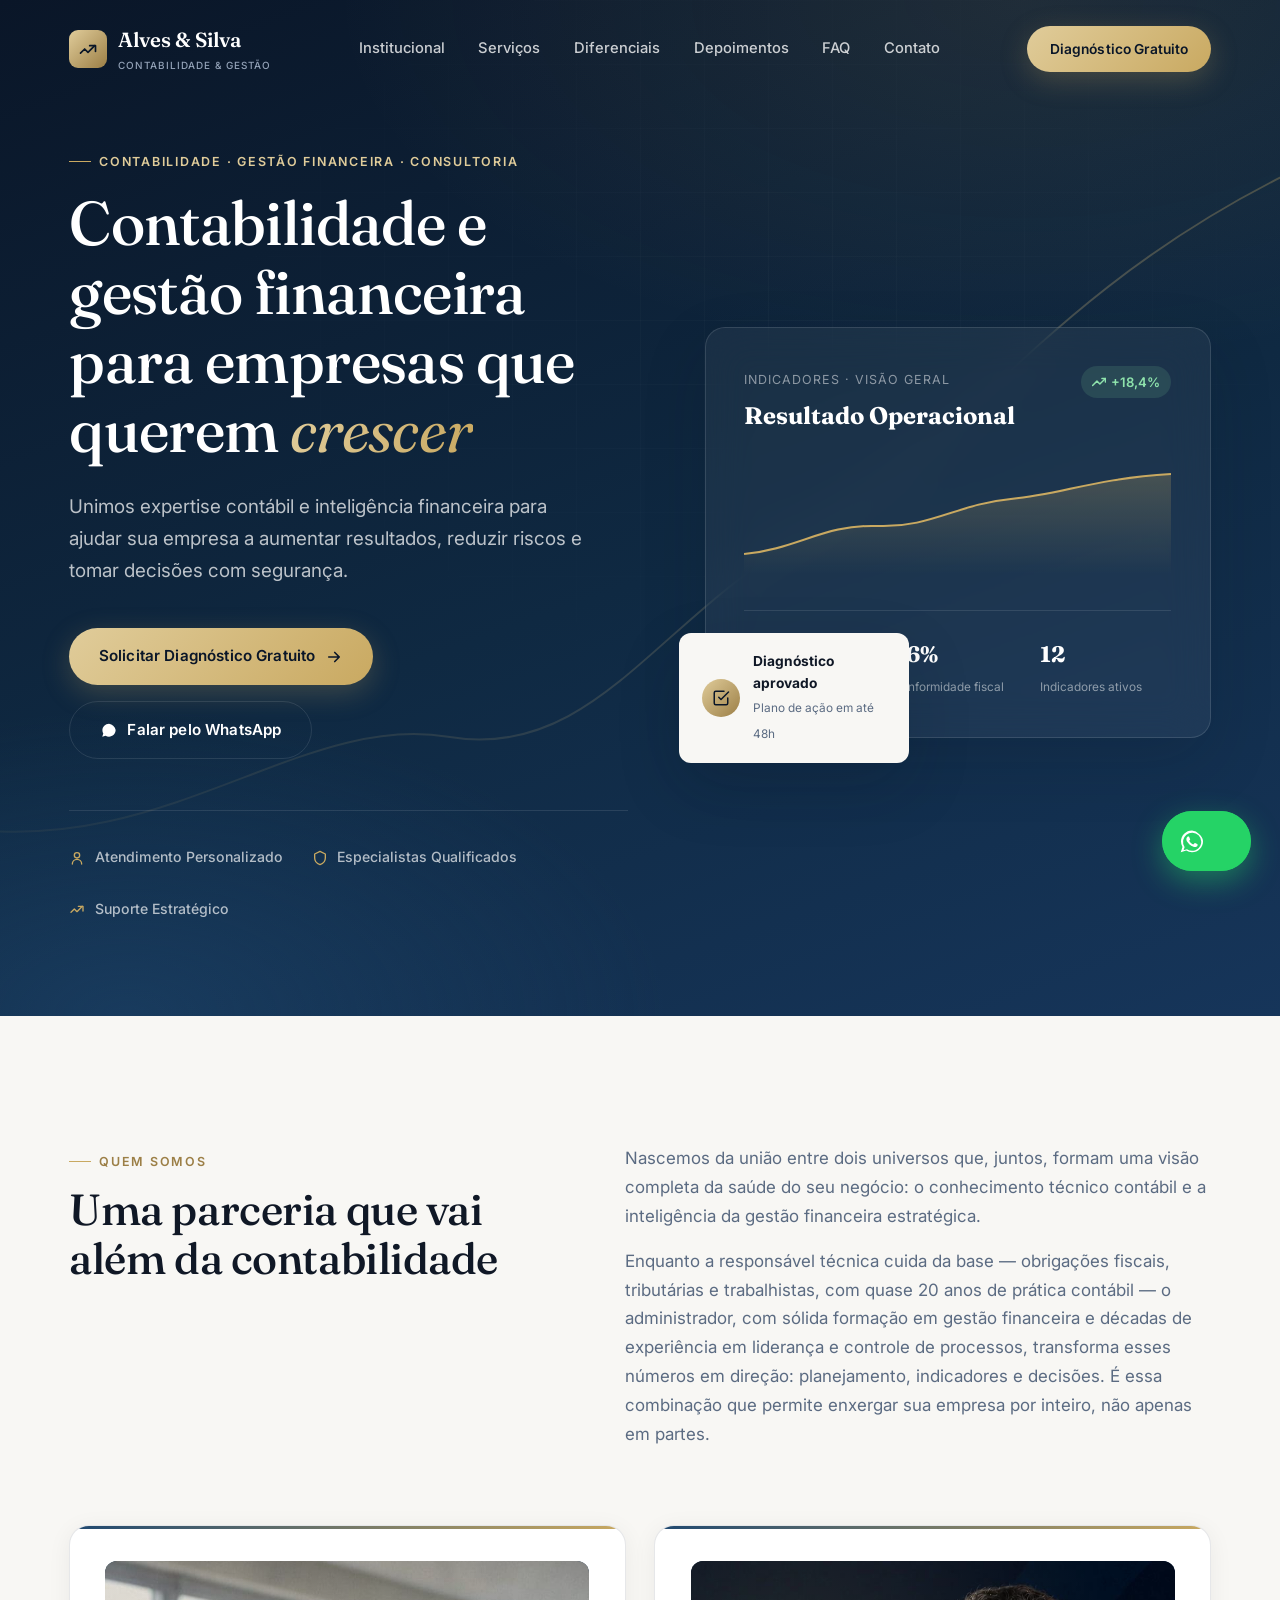
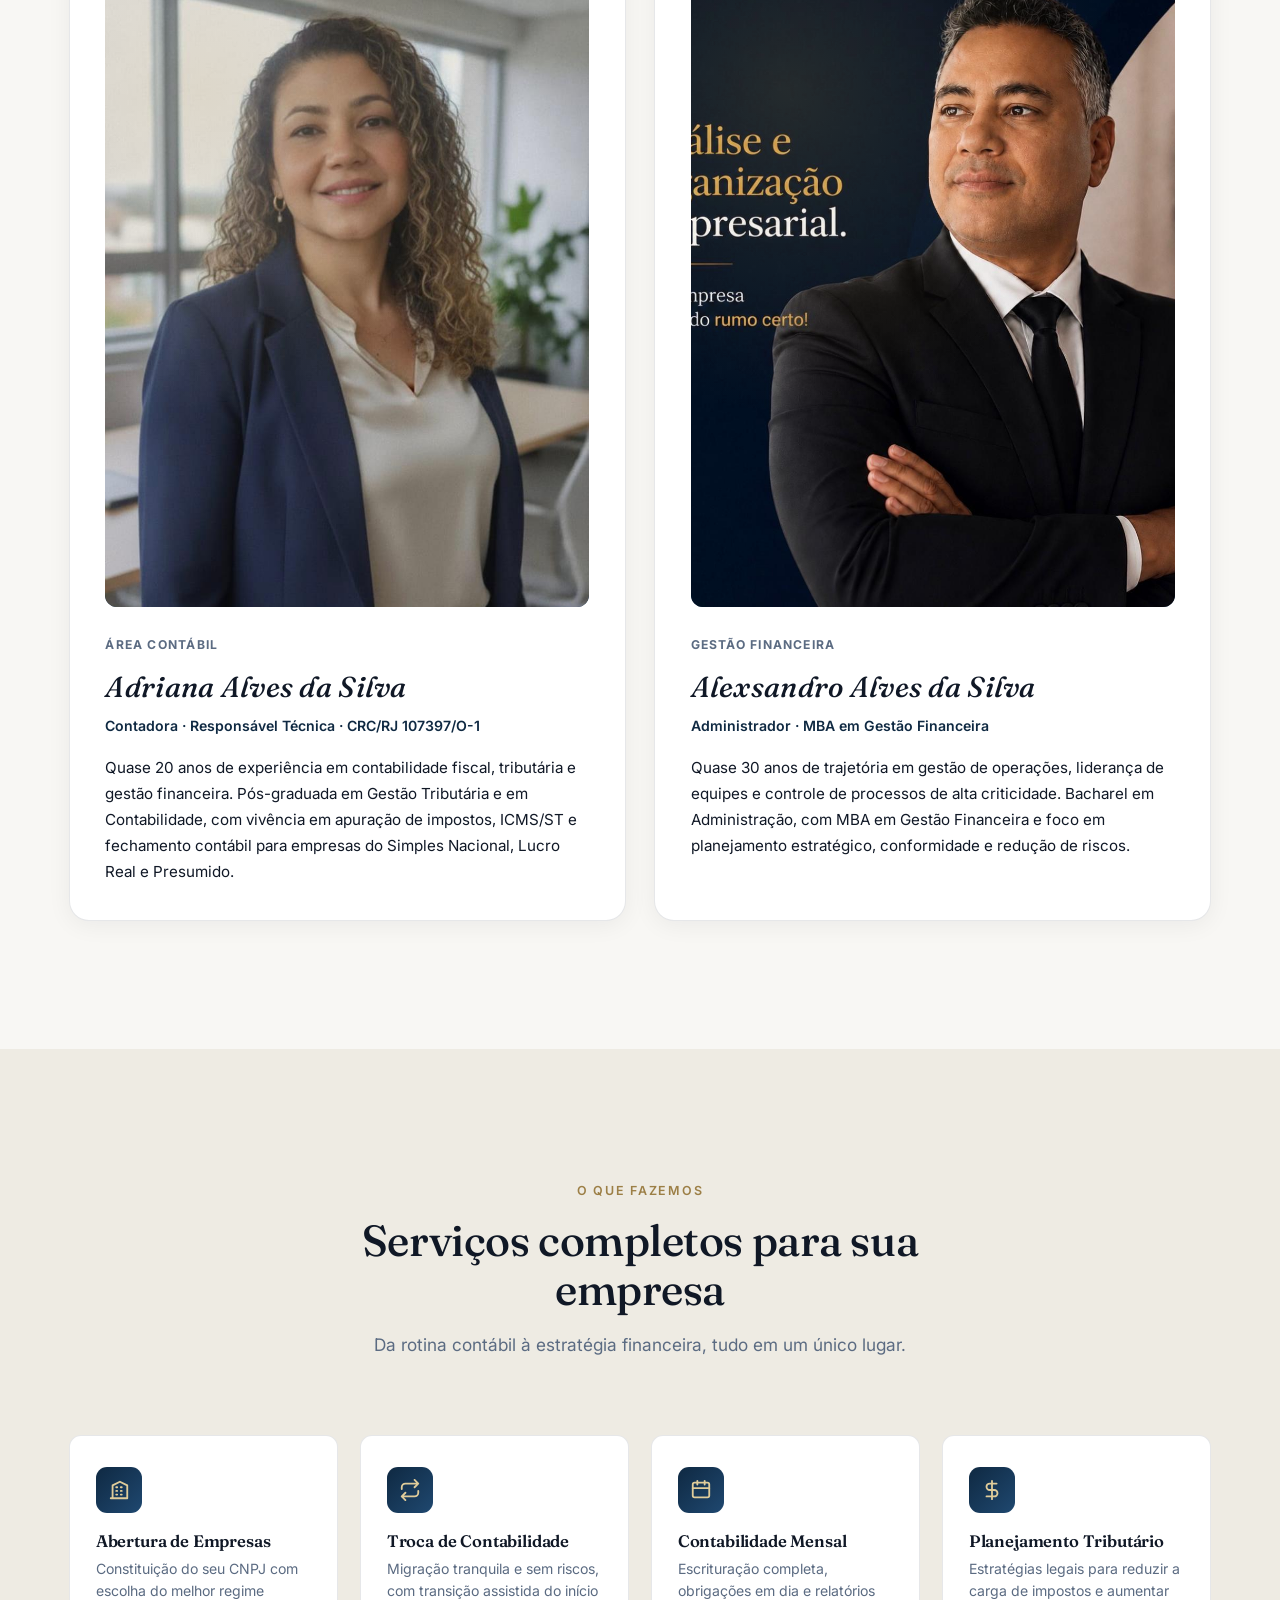
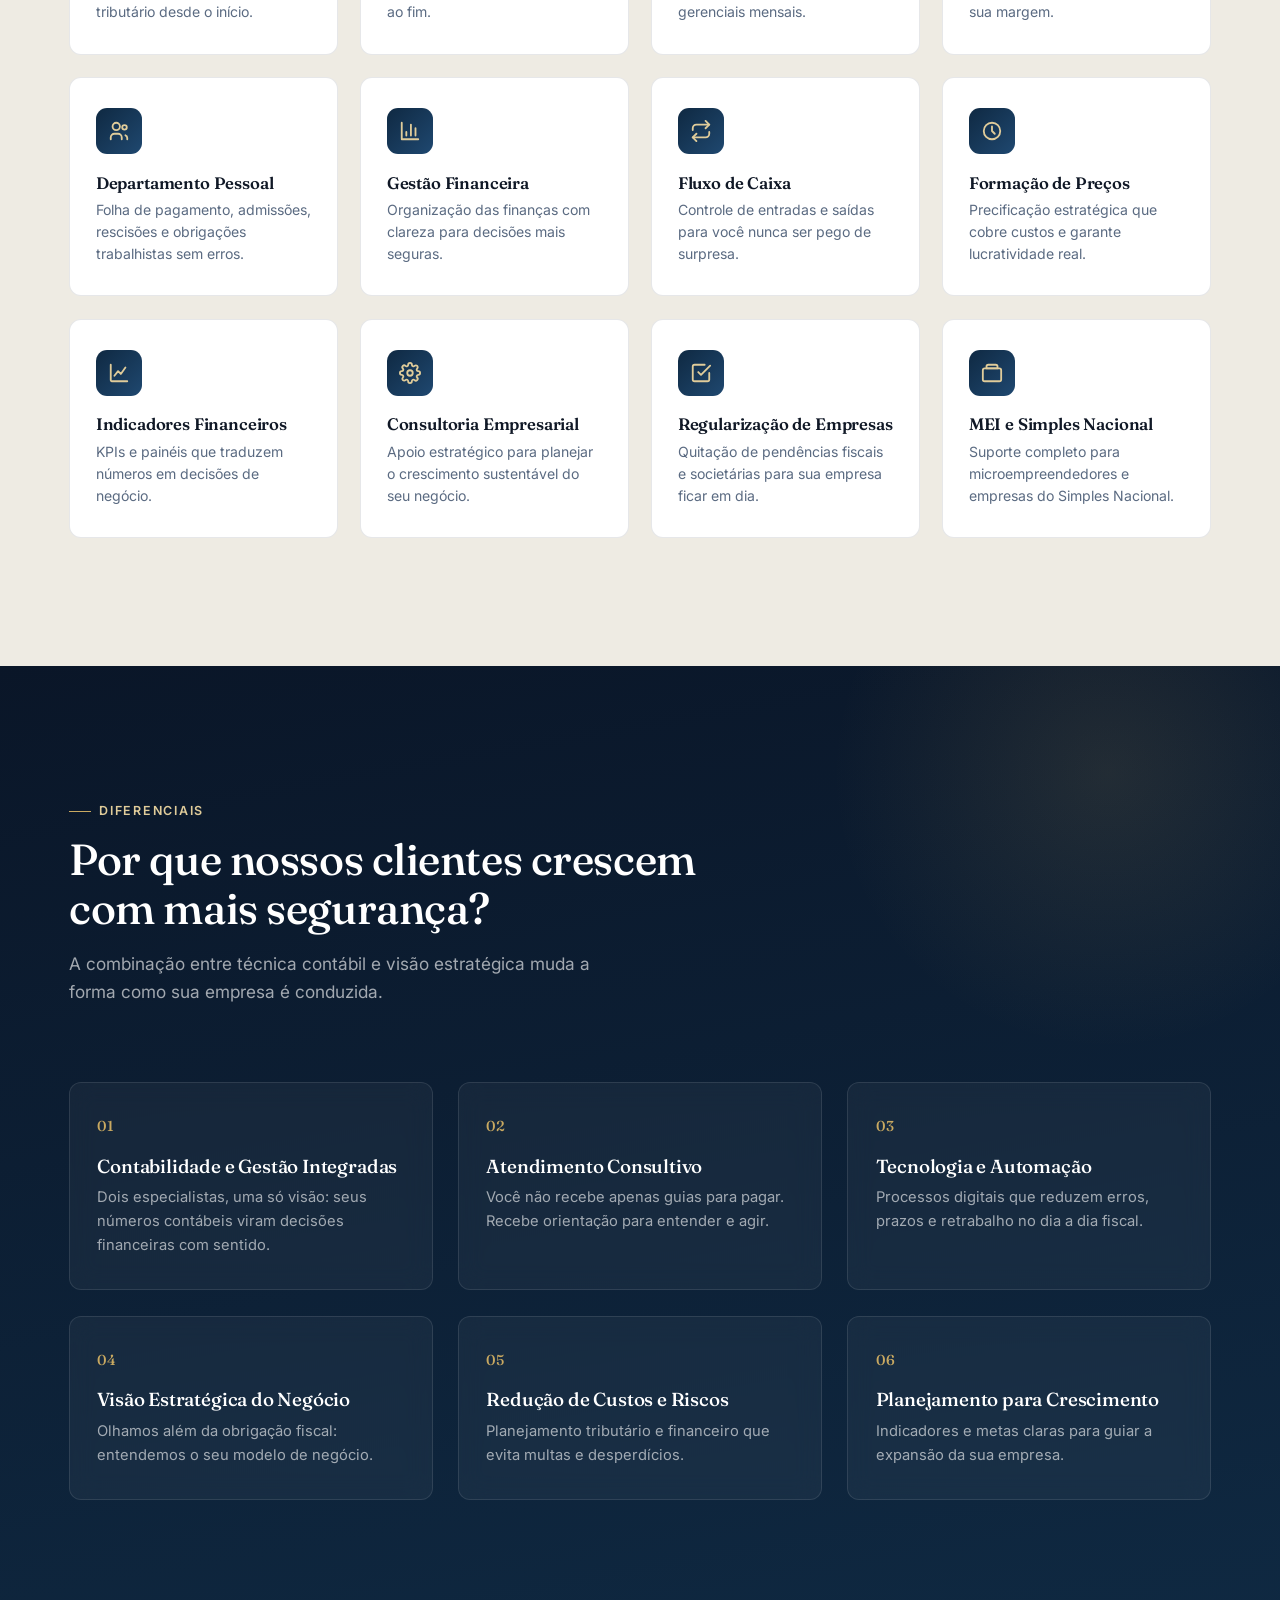
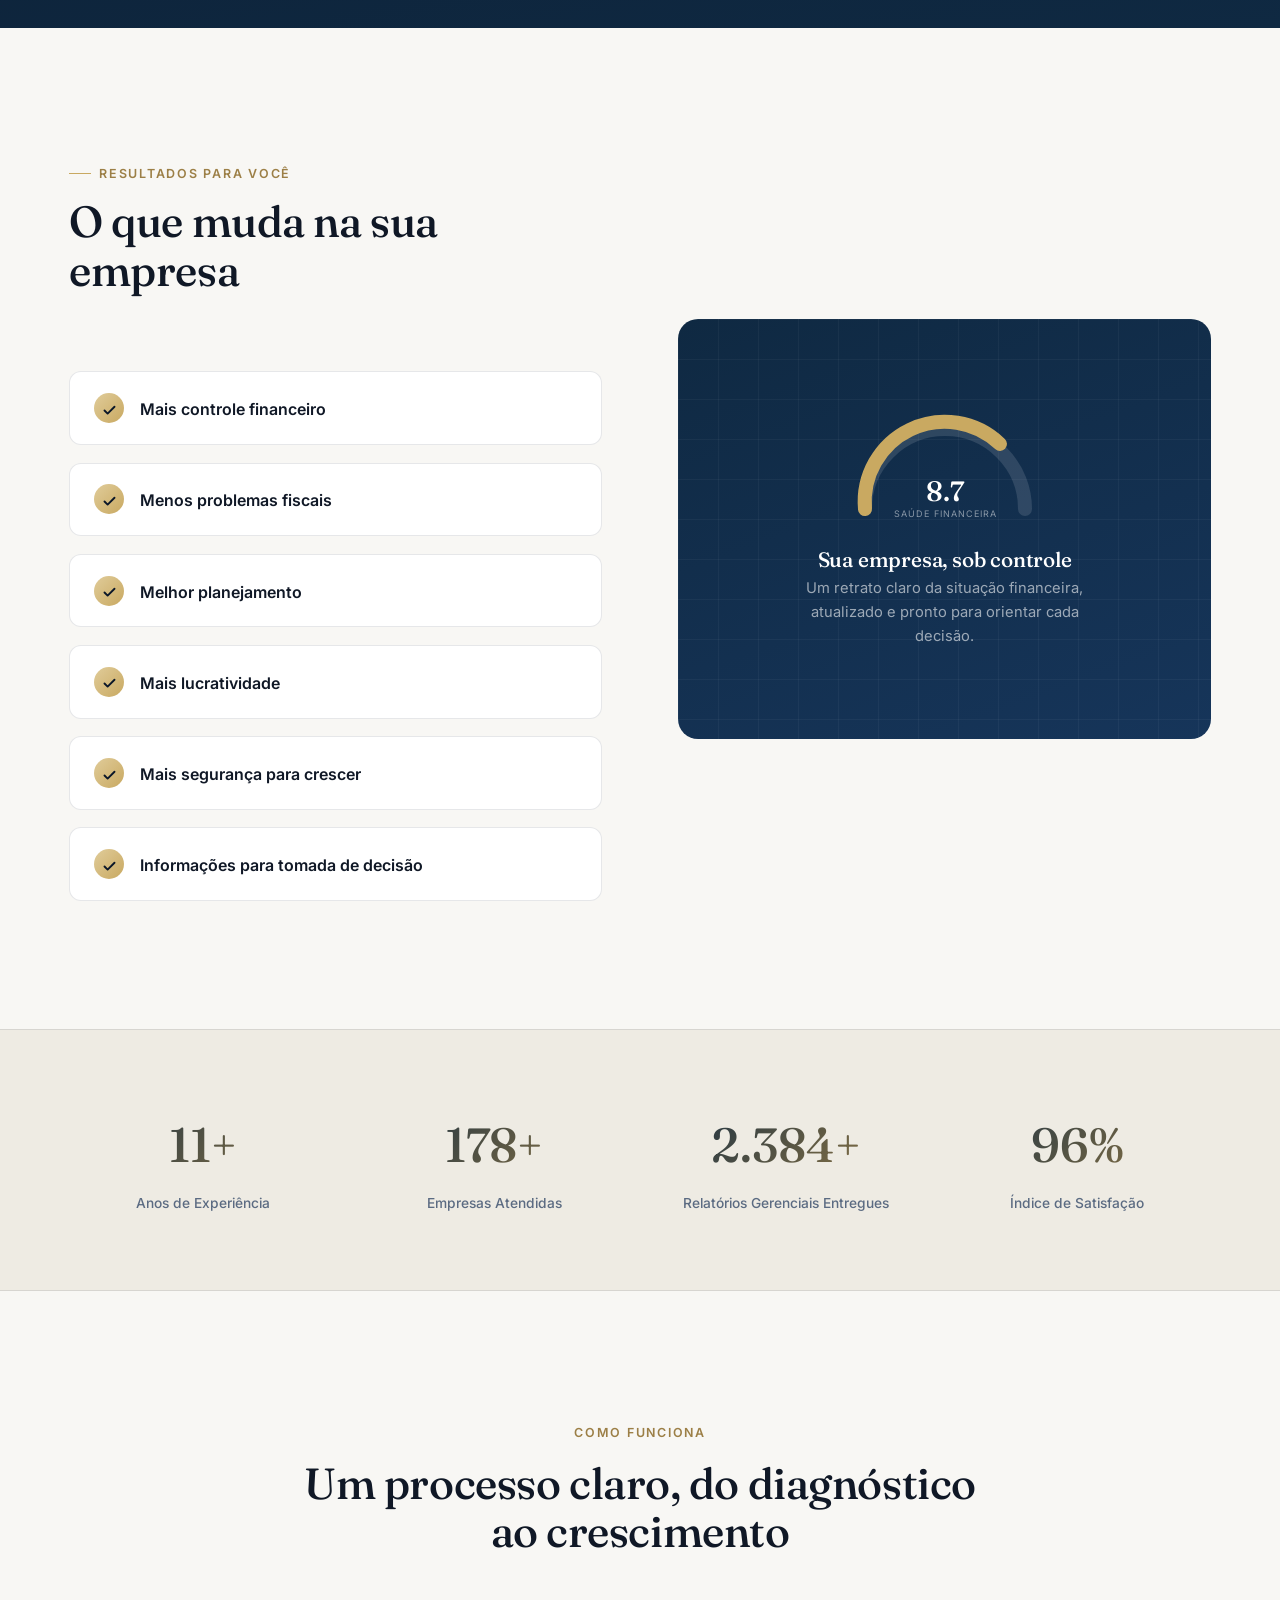
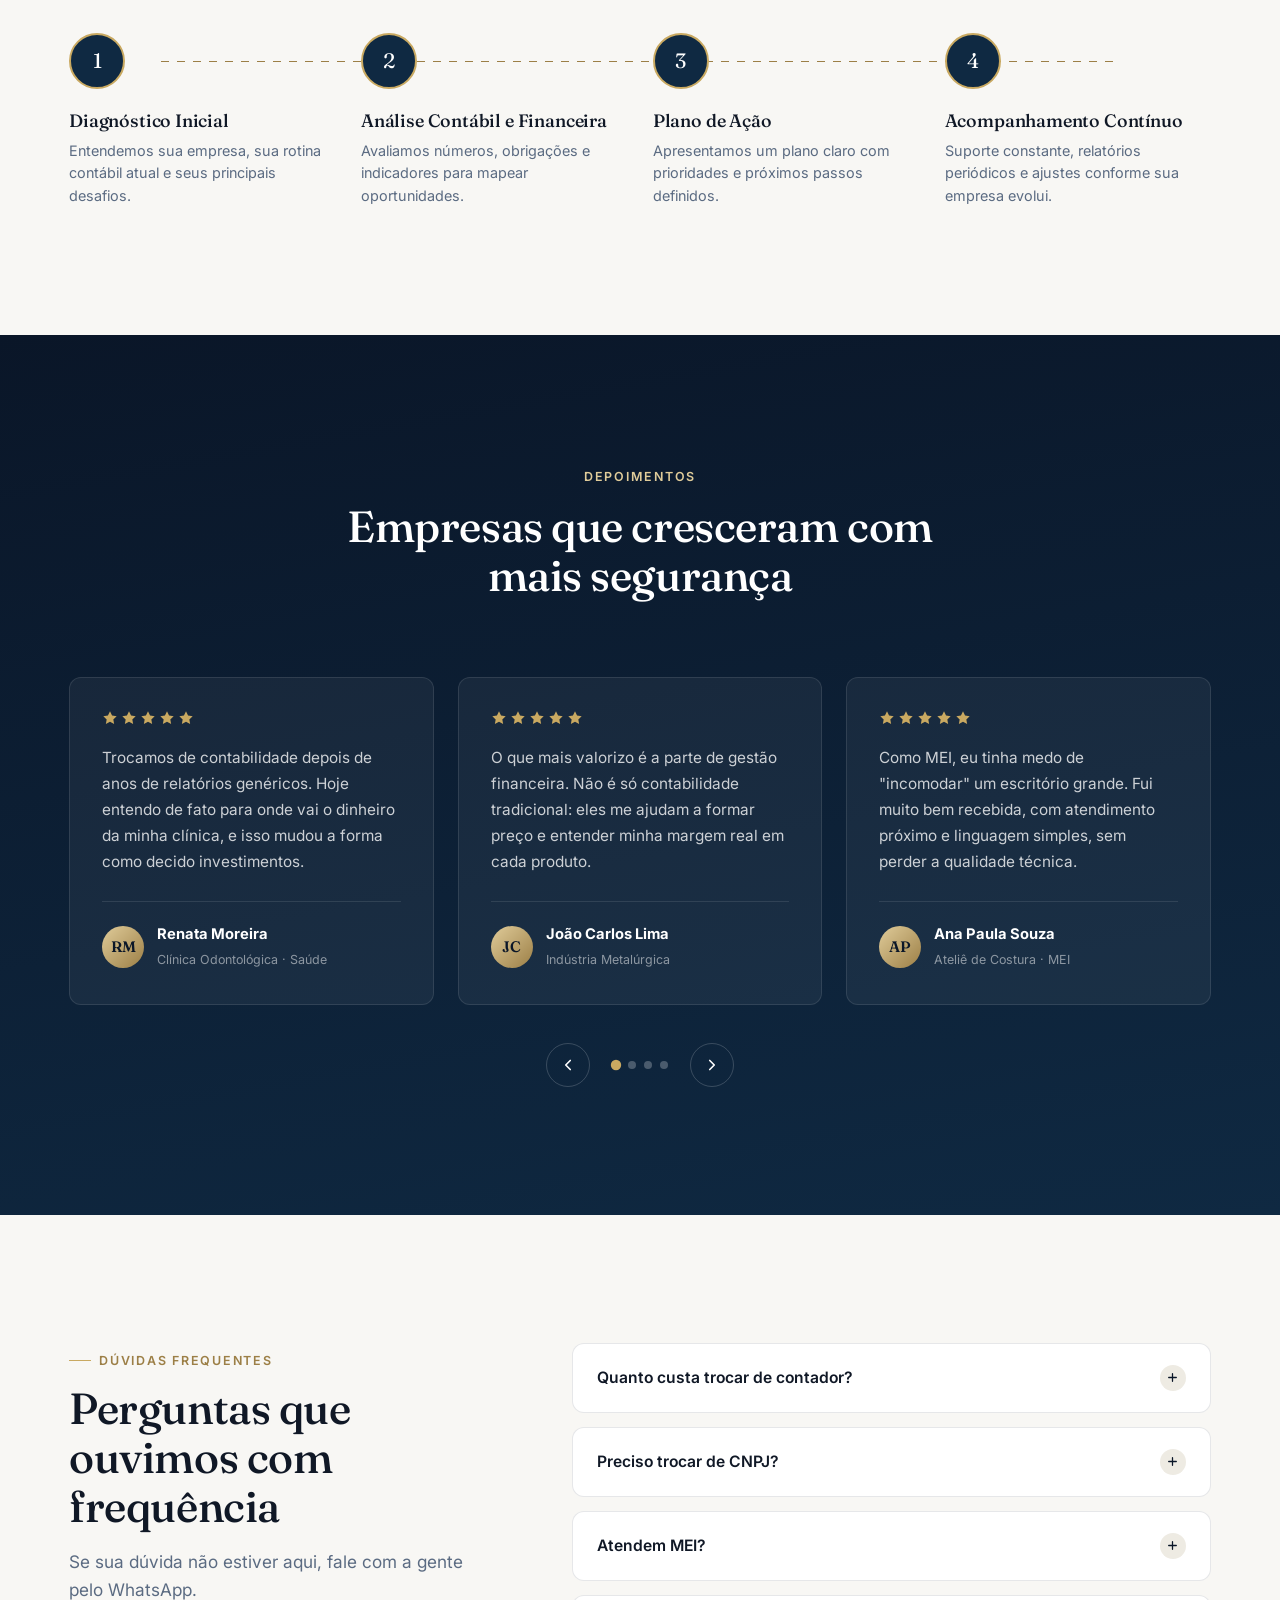
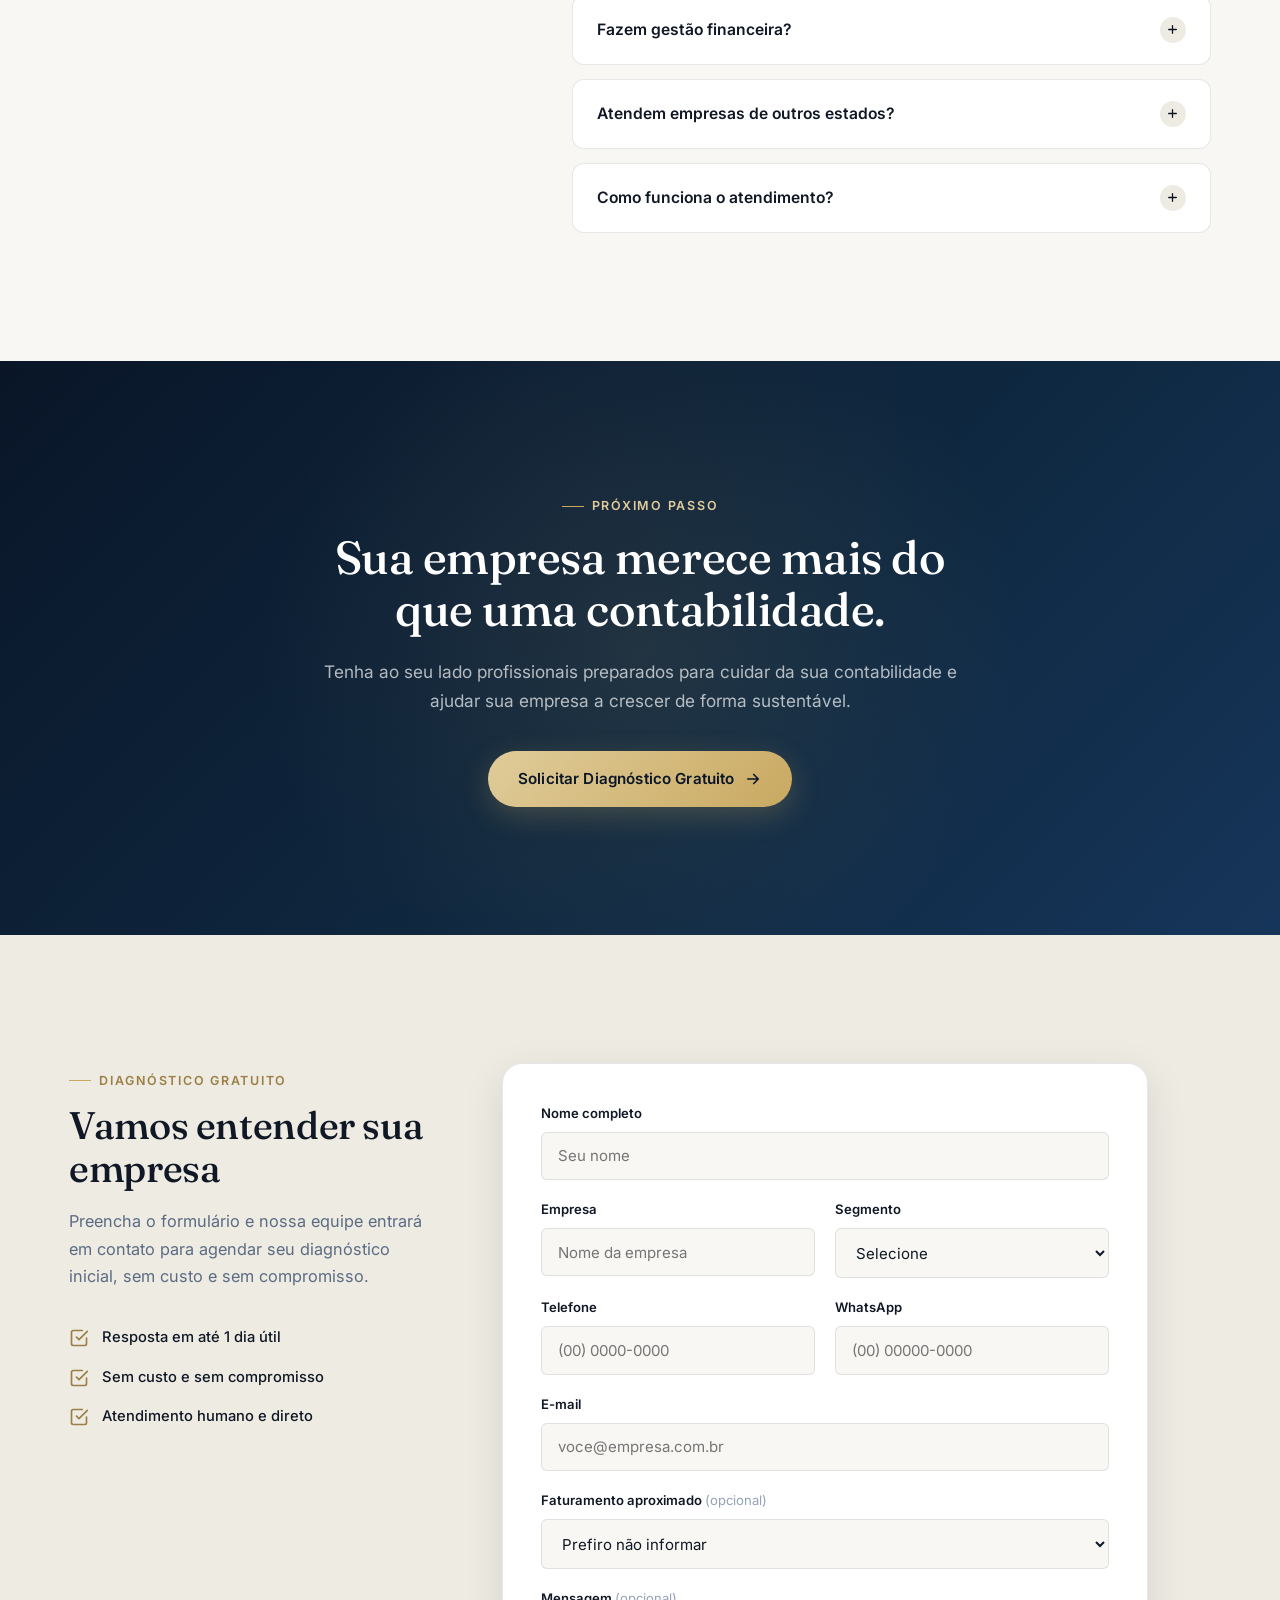
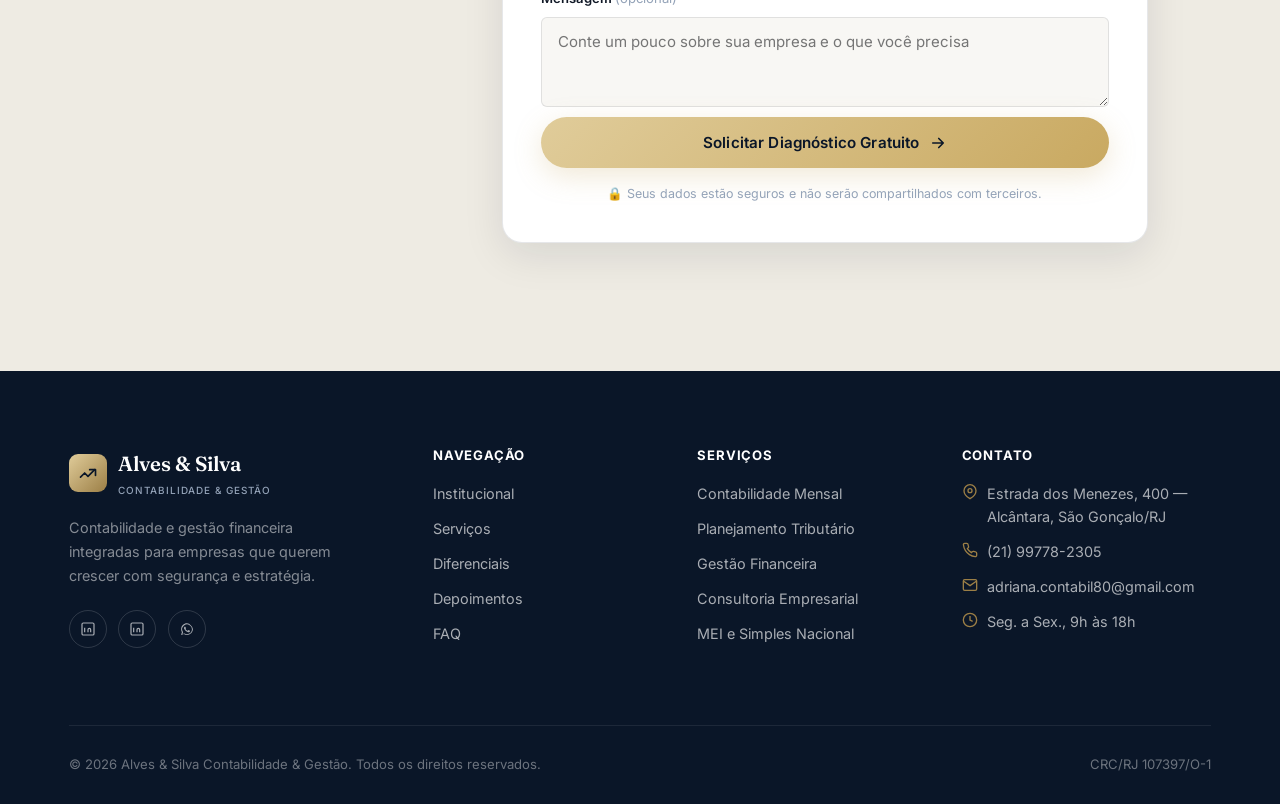
==== index.html.html @ c642e951 "Add files via upload" ====
<!DOCTYPE html>
<html lang="pt-BR">
<head>
<meta charset="UTF-8">
<meta name="viewport" content="width=device-width, initial-scale=1.0">
<title>Contabilidade e Gestão Financeira Empresarial | Diagnóstico Gratuito</title>
<meta name="description" content="Contabilidade e gestão financeira integradas para empresas que querem crescer. Planejamento tributário, indicadores financeiros e consultoria estratégica. Solicite um diagnóstico gratuito.">
<meta name="keywords" content="contabilidade empresarial, gestão financeira, planejamento tributário, consultoria empresarial, abertura de empresa, departamento pessoal">
<meta name="robots" content="index, follow">
<meta name="author" content="Alves &amp; Silva Contabilidade e Gestão">
<link rel="canonical" href="https://alvesesilvacontabilidade.com.br/">

<!-- Favicon -->
<link rel="icon" type="image/svg+xml" href="data:image/svg+xml,<svg xmlns='http://www.w3.org/2000/svg' viewBox='0 0 64 64'><rect width='64' height='64' rx='12' fill='%230F2942'/><polyline points='8,44 22,28 32,38 46,18 56,22' fill='none' stroke='%23C9A961' stroke-width='5' stroke-linecap='round' stroke-linejoin='round'/></svg>">
<link rel="icon" type="image/png" sizes="32x32" href="favicon-32.png">
<link rel="apple-touch-icon" sizes="180x180" href="apple-touch-icon.png">
<link rel="manifest" href="site.webmanifest">

<!-- Open Graph -->
<meta property="og:type" content="website">
<meta property="og:url" content="https://alvesesilvacontabilidade.com.br/">
<meta property="og:title" content="Contabilidade e Gestão Financeira para Empresas que Querem Crescer">
<meta property="og:description" content="Unimos expertise contábil e inteligência financeira para ajudar sua empresa a aumentar resultados, reduzir riscos e tomar decisões com segurança. Diagnóstico gratuito.">
<meta property="og:locale" content="pt_BR">
<meta property="og:image" content="https://alvesesilvacontabilidade.com.br/og-image.jpg">
<meta property="og:image:width" content="1200">
<meta property="og:image:height" content="630">
<meta property="og:image:alt" content="Alves &amp; Silva Contabilidade e Gestão – Diagnóstico Gratuito">
<meta property="og:site_name" content="Alves &amp; Silva Contabilidade e Gestão">

<!-- Twitter Card -->
<meta name="twitter:card" content="summary_large_image">
<meta name="twitter:title" content="Contabilidade e Gestão Financeira | Alves &amp; Silva">
<meta name="twitter:description" content="Contabilidade e gestão financeira integradas para empresas que querem crescer. Diagnóstico gratuito.">
<meta name="twitter:image" content="https://alvesesilvacontabilidade.com.br/og-image.jpg">
<meta name="twitter:image:alt" content="Alves &amp; Silva Contabilidade e Gestão – Diagnóstico Gratuito">

<!-- Schema.org -->
<script type="application/ld+json">
{
  "@context": "https://schema.org",
  "@type": "AccountingService",
  "name": "Alves & Silva Contabilidade e Gestão",
  "description": "Contabilidade, gestão financeira e consultoria estratégica para empresas. Diagnóstico gratuito.",
  "url": "https://alvesesilvacontabilidade.com.br/",
  "telephone": "+5521997782305",
  "email": "adriana.contabil80@gmail.com",
  "image": "https://alvesesilvacontabilidade.com.br/og-image.jpg",
  "address": {
    "@type": "PostalAddress",
    "streetAddress": "Estrada dos Menezes, 400 - Alcântara",
    "addressLocality": "São Gonçalo",
    "addressRegion": "RJ",
    "postalCode": "24710-390",
    "addressCountry": "BR"
  },
  "geo": {
    "@type": "GeoCoordinates",
    "latitude": -22.8269,
    "longitude": -43.0539
  },
  "openingHoursSpecification": {
    "@type": "OpeningHoursSpecification",
    "dayOfWeek": ["Monday","Tuesday","Wednesday","Thursday","Friday"],
    "opens": "09:00",
    "closes": "18:00"
  },
  "areaServed": "BR",
  "priceRange": "$$",
  "founder": [
    {
      "@type": "Person",
      "name": "Adriana Alves da Silva",
      "jobTitle": "Contadora – CRC/RJ 107397/O-1"
    },
    {
      "@type": "Person",
      "name": "Alexsandro Alves da Silva",
      "jobTitle": "Administrador – MBA em Gestão Financeira"
    }
  ],
  "sameAs": [
    "https://www.linkedin.com/in/adrianaalvesdasilva",
    "https://www.linkedin.com/in/alexsandro-alves-da-silva-178b6549/?skipRedirect=true"
  ]
}
</script>
<script type="application/ld+json">
{
  "@context": "https://schema.org",
  "@type": "FAQPage",
  "mainEntity": [
    {"@type":"Question","name":"Quanto custa trocar de contador?","acceptedAnswer":{"@type":"Answer","text":"A troca em si não tem custo. Cuidamos de toda a transição sem que sua empresa tenha qualquer interrupção. O valor da mensalidade depende do porte e da complexidade do seu negócio."}},
    {"@type":"Question","name":"Preciso trocar de CNPJ?","acceptedAnswer":{"@type":"Answer","text":"Não. A troca de contabilidade não exige alteração de CNPJ. O processo é feito de forma administrativa, mantendo o histórico e todas as informações da sua empresa intactas."}},
    {"@type":"Question","name":"Atendem MEI?","acceptedAnswer":{"@type":"Answer","text":"Sim. Atendemos microempreendedores individuais com o mesmo cuidado dedicado a empresas de maior porte, com orientação sobre limites de faturamento e obrigações do MEI."}},
    {"@type":"Question","name":"Fazem gestão financeira?","acceptedAnswer":{"@type":"Answer","text":"Sim. Além da contabilidade, oferecemos fluxo de caixa, indicadores, formação de preços e consultoria para apoiar suas decisões estratégicas."}},
    {"@type":"Question","name":"Atendem empresas de outros estados?","acceptedAnswer":{"@type":"Answer","text":"Sim. Todo o atendimento é estruturado de forma digital, o que permite atender empresas em qualquer estado do Brasil."}},
    {"@type":"Question","name":"Como funciona o atendimento?","acceptedAnswer":{"@type":"Answer","text":"Você tem um canal direto pelo WhatsApp, além de reuniões periódicas para acompanhar resultados."}}
  ]
}
</script>

<link rel="preconnect" href="https://fonts.googleapis.com">
<link rel="preconnect" href="https://fonts.gstatic.com" crossorigin>
<link rel="preload" as="style" href="https://fonts.googleapis.com/css2?family=Fraunces:ital,opsz,wght@0,9..144,300;0,9..144,400;0,9..144,500;0,9..144,600;0,9..144,700;1,9..144,400;1,9..144,500&family=Inter:wght@300;400;500;600;700;800&display=swap">
<link href="https://fonts.googleapis.com/css2?family=Fraunces:ital,opsz,wght@0,9..144,300;0,9..144,400;0,9..144,500;0,9..144,600;0,9..144,700;1,9..144,400;1,9..144,500&family=Inter:wght@300;400;500;600;700;800&display=swap" rel="stylesheet">

<style>
/* ============================================
   1. DESIGN TOKENS
   ============================================ */
:root{
  /* Cores - Azul corporativo profundo + dourado discreto */
  --navy-deep:#0A1628;
  --navy-base:#0F2942;
  --navy-mid:#16355A;
  --navy-soft:#1F4870;
  --gold:#C9A961;
  --gold-soft:#E0CC9A;
  --gold-dim:#9C7F46;
  --paper:#F8F7F4;
  --paper-dim:#EEEBE3;
  --ink:#101826;
  --slate:#5B6B82;
  --slate-light:#94A3B8;
  --line:rgba(255,255,255,0.10);
  --line-dark:rgba(10,22,40,0.10);
  --white:#FFFFFF;

  /* Tipografia */
  --font-display:'Fraunces', Georgia, serif;
  --font-body:'Inter', -apple-system, BlinkMacSystemFont, sans-serif;

  /* Espaçamento */
  --space-xs: clamp(0.5rem, 0.5vw, 0.75rem);
  --space-sm: clamp(1rem, 1.5vw, 1.5rem);
  --space-md: clamp(2rem, 3vw, 3rem);
  --space-lg: clamp(3.5rem, 6vw, 6rem);
  --space-xl: clamp(6rem, 10vw, 10rem);

  --container: 1180px;
  --radius-sm: 6px;
  --radius-md: 12px;
  --radius-lg: 20px;

  --ease: cubic-bezier(0.16, 1, 0.3, 1);
  --shadow-soft: 0 4px 24px rgba(10,22,40,0.06);
  --shadow-md: 0 12px 40px rgba(10,22,40,0.10);
  --shadow-lg: 0 24px 64px rgba(10,22,40,0.16);
  --shadow-gold: 0 8px 28px rgba(201,169,97,0.25);
}

*,*::before,*::after{ box-sizing:border-box; margin:0; padding:0; }

html{ scroll-behavior:smooth; }

@media (prefers-reduced-motion: reduce){
  html{ scroll-behavior:auto; }
  *,*::before,*::after{ animation-duration:0.01ms !important; animation-iteration-count:1 !important; transition-duration:0.01ms !important; scroll-behavior:auto !important; }
}

body{
  font-family:var(--font-body);
  background:var(--paper);
  color:var(--ink);
  line-height:1.6;
  -webkit-font-smoothing:antialiased;
  overflow-x:hidden;
  transition:background 0.4s var(--ease), color 0.4s var(--ease);
}

img{ max-width:100%; display:block; }
a{ color:inherit; text-decoration:none; }
button{ font-family:inherit; cursor:pointer; border:none; background:none; }
ul{ list-style:none; }
input,textarea,select{ font-family:inherit; }

.container{
  max-width:var(--container);
  margin:0 auto;
  padding:0 var(--space-sm);
}

:focus-visible{
  outline:2px solid var(--gold);
  outline-offset:3px;
  border-radius:4px;
}

/* Tipografia base */
h1,h2,h3,h4{
  font-family:var(--font-display);
  font-weight:500;
  line-height:1.12;
  letter-spacing:-0.01em;
  color:var(--ink);
}

.eyebrow{
  display:inline-flex;
  align-items:center;
  gap:0.5rem;
  font-family:var(--font-body);
  font-size:0.78rem;
  font-weight:600;
  letter-spacing:0.14em;
  text-transform:uppercase;
  color:var(--gold-dim);
}

.eyebrow::before{
  content:'';
  width:22px;
  height:1px;
  background:var(--gold);
}
.section-head.centered .eyebrow::before,
.eyebrow[style*="justify-content:center"]::before{
  display:none;
}

.section-head{
  max-width:680px;
  margin-bottom:var(--space-lg);
}
.section-head.centered{ margin-left:auto; margin-right:auto; text-align:center; }

.section-head h2{
  font-size:clamp(1.9rem, 3.4vw, 2.8rem);
  margin-top:0.85rem;
}

.section-head p{
  margin-top:1.1rem;
  font-size:1.08rem;
  color:var(--slate);
  max-width:560px;
}
.section-head.centered p{ margin-left:auto; margin-right:auto; }

/* Reveal on scroll — só fica oculto se JS confirmar suporte (classe .js-reveal-ready no html).
   Sem essa classe (JS bloqueado/lento/erro), o conteúdo já nasce visível: nunca fica "sumido". */
.reveal{
  opacity:1;
  transform:none;
  transition:opacity 0.8s var(--ease), transform 0.8s var(--ease);
}
.js-reveal-ready .reveal{
  opacity:0;
  transform:translateY(28px);
}
.js-reveal-ready .reveal.is-visible{ opacity:1; transform:translateY(0); }
.reveal-stagger > * { transition-delay:calc(var(--i, 0) * 90ms); }

/* Botões */
.btn{
  display:inline-flex;
  align-items:center;
  justify-content:center;
  gap:0.6rem;
  padding:1rem 1.85rem;
  border-radius:999px;
  font-size:0.95rem;
  font-weight:600;
  letter-spacing:0.01em;
  white-space:nowrap;
  transition:transform 0.35s var(--ease), box-shadow 0.35s var(--ease), background 0.3s var(--ease), border-color 0.3s var(--ease);
}
.btn svg{ width:18px; height:18px; flex-shrink:0; }

.btn-gold{
  background:linear-gradient(135deg, var(--gold-soft), var(--gold));
  color:var(--navy-deep);
  box-shadow:var(--shadow-gold);
}
.btn-gold:hover{ transform:translateY(-3px); box-shadow:0 14px 36px rgba(201,169,97,0.38); }

.btn-outline{
  background:transparent;
  border:1.5px solid var(--line);
  color:var(--white);
}
.btn-outline:hover{ background:rgba(255,255,255,0.08); border-color:var(--gold); transform:translateY(-3px); }

.btn-dark-outline{
  background:transparent;
  border:1.5px solid var(--line-dark);
  color:var(--ink);
}
.btn-dark-outline:hover{ border-color:var(--gold-dim); background:rgba(201,169,97,0.07); transform:translateY(-3px); }

/* ============================================
   2. HEADER
   ============================================ */
.site-header{
  position:fixed;
  top:0; left:0; right:0;
  z-index:200;
  padding:1.5rem 0;
  transition:padding 0.4s var(--ease), background 0.4s var(--ease), box-shadow 0.4s var(--ease), border-color 0.4s var(--ease);
  border-bottom:1px solid transparent;
}
.site-header.scrolled{
  padding:0.85rem 0;
  background:rgba(10,22,40,0.86);
  backdrop-filter:blur(16px) saturate(140%);
  -webkit-backdrop-filter:blur(16px) saturate(140%);
  border-bottom-color:var(--line);
  box-shadow:0 8px 30px rgba(0,0,0,0.18);
}
.header-inner{
  display:flex;
  align-items:center;
  justify-content:space-between;
  gap:1.5rem;
}
.brand{
  display:flex;
  align-items:center;
  gap:0.65rem;
  font-family:var(--font-display);
  font-size:1.28rem;
  font-weight:600;
  color:var(--white);
}
.brand-mark{
  width:38px; height:38px;
  border-radius:9px;
  background:linear-gradient(135deg, var(--gold-soft), var(--gold-dim));
  display:flex; align-items:center; justify-content:center;
  flex-shrink:0;
}
.brand-mark svg{ width:20px; height:20px; }
.brand small{
  display:block;
  font-family:var(--font-body);
  font-size:0.62rem;
  font-weight:500;
  letter-spacing:0.1em;
  text-transform:uppercase;
  color:var(--slate-light);
  margin-top:0.1rem;
}

.main-nav{ display:flex; align-items:center; gap:2.1rem; }
.main-nav a{
  font-size:0.92rem;
  font-weight:500;
  color:rgba(255,255,255,0.78);
  position:relative;
  padding:0.3rem 0;
  transition:color 0.25s;
}
.main-nav a::after{
  content:'';
  position:absolute; left:0; bottom:-2px;
  width:0; height:1.5px;
  background:var(--gold);
  transition:width 0.3s var(--ease);
}
.main-nav a:hover{ color:var(--white); }
.main-nav a:hover::after{ width:100%; }

.header-actions{ display:flex; align-items:center; gap:0.9rem; }


.nav-toggle{
  display:none;
  width:42px; height:42px;
  border-radius:9px;
  border:1px solid var(--line);
  align-items:center; justify-content:center;
  color:var(--white);
  flex-direction:column;
  gap:5px;
}
.nav-toggle span{ width:18px; height:1.5px; background:currentColor; transition:transform 0.3s, opacity 0.3s; }
.nav-toggle.open span:nth-child(1){ transform:translateY(6.5px) rotate(45deg); }
.nav-toggle.open span:nth-child(2){ opacity:0; }
.nav-toggle.open span:nth-child(3){ transform:translateY(-6.5px) rotate(-45deg); }

@media (max-width:920px){
  .main-nav{
    position:fixed;
    top:0; right:0;
    height:100vh;
    width:min(320px, 80vw);
    background:var(--navy-deep);
    flex-direction:column;
    align-items:flex-start;
    justify-content:center;
    gap:1.6rem;
    padding:2rem 2.4rem;
    transform:translateX(100%);
    transition:transform 0.45s var(--ease);
    box-shadow:-20px 0 60px rgba(0,0,0,0.3);
  }
  .main-nav.open{ transform:translateX(0); }
  .main-nav a{ font-size:1.1rem; }
  .nav-toggle{ display:flex; }
}

/* ============================================
   3. HERO
   ============================================ */
.hero{
  position:relative;
  min-height:100vh;
  display:flex;
  align-items:center;
  background:
    radial-gradient(ellipse 90% 60% at 80% 0%, rgba(201,169,97,0.10), transparent 60%),
    radial-gradient(ellipse 70% 50% at 10% 100%, rgba(31,72,112,0.5), transparent 60%),
    linear-gradient(160deg, var(--navy-deep) 0%, var(--navy-base) 55%, var(--navy-mid) 100%);
  padding:9rem 0 6rem;
  overflow:hidden;
  isolation:isolate;
}

.hero::before{
  content:'';
  position:absolute; inset:0;
  background-image:
    linear-gradient(rgba(255,255,255,0.025) 1px, transparent 1px),
    linear-gradient(90deg, rgba(255,255,255,0.025) 1px, transparent 1px);
  background-size:64px 64px;
  mask-image:radial-gradient(ellipse 70% 60% at 60% 30%, black, transparent 75%);
  z-index:-1;
}

/* Linha de crescimento — elemento de assinatura, atravessa o hero como um indicador financeiro */
.growth-line{
  position:absolute;
  top:0; left:0;
  width:100%; height:100%;
  z-index:-1;
  opacity:0.30;
}
.growth-line path{
  fill:none;
  stroke:url(#goldGrad);
  stroke-width:1.6;
  stroke-dasharray:1400;
  stroke-dashoffset:1400;
  animation:drawLine 2.6s var(--ease) 0.3s forwards;
}
.growth-line circle{
  opacity:0;
  animation:fadeInDot 0.6s ease 2.4s forwards;
}
@keyframes drawLine{ to{ stroke-dashoffset:0; } }
@keyframes fadeInDot{ to{ opacity:1; } }

.hero-grid{
  display:grid;
  grid-template-columns:1.05fr 0.95fr;
  gap:var(--space-lg);
  align-items:center;
}

.hero-copy h1{
  font-size:clamp(2.5rem, 5vw, 3.85rem);
  color:var(--white);
  margin-top:1.1rem;
  text-wrap:balance;
}
.hero-copy h1 em{
  font-style:italic;
  font-weight:400;
  background:linear-gradient(100deg, var(--gold-soft), var(--gold));
  -webkit-background-clip:text;
  background-clip:text;
  color:transparent;
}

.hero-copy .eyebrow{ color:var(--gold-soft); }

.hero-copy p.lead{
  margin-top:1.6rem;
  font-size:1.18rem;
  line-height:1.7;
  color:rgba(255,255,255,0.72);
  max-width:520px;
}

.hero-actions{
  display:flex;
  flex-wrap:wrap;
  gap:1rem;
  margin-top:2.6rem;
}

.trust-row{
  display:flex;
  flex-wrap:wrap;
  gap:1.8rem;
  margin-top:3.2rem;
  padding-top:2.2rem;
  border-top:1px solid var(--line);
}
.trust-item{
  display:flex;
  align-items:center;
  gap:0.6rem;
  font-size:0.88rem;
  font-weight:500;
  color:rgba(255,255,255,0.68);
}
.trust-item svg{ width:16px; height:16px; color:var(--gold); flex-shrink:0; }

/* Painel visual do hero */
.hero-visual{
  position:relative;
}
.hero-card{
  position:relative;
  background:rgba(255,255,255,0.05);
  border:1px solid rgba(255,255,255,0.12);
  backdrop-filter:blur(20px);
  -webkit-backdrop-filter:blur(20px);
  border-radius:var(--radius-lg);
  padding:2.4rem;
  box-shadow:var(--shadow-lg);
}
.hero-card-top{
  display:flex;
  justify-content:space-between;
  align-items:flex-start;
  margin-bottom:1.8rem;
}
.hero-card-top span{
  font-size:0.78rem;
  letter-spacing:0.08em;
  text-transform:uppercase;
  color:rgba(255,255,255,0.5);
}
.hero-card-top strong{
  display:block;
  font-family:var(--font-display);
  font-size:1.5rem;
  color:var(--white);
  margin-top:0.3rem;
}
.trend-pill{
  display:flex;
  align-items:center;
  gap:0.3rem;
  background:rgba(120,200,150,0.15);
  color:#8FE3AC;
  font-size:0.82rem;
  font-weight:600;
  padding:0.35rem 0.7rem;
  border-radius:999px;
}
.trend-pill svg{ width:14px; height:14px; }

.mini-chart{ width:100%; height:110px; }
.mini-chart path.area{ fill:url(#chartArea); opacity:0.5; }
.mini-chart path.line{ fill:none; stroke:var(--gold); stroke-width:2; }

.hero-card-stats{
  display:grid;
  grid-template-columns:1fr 1fr 1fr;
  gap:1rem;
  margin-top:1.8rem;
  padding-top:1.6rem;
  border-top:1px solid rgba(255,255,255,0.1);
}
.hero-card-stats div strong{
  display:block;
  font-family:var(--font-display);
  font-size:1.4rem;
  color:var(--white);
}
.hero-card-stats div span{
  font-size:0.74rem;
  color:rgba(255,255,255,0.5);
}

.hero-float-badge{
  position:absolute;
  bottom:-1.6rem;
  left:-1.6rem;
  background:var(--paper);
  border-radius:var(--radius-md);
  padding:1.1rem 1.4rem;
  box-shadow:var(--shadow-lg);
  display:flex;
  align-items:center;
  gap:0.8rem;
  max-width:230px;
}
.hero-float-badge .icon-circle{
  width:38px; height:38px;
  border-radius:50%;
  background:linear-gradient(135deg, var(--gold-soft), var(--gold-dim));
  display:flex; align-items:center; justify-content:center;
  flex-shrink:0;
}
.hero-float-badge .icon-circle svg{ width:18px; height:18px; color:var(--navy-deep); }
.hero-float-badge strong{ display:block; font-size:0.86rem; color:var(--ink); }
.hero-float-badge span{ font-size:0.74rem; color:var(--slate); }

@media (max-width:980px){
  .hero-grid{ grid-template-columns:1fr; }
  .hero-visual{ max-width:480px; margin:0 auto; }
  .hero-float-badge{ display:none; }
}
@media (max-width:560px){
  .hero{ padding:7.5rem 0 4rem; }
  .hero-actions{ flex-direction:column; align-items:stretch; }
  .hero-card{ padding:1.7rem; }
}

/* ============================================
   4. SEÇÃO INSTITUCIONAL
   ============================================ */
.about{
  padding:var(--space-xl) 0;
  background:var(--paper);
}
.about-intro{
  display:grid;
  grid-template-columns:0.9fr 1.1fr;
  gap:var(--space-lg);
  align-items:start;
  margin-bottom:var(--space-lg);
}
.about-intro .section-head{ margin-bottom:0; }
.about-intro p{
  font-size:1.06rem;
  color:var(--slate);
  line-height:1.7;
}
.about-intro p + p{ margin-top:1rem; }

.partners-grid{
  display:grid;
  grid-template-columns:1fr 1fr;
  gap:1.8rem;
}
.partner-card{
  background:var(--white);
  border:1px solid var(--line-dark);
  border-radius:var(--radius-lg);
  padding:2.2rem;
  position:relative;
  overflow:hidden;
  box-shadow:var(--shadow-soft);
  transition:transform 0.4s var(--ease), box-shadow 0.4s var(--ease);
}
.partner-card:hover{ transform:translateY(-6px); box-shadow:var(--shadow-md); }
.partner-card::before{
  content:'';
  position:absolute; top:0; left:0; right:0;
  height:3px;
  background:linear-gradient(90deg, var(--navy-soft), var(--gold));
}
.partner-photo{
  width:100%;
  aspect-ratio:3/4;
  border-radius:var(--radius-md);
  overflow:hidden;
  margin-bottom:1.5rem;
  background:linear-gradient(135deg, var(--navy-base), var(--navy-mid));
  display:flex;
  align-items:center;
  justify-content:center;
  position:relative;
}
.partner-photo svg{ width:64px; height:64px; color:rgba(255,255,255,0.25); }
.partner-photo .pattern{
  position:absolute; inset:0;
  background-image:radial-gradient(circle at 20% 20%, rgba(201,169,97,0.18), transparent 50%);
  pointer-events:none;
  z-index:1;
}
.partner-photo img{
  width:100%;
  height:100%;
  object-fit:cover;
  object-position:center 18%;
  display:block;
}
.partner-role{
  font-size:0.76rem;
  font-weight:700;
  letter-spacing:0.1em;
  text-transform:uppercase;
  color:var(--slate);
}
.partner-signature{
  font-family:var(--font-display);
  font-style:italic;
  font-weight:500;
  font-size:1.8rem;
  letter-spacing:0.01em;
  color:var(--ink);
  margin-top:0.5rem;
}
.partner-card .partner-title{
  font-size:0.88rem;
  color:var(--navy-base);
  font-weight:600;
  margin-top:0.3rem;
}
.partner-bio{
  font-size:0.95rem;
  color:var(--ink);
  line-height:1.7;
  margin-top:1.1rem;
}

@media (max-width:920px){
  .about-intro{ grid-template-columns:1fr; }
  .partners-grid{ grid-template-columns:1fr; max-width:440px; margin:0 auto; }
  .partner-photo{ aspect-ratio:4/3; }
}

/* ============================================
   5. SERVIÇOS
   ============================================ */
.services{
  padding:var(--space-xl) 0;
  background:var(--paper-dim);
  position:relative;
}
.services-grid{
  display:grid;
  grid-template-columns:repeat(4, 1fr);
  gap:1.4rem;
}
.service-card{
  background:var(--white);
  border:1px solid var(--line-dark);
  border-radius:var(--radius-md);
  padding:1.9rem 1.6rem;
  transition:transform 0.4s var(--ease), box-shadow 0.4s var(--ease), border-color 0.4s var(--ease);
}
.service-card:hover{
  transform:translateY(-5px);
  box-shadow:var(--shadow-md);
  border-color:rgba(201,169,97,0.4);
}
.service-icon{
  width:46px; height:46px;
  border-radius:11px;
  background:linear-gradient(135deg, var(--navy-base), var(--navy-soft));
  display:flex; align-items:center; justify-content:center;
  margin-bottom:1.2rem;
}
.service-icon svg{ width:22px; height:22px; color:var(--gold-soft); }
.service-card h3{
  font-size:1.04rem;
  font-weight:600;
  font-family:var(--font-display);
  margin-bottom:0.45rem;
}
.service-card p{
  font-size:0.88rem;
  color:var(--slate);
  line-height:1.55;
}

@media (max-width:980px){ .services-grid{ grid-template-columns:repeat(2, 1fr); } }
@media (max-width:560px){ .services-grid{ grid-template-columns:1fr; } }

/* ============================================
   6. DIFERENCIAL COMPETITIVO
   ============================================ */
.edge{
  padding:var(--space-xl) 0;
  background:linear-gradient(170deg, var(--navy-deep), var(--navy-base));
  position:relative;
  overflow:hidden;
}
.edge::before{
  content:'';
  position:absolute; top:-20%; right:-10%;
  width:600px; height:600px;
  background:radial-gradient(circle, rgba(201,169,97,0.12), transparent 65%);
  z-index:0;
}
.edge .section-head h2{ color:var(--white); }
.edge .section-head p{ color:rgba(255,255,255,0.62); }
.edge .eyebrow{ color:var(--gold-soft); }

.edge-grid{
  display:grid;
  grid-template-columns:repeat(3, 1fr);
  gap:1.6rem;
  position:relative;
  z-index:1;
}
.edge-card{
  background:rgba(255,255,255,0.045);
  border:1px solid rgba(255,255,255,0.1);
  backdrop-filter:blur(12px);
  border-radius:var(--radius-md);
  padding:2rem 1.7rem;
  transition:transform 0.4s var(--ease), background 0.4s var(--ease), border-color 0.4s var(--ease);
}
.edge-card:hover{
  transform:translateY(-5px);
  background:rgba(255,255,255,0.08);
  border-color:rgba(201,169,97,0.4);
}
.edge-num{
  font-family:var(--font-display);
  font-size:0.9rem;
  color:var(--gold);
  font-weight:500;
  margin-bottom:1.1rem;
  display:block;
}
.edge-card h3{
  color:var(--white);
  font-size:1.18rem;
  margin-bottom:0.6rem;
}
.edge-card p{
  color:rgba(255,255,255,0.6);
  font-size:0.92rem;
  line-height:1.6;
}

@media (max-width:920px){ .edge-grid{ grid-template-columns:1fr 1fr; } }
@media (max-width:600px){ .edge-grid{ grid-template-columns:1fr; } }

/* ============================================
   7. BENEFÍCIOS
   ============================================ */
.benefits{
  padding:var(--space-xl) 0;
  background:var(--paper);
}
.benefits-layout{
  display:grid;
  grid-template-columns:1fr 1fr;
  gap:var(--space-lg);
  align-items:center;
}
.benefits-list{ display:flex; flex-direction:column; gap:1.1rem; }
.benefit-item{
  display:flex;
  align-items:flex-start;
  gap:1rem;
  padding:1.3rem 1.5rem;
  background:var(--white);
  border:1px solid var(--line-dark);
  border-radius:var(--radius-md);
  transition:transform 0.35s var(--ease), box-shadow 0.35s var(--ease);
}
.benefit-item:hover{ transform:translateX(6px); box-shadow:var(--shadow-soft); }
.benefit-check{
  width:30px; height:30px;
  border-radius:50%;
  background:linear-gradient(135deg, var(--gold-soft), var(--gold));
  display:flex; align-items:center; justify-content:center;
  flex-shrink:0;
}
.benefit-check svg{ width:15px; height:15px; color:var(--navy-deep); }
.benefit-item span{ font-weight:600; font-size:1rem; padding-top:0.25rem; }

.benefits-visual{
  background:linear-gradient(160deg, var(--navy-base), var(--navy-mid));
  border-radius:var(--radius-lg);
  padding:2.6rem;
  position:relative;
  overflow:hidden;
  min-height:420px;
  display:flex;
  flex-direction:column;
  justify-content:center;
}
.benefits-visual .pattern-grid{
  position:absolute; inset:0;
  background-image:linear-gradient(rgba(255,255,255,0.04) 1px, transparent 1px), linear-gradient(90deg, rgba(255,255,255,0.04) 1px, transparent 1px);
  background-size:40px 40px;
}
.benefits-visual-content{ position:relative; z-index:1; }
.gauge-wrap{ display:flex; justify-content:center; margin-bottom:1.8rem; }
.benefits-visual-content h4{
  text-align:center;
  color:var(--white);
  font-size:1.3rem;
  margin-bottom:0.4rem;
}
.benefits-visual-content p{
  text-align:center;
  color:rgba(255,255,255,0.58);
  font-size:0.92rem;
  max-width:320px;
  margin:0 auto;
}

@media (max-width:920px){
  .benefits-layout{ grid-template-columns:1fr; }
  .benefits-visual{ order:-1; min-height:320px; }
}

/* ============================================
   8. NÚMEROS DE CREDIBILIDADE
   ============================================ */
.stats{
  padding:var(--space-lg) 0;
  background:var(--paper-dim);
  border-top:1px solid var(--line-dark);
  border-bottom:1px solid var(--line-dark);
}
.stats-grid{
  display:grid;
  grid-template-columns:repeat(4, 1fr);
  gap:1.5rem;
  text-align:center;
}
.stat-item strong{
  display:block;
  font-family:var(--font-display);
  font-size:clamp(2.1rem, 4vw, 3rem);
  font-weight:500;
  background:linear-gradient(135deg, var(--navy-base), var(--gold-dim));
  -webkit-background-clip:text;
  background-clip:text;
  color:transparent;
}
.stat-item span{
  display:block;
  margin-top:0.5rem;
  font-size:0.86rem;
  font-weight:500;
  color:var(--slate);
}
@media (max-width:700px){ .stats-grid{ grid-template-columns:1fr 1fr; gap:2rem 1rem; } }

/* ============================================
   9. PROCESSO DE ATENDIMENTO
   ============================================ */
.process{
  padding:var(--space-xl) 0;
  background:var(--paper);
}
.process-track{
  position:relative;
  display:grid;
  grid-template-columns:repeat(4, 1fr);
  gap:1.6rem;
}
.process-track::before{
  content:'';
  position:absolute;
  top:28px; left:8%; right:8%;
  height:1px;
  background:repeating-linear-gradient(90deg, var(--gold-dim) 0 8px, transparent 8px 16px);
  z-index:0;
}
.process-step{ position:relative; z-index:1; }
.process-num{
  width:56px; height:56px;
  border-radius:50%;
  background:var(--navy-base);
  border:2px solid var(--gold);
  color:var(--white);
  font-family:var(--font-display);
  font-size:1.3rem;
  display:flex; align-items:center; justify-content:center;
  margin-bottom:1.4rem;
}
.process-step h3{
  font-size:1.12rem;
  margin-bottom:0.55rem;
}
.process-step p{
  font-size:0.9rem;
  color:var(--slate);
  line-height:1.55;
}
@media (max-width:920px){
  .process-track{ grid-template-columns:1fr 1fr; gap:2.4rem 1.6rem; }
  .process-track::before{ display:none; }
}
@media (max-width:560px){ .process-track{ grid-template-columns:1fr; } }

/* ============================================
   10. DEPOIMENTOS (CARROSSEL)
   ============================================ */
.testimonials{
  padding:var(--space-xl) 0;
  background:linear-gradient(170deg, var(--navy-deep), var(--navy-base));
  overflow:hidden;
}
.testimonials .section-head h2{ color:var(--white); }
.testimonials .section-head p{ color:rgba(255,255,255,0.6); }
.testimonials .eyebrow{ color:var(--gold-soft); }

.carousel{ position:relative; }
.carousel-track-wrap{ overflow:hidden; }
.carousel-track{
  display:flex;
  gap:1.5rem;
  transition:transform 0.55s var(--ease);
}
.t-card{
  flex:0 0 calc(33.333% - 1rem);
  background:rgba(255,255,255,0.05);
  border:1px solid rgba(255,255,255,0.1);
  border-radius:var(--radius-md);
  padding:2rem;
  display:flex;
  flex-direction:column;
}
.t-stars{ display:flex; gap:3px; margin-bottom:1.2rem; }
.t-stars svg{ width:16px; height:16px; color:var(--gold); }
.t-card p{
  color:rgba(255,255,255,0.78);
  font-size:0.96rem;
  line-height:1.7;
  flex-grow:1;
}
.t-author{
  display:flex;
  align-items:center;
  gap:0.8rem;
  margin-top:1.6rem;
  padding-top:1.3rem;
  border-top:1px solid rgba(255,255,255,0.1);
}
.t-avatar{
  width:42px; height:42px;
  border-radius:50%;
  background:linear-gradient(135deg, var(--gold-soft), var(--gold-dim));
  display:flex; align-items:center; justify-content:center;
  font-family:var(--font-display);
  font-size:0.95rem;
  font-weight:600;
  color:var(--navy-deep);
  flex-shrink:0;
}
.t-author strong{ display:block; font-size:0.92rem; color:var(--white); }
.t-author span{ font-size:0.78rem; color:rgba(255,255,255,0.5); }

.carousel-controls{
  display:flex;
  align-items:center;
  justify-content:center;
  gap:1.4rem;
  margin-top:2.4rem;
}
.carousel-arrow{
  width:44px; height:44px;
  border-radius:50%;
  border:1px solid rgba(255,255,255,0.18);
  color:var(--white);
  display:flex; align-items:center; justify-content:center;
  transition:background 0.3s, border-color 0.3s, transform 0.3s;
}
.carousel-arrow:hover{ background:rgba(255,255,255,0.08); border-color:var(--gold); }
.carousel-arrow svg{ width:18px; height:18px; }
.carousel-dots{ display:flex; gap:0.5rem; }
.carousel-dot{
  width:8px; height:8px;
  border-radius:50%;
  background:rgba(255,255,255,0.25);
  transition:background 0.3s, transform 0.3s;
}
.carousel-dot.active{ background:var(--gold); transform:scale(1.3); }

@media (max-width:980px){ .t-card{ flex:0 0 calc(50% - 0.75rem); } }
@media (max-width:680px){ .t-card{ flex:0 0 100%; } }

/* ============================================
   11. FAQ
   ============================================ */
.faq{
  padding:var(--space-xl) 0;
  background:var(--paper);
}
.faq-layout{
  display:grid;
  grid-template-columns:0.8fr 1.2fr;
  gap:var(--space-lg);
}
.faq-list{ display:flex; flex-direction:column; gap:0.9rem; }
.faq-item{
  background:var(--white);
  border:1px solid var(--line-dark);
  border-radius:var(--radius-md);
  overflow:hidden;
  transition:border-color 0.3s;
}
.faq-item.open{ border-color:rgba(201,169,97,0.5); }
.faq-question{
  display:flex;
  align-items:center;
  justify-content:space-between;
  gap:1rem;
  width:100%;
  padding:1.3rem 1.5rem;
  text-align:left;
  font-weight:600;
  font-size:0.98rem;
  color:var(--ink);
}
.faq-icon{
  width:26px; height:26px;
  border-radius:50%;
  background:var(--paper-dim);
  display:flex; align-items:center; justify-content:center;
  flex-shrink:0;
  transition:background 0.3s, transform 0.4s var(--ease);
}
.faq-item.open .faq-icon{ background:var(--gold); transform:rotate(135deg); }
.faq-icon svg{ width:13px; height:13px; color:var(--navy-deep); }
.faq-item.open .faq-icon svg{ color:var(--navy-deep); }
.faq-answer{
  max-height:0;
  overflow:hidden;
  transition:max-height 0.4s var(--ease);
}
.faq-answer-inner{
  padding:0 1.5rem 1.4rem;
  font-size:0.92rem;
  color:var(--slate);
  line-height:1.7;
}

@media (max-width:920px){ .faq-layout{ grid-template-columns:1fr; } }

/* ============================================
   12. CTA FINAL
   ============================================ */
.final-cta{
  padding:var(--space-xl) 0;
  background:linear-gradient(135deg, var(--navy-deep), var(--navy-base) 60%, var(--navy-mid));
  position:relative;
  overflow:hidden;
  text-align:center;
}
.final-cta::before{
  content:'';
  position:absolute; top:50%; left:50%;
  width:900px; height:900px;
  background:radial-gradient(circle, rgba(201,169,97,0.1), transparent 60%);
  transform:translate(-50%,-50%);
}
.final-cta-inner{ position:relative; z-index:1; max-width:680px; margin:0 auto; }
.final-cta h2{
  color:var(--white);
  font-size:clamp(2rem, 4vw, 2.9rem);
  margin-top:1rem;
}
.final-cta p{
  color:rgba(255,255,255,0.68);
  font-size:1.08rem;
  margin-top:1.3rem;
  line-height:1.7;
}
.final-cta .btn{ margin-top:2.2rem; }
.final-cta .eyebrow{ justify-content:center; color:var(--gold-soft); }

/* ============================================
   13. FORMULÁRIO DE CAPTAÇÃO
   ============================================ */
.form-section{
  padding:var(--space-xl) 0;
  background:var(--paper-dim);
}
.form-layout{
  display:grid;
  grid-template-columns:0.85fr 1.15fr;
  gap:var(--space-lg);
  align-items:start;
}
.form-side h2{ font-size:clamp(1.8rem, 3vw, 2.4rem); margin-top:0.85rem; }
.form-side p{ margin-top:1.1rem; color:var(--slate); font-size:1.02rem; line-height:1.7; max-width:420px; }
.form-perks{ margin-top:2.2rem; display:flex; flex-direction:column; gap:1rem; }
.form-perk{ display:flex; align-items:center; gap:0.8rem; font-size:0.92rem; font-weight:500; color:var(--ink); }
.form-perk svg{ width:20px; height:20px; color:var(--gold-dim); flex-shrink:0; }

.lead-form{
  background:var(--white);
  border:1px solid var(--line-dark);
  border-radius:var(--radius-lg);
  padding:2.4rem;
  box-shadow:var(--shadow-md);
}
.form-grid{
  display:grid;
  grid-template-columns:1fr 1fr;
  gap:1.2rem;
}
.form-field{ display:flex; flex-direction:column; gap:0.5rem; }
.form-field.full{ grid-column:1 / -1; }
.form-field label{
  font-size:0.82rem;
  font-weight:600;
  color:var(--ink);
}
.form-field label .opt{ font-weight:400; color:var(--slate-light); }
.form-field input,
.form-field select,
.form-field textarea{
  padding:0.85rem 1rem;
  border-radius:var(--radius-sm);
  border:1.5px solid var(--line-dark);
  background:var(--paper);
  color:var(--ink);
  font-size:0.94rem;
  transition:border-color 0.25s, box-shadow 0.25s;
}
.form-field input:focus,
.form-field select:focus,
.form-field textarea:focus{
  border-color:var(--gold-dim);
  box-shadow:0 0 0 3px rgba(201,169,97,0.15);
  outline:none;
}
.form-field textarea{ resize:vertical; min-height:90px; }
.field-error{
  font-size:0.78rem;
  color:#C0473F;
  min-height:1.1em;
  display:none;
}
.form-field.invalid input,
.form-field.invalid select,
.form-field.invalid textarea{ border-color:#C0473F; }
.form-field.invalid .field-error{ display:block; }

.lead-form .btn{ width:100%; margin-top:0.6rem; }
.form-note{
  font-size:0.78rem;
  color:var(--slate-light);
  text-align:center;
  margin-top:1rem;
}
.form-success{
  display:none;
  text-align:center;
  padding:2.5rem 1rem;
}
.form-success.show{ display:block; }
.lead-form.hidden-form{ display:none; }
.form-success .icon-circle{
  width:64px; height:64px;
  border-radius:50%;
  background:linear-gradient(135deg, var(--gold-soft), var(--gold));
  display:flex; align-items:center; justify-content:center;
  margin:0 auto 1.2rem;
}
.form-success .icon-circle svg{ width:30px; height:30px; color:var(--navy-deep); }
.form-success h3{ font-size:1.3rem; margin-bottom:0.6rem; }
.form-success p{ color:var(--slate); font-size:0.95rem; }

@media (max-width:920px){ .form-layout{ grid-template-columns:1fr; } }
@media (max-width:560px){ .form-grid{ grid-template-columns:1fr; } .lead-form{ padding:1.6rem; } }

/* ============================================
   14. FOOTER
   ============================================ */
.site-footer{
  background:var(--navy-deep);
  color:rgba(255,255,255,0.65);
  padding:var(--space-lg) 0 0;
}
.footer-grid{
  display:grid;
  grid-template-columns:1.3fr 0.9fr 0.9fr 1fr;
  gap:2.5rem;
  padding-bottom:var(--space-lg);
  border-bottom:1px solid rgba(255,255,255,0.08);
}
.footer-brand .brand{ margin-bottom:1.1rem; }
.footer-brand p{ font-size:0.9rem; line-height:1.65; max-width:280px; color:rgba(255,255,255,0.5); }
.footer-social{ display:flex; gap:0.7rem; margin-top:1.4rem; }
.footer-social a{
  width:38px; height:38px;
  border-radius:50%;
  border:1px solid rgba(255,255,255,0.15);
  display:flex; align-items:center; justify-content:center;
  transition:border-color 0.3s, background 0.3s, transform 0.3s;
}
.footer-social a:hover{ border-color:var(--gold); background:rgba(201,169,97,0.1); transform:translateY(-3px); }
.footer-social svg{ width:16px; height:16px; }

.footer-col h4{
  font-family:var(--font-body);
  font-size:0.82rem;
  font-weight:700;
  letter-spacing:0.06em;
  text-transform:uppercase;
  color:var(--white);
  margin-bottom:1.2rem;
}
.footer-col ul{ display:flex; flex-direction:column; gap:0.75rem; }
.footer-col a{ font-size:0.9rem; transition:color 0.25s; }
.footer-col a:hover{ color:var(--gold-soft); }
.footer-col li{ display:flex; align-items:flex-start; gap:0.6rem; font-size:0.9rem; }
.footer-col li svg{ width:16px; height:16px; flex-shrink:0; margin-top:2px; color:var(--gold-dim); }

.footer-bottom{
  display:flex;
  justify-content:space-between;
  align-items:center;
  flex-wrap:wrap;
  gap:1rem;
  padding:1.8rem 0;
  font-size:0.82rem;
  color:rgba(255,255,255,0.4);
}
.footer-bottom a{ color:rgba(255,255,255,0.55); }
.footer-bottom a:hover{ color:var(--gold-soft); }

@media (max-width:920px){
  .footer-grid{ grid-template-columns:1fr 1fr; }
}
@media (max-width:560px){
  .footer-grid{ grid-template-columns:1fr; }
  .footer-bottom{ flex-direction:column; text-align:center; }
}

/* ============================================
   15. WHATSAPP FLUTUANTE
   ============================================ */
.wa-float{
  position:fixed;
  bottom:1.8rem;
  right:1.8rem;
  z-index:150;
  display:flex;
  align-items:center;
  gap:0.6rem;
  background:#25D366;
  border-radius:999px;
  padding:0 1.2rem 0 0;
  height:60px;
  min-width:60px;
  box-shadow:0 10px 30px rgba(37,211,102,0.45);
  transition:transform 0.35s var(--ease), box-shadow 0.35s var(--ease), padding 0.35s var(--ease);
  overflow:hidden;
  text-decoration:none;
}
.wa-float:hover{ transform:scale(1.04); box-shadow:0 14px 38px rgba(37,211,102,0.6); }
.wa-float-icon{
  width:60px;height:60px;min-width:60px;
  display:flex;align-items:center;justify-content:center;
  flex-shrink:0;
}
.wa-float svg{ width:30px; height:30px; color:#fff; }
.wa-label{
  color:#fff;
  font-size:0.88rem;
  font-weight:600;
  white-space:nowrap;
  overflow:hidden;
  max-width:0;
  opacity:0;
  transition:max-width 0.4s var(--ease), opacity 0.3s;
}
.wa-float:hover .wa-label{ max-width:160px; opacity:1; }
.wa-float::before{
  content:'';
  position:absolute; inset:0;
  border-radius:inherit;
  border:2px solid #25D366;
  animation:waPulse 2.4s ease-out infinite;
}
@keyframes waPulse{
  0%{ transform:scale(1); opacity:0.7; }
  100%{ transform:scale(1.6); opacity:0; }
}
@media (max-width:560px){
  .wa-float{ width:54px; height:54px; min-width:54px; border-radius:50%; padding:0; }
  .wa-float-icon{ width:54px;height:54px; }
  .wa-float svg{ width:26px; height:26px; }
  .wa-label{ display:none; }
}

/* Back to top */
.back-top{
  position:fixed;
  bottom:1.8rem;
  left:1.8rem;
  z-index:150;
  width:46px; height:46px;
  border-radius:50%;
  background:var(--white);
  border:1px solid var(--line-dark);
  box-shadow:var(--shadow-md);
  display:flex; align-items:center; justify-content:center;
  opacity:0;
  visibility:hidden;
  transform:translateY(10px);
  transition:opacity 0.35s, transform 0.35s, visibility 0.35s;
}
.back-top.show{ opacity:1; visibility:visible; transform:translateY(0); }
.back-top svg{ width:18px; height:18px; color:var(--navy-base); }
@media (max-width:560px){ .back-top{ display:none; } }
</style>
</head>
<body>

<!-- ============================================
     HEADER
     ============================================ -->
<header class="site-header" id="siteHeader">
  <div class="container header-inner">
    <a href="#topo" class="brand">
      <span class="brand-mark">
        <svg viewBox="0 0 24 24" fill="none" stroke="#0A1628" stroke-width="2" stroke-linecap="round" stroke-linejoin="round"><path d="M3 17l5-5 4 4 8-8"/><path d="M14 8h7v7"/></svg>
      </span>
      <span>Alves &amp; Silva<br><small>Contabilidade &amp; Gestão</small></span>
    </a>

    <nav class="main-nav" id="mainNav">
      <a href="#institucional">Institucional</a>
      <a href="#servicos">Serviços</a>
      <a href="#diferencial">Diferenciais</a>
      <a href="#depoimentos">Depoimentos</a>
      <a href="#faq">FAQ</a>
      <a href="#contato">Contato</a>
    </nav>

    <div class="header-actions">      <a href="#contato" class="btn btn-gold" style="padding:0.75rem 1.4rem; font-size:0.86rem;">Diagnóstico Gratuito</a>
      <button class="nav-toggle" id="navToggle" aria-label="Abrir menu" aria-expanded="false">
        <span></span><span></span><span></span>
      </button>
    </div>
  </div>
</header>

<!-- ============================================
     HERO
     ============================================ -->
<section class="hero" id="topo">
  <svg class="growth-line" viewBox="0 0 1200 800" preserveAspectRatio="none" aria-hidden="true">
    <defs>
      <linearGradient id="goldGrad" x1="0%" y1="100%" x2="100%" y2="0%">
        <stop offset="0%" stop-color="#C9A961" stop-opacity="0.2"/>
        <stop offset="60%" stop-color="#E0CC9A" stop-opacity="0.8"/>
        <stop offset="100%" stop-color="#C9A961" stop-opacity="1"/>
      </linearGradient>
    </defs>
    <path d="M -50 650 C 150 680, 280 560, 420 580 S 620 480, 760 420 S 980 220, 1250 120" />
    <circle cx="1250" cy="120" r="5" fill="#C9A961"/>
  </svg>

  <div class="container">
    <div class="hero-grid">
      <div class="hero-copy reveal" id="heroCopy">
        <span class="eyebrow">Contabilidade · Gestão Financeira · Consultoria</span>
        <h1>Contabilidade e gestão financeira para empresas que querem <em>crescer</em></h1>
        <p class="lead">Unimos expertise contábil e inteligência financeira para ajudar sua empresa a aumentar resultados, reduzir riscos e tomar decisões com segurança.</p>

        <div class="hero-actions">
          <a href="#contato" class="btn btn-gold">
            Solicitar Diagnóstico Gratuito
            <svg viewBox="0 0 24 24" fill="none" stroke="currentColor" stroke-width="2.2" stroke-linecap="round" stroke-linejoin="round"><path d="M5 12h14M13 6l6 6-6 6"/></svg>
          </a>
          <a href="https://wa.me/5521997782305" target="_blank" rel="noopener" class="btn btn-outline">
            <svg viewBox="0 0 24 24" fill="currentColor"><path d="M17.6 6.32A8.8 8.8 0 0 0 12.02 3.5c-4.86 0-8.82 3.95-8.82 8.82a8.78 8.78 0 0 0 1.18 4.42L3 21l4.4-1.36a8.8 8.8 0 0 0 4.62 1.27h.01c4.86 0 8.82-3.95 8.82-8.81a8.78 8.78 0 0 0-3.25-5.78z"/></svg>
            Falar pelo WhatsApp
          </a>
        </div>

        <div class="trust-row">
          <div class="trust-item">
            <svg viewBox="0 0 24 24" fill="none" stroke="currentColor" stroke-width="2" stroke-linecap="round" stroke-linejoin="round"><circle cx="12" cy="8" r="4"/><path d="M5 21c0-3.9 3.1-7 7-7s7 3.1 7 7"/></svg>
            Atendimento Personalizado
          </div>
          <div class="trust-item">
            <svg viewBox="0 0 24 24" fill="none" stroke="currentColor" stroke-width="2" stroke-linecap="round" stroke-linejoin="round"><path d="M12 2l8 4v6c0 5-3.4 8.4-8 10-4.6-1.6-8-5-8-10V6z"/></svg>
            Especialistas Qualificados
          </div>
          <div class="trust-item">
            <svg viewBox="0 0 24 24" fill="none" stroke="currentColor" stroke-width="2" stroke-linecap="round" stroke-linejoin="round"><path d="M3 17l5-5 4 4 8-8"/><path d="M14 8h7v7"/></svg>
            Suporte Estratégico
          </div>
        </div>
      </div>

      <div class="hero-visual reveal" id="heroVisual">
        <div class="hero-card">
          <div class="hero-card-top">
            <div>
              <span>Indicadores · Visão geral</span>
              <strong>Resultado Operacional</strong>
            </div>
            <div class="trend-pill">
              <svg viewBox="0 0 24 24" fill="none" stroke="currentColor" stroke-width="2.5" stroke-linecap="round" stroke-linejoin="round"><path d="M23 6l-9.5 9.5-5-5L1 18"/><path d="M17 6h6v6"/></svg>
              +18,4%
            </div>
          </div>

          <svg class="mini-chart" viewBox="0 0 320 110" preserveAspectRatio="none">
            <defs>
              <linearGradient id="chartArea" x1="0" y1="0" x2="0" y2="1">
                <stop offset="0%" stop-color="#C9A961" stop-opacity="0.5"/>
                <stop offset="100%" stop-color="#C9A961" stop-opacity="0"/>
              </linearGradient>
            </defs>
            <path class="area" d="M0,90 C40,85 60,60 100,62 C140,64 160,40 200,35 C240,30 260,15 320,10 L320,110 L0,110 Z"/>
            <path class="line" d="M0,90 C40,85 60,60 100,62 C140,64 160,40 200,35 C240,30 260,15 320,10"/>
          </svg>

          <div class="hero-card-stats">
            <div><strong>R$ 4,2M</strong><span>Faturamento gerido</span></div>
            <div><strong>96%</strong><span>Conformidade fiscal</span></div>
            <div><strong>12</strong><span>Indicadores ativos</span></div>
          </div>
        </div>

        <div class="hero-float-badge">
          <div class="icon-circle">
            <svg viewBox="0 0 24 24" fill="none" stroke="currentColor" stroke-width="2" stroke-linecap="round" stroke-linejoin="round"><path d="M9 11l3 3L22 4"/><path d="M21 12v7a2 2 0 0 1-2 2H5a2 2 0 0 1-2-2V5a2 2 0 0 1 2-2h11"/></svg>
          </div>
          <div>
            <strong>Diagnóstico aprovado</strong>
            <span>Plano de ação em até 48h</span>
          </div>
        </div>
      </div>
    </div>
  </div>
</section>

<!-- ============================================
     SEÇÃO INSTITUCIONAL
     ============================================ -->
<section class="about" id="institucional">
  <div class="container">
    <div class="about-intro">
      <div class="section-head reveal">
        <span class="eyebrow">Quem somos</span>
        <h2>Uma parceria que vai além da contabilidade</h2>
      </div>
      <div class="reveal">
        <p>Nascemos da união entre dois universos que, juntos, formam uma visão completa da saúde do seu negócio: o conhecimento técnico contábil e a inteligência da gestão financeira estratégica.</p>
        <p>Enquanto a responsável técnica cuida da base — obrigações fiscais, tributárias e trabalhistas, com quase 20 anos de prática contábil — o administrador, com sólida formação em gestão financeira e décadas de experiência em liderança e controle de processos, transforma esses números em direção: planejamento, indicadores e decisões. É essa combinação que permite enxergar sua empresa por inteiro, não apenas em partes.</p>
      </div>
    </div>

    <div class="partners-grid">
      <div class="partner-card reveal">
        <div class="partner-photo">
          <img src="[data-uri]" alt="Adriana Alves da Silva, Contadora responsável técnica" loading="lazy">
          <div class="pattern"></div>
        </div>
        <span class="partner-role">Área Contábil</span>
        <p class="partner-signature">Adriana Alves da Silva</p>
        <p class="partner-title">Contadora · Responsável Técnica · CRC/RJ 107397/O-1</p>
        <p class="partner-bio">Quase 20 anos de experiência em contabilidade fiscal, tributária e gestão financeira. Pós-graduada em Gestão Tributária e em Contabilidade, com vivência em apuração de impostos, ICMS/ST e fechamento contábil para empresas do Simples Nacional, Lucro Real e Presumido.</p>
      </div>

      <div class="partner-card reveal">
        <div class="partner-photo">
          <img src="[data-uri]" alt="Alexsandro Alves da Silva, Administrador especialista em Gestão Financeira" loading="lazy">
          <div class="pattern"></div>
        </div>
        <span class="partner-role">Gestão Financeira</span>
        <p class="partner-signature">Alexsandro Alves da Silva</p>
        <p class="partner-title">Administrador · MBA em Gestão Financeira</p>
        <p class="partner-bio">Quase 30 anos de trajetória em gestão de operações, liderança de equipes e controle de processos de alta criticidade. Bacharel em Administração, com MBA em Gestão Financeira e foco em planejamento estratégico, conformidade e redução de riscos.</p>
      </div>
    </div>
  </div>
</section>

<!-- ============================================
     SERVIÇOS
     ============================================ -->
<section class="services" id="servicos">
  <div class="container">
    <div class="section-head centered reveal" style="margin-left:auto; margin-right:auto;">
      <span class="eyebrow" style="justify-content:center;">O que fazemos</span>
      <h2>Serviços completos para sua empresa</h2>
      <p>Da rotina contábil à estratégia financeira, tudo em um único lugar.</p>
    </div>

    <div class="services-grid reveal-stagger" id="servicesGrid">
      <article class="service-card reveal" style="--i:0">
        <div class="service-icon"><svg viewBox="0 0 24 24" fill="none" stroke="currentColor" stroke-width="2" stroke-linecap="round" stroke-linejoin="round"><path d="M3 21h18M5 21V7l8-4 8 4v14M9 9h1m4 0h1m-6 4h1m4 0h1m-6 4h1m4 0h1"/></svg></div>
        <h3>Abertura de Empresas</h3>
        <p>Constituição do seu CNPJ com escolha do melhor regime tributário desde o início.</p>
      </article>

      <article class="service-card reveal" style="--i:1">
        <div class="service-icon"><svg viewBox="0 0 24 24" fill="none" stroke="currentColor" stroke-width="2" stroke-linecap="round" stroke-linejoin="round"><path d="M17 1l4 4-4 4M3 11V9a4 4 0 0 1 4-4h14M7 23l-4-4 4-4M21 13v2a4 4 0 0 1-4 4H3"/></svg></div>
        <h3>Troca de Contabilidade</h3>
        <p>Migração tranquila e sem riscos, com transição assistida do início ao fim.</p>
      </article>

      <article class="service-card reveal" style="--i:2">
        <div class="service-icon"><svg viewBox="0 0 24 24" fill="none" stroke="currentColor" stroke-width="2" stroke-linecap="round" stroke-linejoin="round"><rect x="3" y="4" width="18" height="16" rx="2"/><path d="M3 10h18M8 2v4M16 2v4"/></svg></div>
        <h3>Contabilidade Mensal</h3>
        <p>Escrituração completa, obrigações em dia e relatórios gerenciais mensais.</p>
      </article>

      <article class="service-card reveal" style="--i:3">
        <div class="service-icon"><svg viewBox="0 0 24 24" fill="none" stroke="currentColor" stroke-width="2" stroke-linecap="round" stroke-linejoin="round"><path d="M12 2v20M17 5H9.5a3.5 3.5 0 0 0 0 7h5a3.5 3.5 0 0 1 0 7H6"/></svg></div>
        <h3>Planejamento Tributário</h3>
        <p>Estratégias legais para reduzir a carga de impostos e aumentar sua margem.</p>
      </article>

      <article class="service-card reveal" style="--i:4">
        <div class="service-icon"><svg viewBox="0 0 24 24" fill="none" stroke="currentColor" stroke-width="2" stroke-linecap="round" stroke-linejoin="round"><circle cx="9" cy="7" r="4"/><path d="M3 21v-2a4 4 0 0 1 4-4h4a4 4 0 0 1 4 4v2"/><circle cx="18" cy="8" r="2.5"/><path d="M21 21v-1.5a3 3 0 0 0-2-2.83"/></svg></div>
        <h3>Departamento Pessoal</h3>
        <p>Folha de pagamento, admissões, rescisões e obrigações trabalhistas sem erros.</p>
      </article>

      <article class="service-card reveal" style="--i:5">
        <div class="service-icon"><svg viewBox="0 0 24 24" fill="none" stroke="currentColor" stroke-width="2" stroke-linecap="round" stroke-linejoin="round"><path d="M3 3v18h18"/><path d="M18 17V9M13 17V5M8 17v-4"/></svg></div>
        <h3>Gestão Financeira</h3>
        <p>Organização das finanças com clareza para decisões mais seguras.</p>
      </article>

      <article class="service-card reveal" style="--i:6">
        <div class="service-icon"><svg viewBox="0 0 24 24" fill="none" stroke="currentColor" stroke-width="2" stroke-linecap="round" stroke-linejoin="round"><path d="M17 1l4 4-4 4M7 23l-4-4 4-4"/><path d="M3 11V9a4 4 0 0 1 4-4h14M21 13v2a4 4 0 0 1-4 4H3"/></svg></div>
        <h3>Fluxo de Caixa</h3>
        <p>Controle de entradas e saídas para você nunca ser pego de surpresa.</p>
      </article>

      <article class="service-card reveal" style="--i:7">
        <div class="service-icon"><svg viewBox="0 0 24 24" fill="none" stroke="currentColor" stroke-width="2" stroke-linecap="round" stroke-linejoin="round"><circle cx="12" cy="12" r="9"/><path d="M12 7v5l3 3"/></svg></div>
        <h3>Formação de Preços</h3>
        <p>Precificação estratégica que cobre custos e garante lucratividade real.</p>
      </article>

      <article class="service-card reveal" style="--i:8">
        <div class="service-icon"><svg viewBox="0 0 24 24" fill="none" stroke="currentColor" stroke-width="2" stroke-linecap="round" stroke-linejoin="round"><path d="M21 21H4a1 1 0 0 1-1-1V3"/><path d="M7 15l4-5 3 3 5-7"/></svg></div>
        <h3>Indicadores Financeiros</h3>
        <p>KPIs e painéis que traduzem números em decisões de negócio.</p>
      </article>

      <article class="service-card reveal" style="--i:9">
        <div class="service-icon"><svg viewBox="0 0 24 24" fill="none" stroke="currentColor" stroke-width="2" stroke-linecap="round" stroke-linejoin="round"><circle cx="12" cy="12" r="3"/><path d="M19.4 15a1.7 1.7 0 0 0 .34 1.87l.06.06a2 2 0 1 1-2.83 2.83l-.06-.06a1.7 1.7 0 0 0-1.87-.34 1.7 1.7 0 0 0-1.04 1.56V21a2 2 0 0 1-4 0v-.09A1.7 1.7 0 0 0 9 19.37a1.7 1.7 0 0 0-1.87.34l-.06.06a2 2 0 1 1-2.83-2.83l.06-.06a1.7 1.7 0 0 0 .34-1.87 1.7 1.7 0 0 0-1.56-1.04H3a2 2 0 0 1 0-4h.09A1.7 1.7 0 0 0 4.63 9a1.7 1.7 0 0 0-.34-1.87l-.06-.06a2 2 0 1 1 2.83-2.83l.06.06a1.7 1.7 0 0 0 1.87.34H9a1.7 1.7 0 0 0 1.04-1.56V3a2 2 0 0 1 4 0v.09a1.7 1.7 0 0 0 1.04 1.56 1.7 1.7 0 0 0 1.87-.34l.06-.06a2 2 0 1 1 2.83 2.83l-.06.06a1.7 1.7 0 0 0-.34 1.87V9a1.7 1.7 0 0 0 1.56 1.04H21a2 2 0 0 1 0 4h-.09a1.7 1.7 0 0 0-1.56 1.04z"/></svg></div>
        <h3>Consultoria Empresarial</h3>
        <p>Apoio estratégico para planejar o crescimento sustentável do seu negócio.</p>
      </article>

      <article class="service-card reveal" style="--i:10">
        <div class="service-icon"><svg viewBox="0 0 24 24" fill="none" stroke="currentColor" stroke-width="2" stroke-linecap="round" stroke-linejoin="round"><path d="M9 11l3 3L22 4"/><path d="M21 12v7a2 2 0 0 1-2 2H5a2 2 0 0 1-2-2V5a2 2 0 0 1 2-2h11"/></svg></div>
        <h3>Regularização de Empresas</h3>
        <p>Quitação de pendências fiscais e societárias para sua empresa ficar em dia.</p>
      </article>

      <article class="service-card reveal" style="--i:11">
        <div class="service-icon"><svg viewBox="0 0 24 24" fill="none" stroke="currentColor" stroke-width="2" stroke-linecap="round" stroke-linejoin="round"><rect x="2" y="7" width="20" height="14" rx="2"/><path d="M16 3H8a2 2 0 0 0-2 2v2h12V5a2 2 0 0 0-2-2z"/></svg></div>
        <h3>MEI e Simples Nacional</h3>
        <p>Suporte completo para microempreendedores e empresas do Simples Nacional.</p>
      </article>
    </div>
  </div>
</section>

<!-- ============================================
     DIFERENCIAL COMPETITIVO
     ============================================ -->
<section class="edge" id="diferencial">
  <div class="container">
    <div class="section-head reveal">
      <span class="eyebrow">Diferenciais</span>
      <h2>Por que nossos clientes crescem com mais segurança?</h2>
      <p>A combinação entre técnica contábil e visão estratégica muda a forma como sua empresa é conduzida.</p>
    </div>

    <div class="edge-grid">
      <div class="edge-card reveal">
        <span class="edge-num">01</span>
        <h3>Contabilidade e Gestão Integradas</h3>
        <p>Dois especialistas, uma só visão: seus números contábeis viram decisões financeiras com sentido.</p>
      </div>
      <div class="edge-card reveal">
        <span class="edge-num">02</span>
        <h3>Atendimento Consultivo</h3>
        <p>Você não recebe apenas guias para pagar. Recebe orientação para entender e agir.</p>
      </div>
      <div class="edge-card reveal">
        <span class="edge-num">03</span>
        <h3>Tecnologia e Automação</h3>
        <p>Processos digitais que reduzem erros, prazos e retrabalho no dia a dia fiscal.</p>
      </div>
      <div class="edge-card reveal">
        <span class="edge-num">04</span>
        <h3>Visão Estratégica do Negócio</h3>
        <p>Olhamos além da obrigação fiscal: entendemos o seu modelo de negócio.</p>
      </div>
      <div class="edge-card reveal">
        <span class="edge-num">05</span>
        <h3>Redução de Custos e Riscos</h3>
        <p>Planejamento tributário e financeiro que evita multas e desperdícios.</p>
      </div>
      <div class="edge-card reveal">
        <span class="edge-num">06</span>
        <h3>Planejamento para Crescimento</h3>
        <p>Indicadores e metas claras para guiar a expansão da sua empresa.</p>
      </div>
    </div>
  </div>
</section>

<!-- ============================================
     BENEFÍCIOS
     ============================================ -->
<section class="benefits">
  <div class="container">
    <div class="benefits-layout">
      <div>
        <div class="section-head reveal">
          <span class="eyebrow">Resultados para você</span>
          <h2>O que muda na sua empresa</h2>
        </div>
        <div class="benefits-list">
          <div class="benefit-item reveal">
            <span class="benefit-check"><svg viewBox="0 0 24 24" fill="none" stroke="currentColor" stroke-width="3" stroke-linecap="round" stroke-linejoin="round"><path d="M20 6L9 17l-5-5"/></svg></span>
            <span>Mais controle financeiro</span>
          </div>
          <div class="benefit-item reveal">
            <span class="benefit-check"><svg viewBox="0 0 24 24" fill="none" stroke="currentColor" stroke-width="3" stroke-linecap="round" stroke-linejoin="round"><path d="M20 6L9 17l-5-5"/></svg></span>
            <span>Menos problemas fiscais</span>
          </div>
          <div class="benefit-item reveal">
            <span class="benefit-check"><svg viewBox="0 0 24 24" fill="none" stroke="currentColor" stroke-width="3" stroke-linecap="round" stroke-linejoin="round"><path d="M20 6L9 17l-5-5"/></svg></span>
            <span>Melhor planejamento</span>
          </div>
          <div class="benefit-item reveal">
            <span class="benefit-check"><svg viewBox="0 0 24 24" fill="none" stroke="currentColor" stroke-width="3" stroke-linecap="round" stroke-linejoin="round"><path d="M20 6L9 17l-5-5"/></svg></span>
            <span>Mais lucratividade</span>
          </div>
          <div class="benefit-item reveal">
            <span class="benefit-check"><svg viewBox="0 0 24 24" fill="none" stroke="currentColor" stroke-width="3" stroke-linecap="round" stroke-linejoin="round"><path d="M20 6L9 17l-5-5"/></svg></span>
            <span>Mais segurança para crescer</span>
          </div>
          <div class="benefit-item reveal">
            <span class="benefit-check"><svg viewBox="0 0 24 24" fill="none" stroke="currentColor" stroke-width="3" stroke-linecap="round" stroke-linejoin="round"><path d="M20 6L9 17l-5-5"/></svg></span>
            <span>Informações para tomada de decisão</span>
          </div>
        </div>
      </div>

      <div class="benefits-visual reveal">
        <div class="pattern-grid"></div>
        <div class="benefits-visual-content">
          <div class="gauge-wrap">
            <svg width="180" height="110" viewBox="0 0 180 110">
              <path d="M10 100 A 80 80 0 0 1 170 100" fill="none" stroke="rgba(255,255,255,0.12)" stroke-width="14" stroke-linecap="round"/>
              <path d="M10 100 A 80 80 0 0 1 145 35" fill="none" stroke="#C9A961" stroke-width="14" stroke-linecap="round"/>
              <text x="90" y="92" text-anchor="middle" fill="#fff" font-family="Fraunces, serif" font-size="28" font-weight="500">8.7</text>
              <text x="90" y="108" text-anchor="middle" fill="rgba(255,255,255,0.5)" font-size="9" letter-spacing="1">SAÚDE FINANCEIRA</text>
            </svg>
          </div>
          <h4>Sua empresa, sob controle</h4>
          <p>Um retrato claro da situação financeira, atualizado e pronto para orientar cada decisão.</p>
        </div>
      </div>
    </div>
  </div>
</section>

<!-- ============================================
     NÚMEROS DE CREDIBILIDADE
     ============================================ -->
<section class="stats">
  <div class="container">
    <div class="stats-grid">
      <div class="stat-item reveal">
        <strong data-count="12" data-suffix="+">0</strong>
        <span>Anos de Experiência</span>
      </div>
      <div class="stat-item reveal">
        <strong data-count="180" data-suffix="+">0</strong>
        <span>Empresas Atendidas</span>
      </div>
      <div class="stat-item reveal">
        <strong data-count="2400" data-suffix="+">0</strong>
        <span>Relatórios Gerenciais Entregues</span>
      </div>
      <div class="stat-item reveal">
        <strong data-count="97" data-suffix="%">0</strong>
        <span>Índice de Satisfação</span>
      </div>
    </div>
  </div>
</section>

<!-- ============================================
     PROCESSO DE ATENDIMENTO
     ============================================ -->
<section class="process">
  <div class="container">
    <div class="section-head centered reveal" style="margin-left:auto; margin-right:auto;">
      <span class="eyebrow" style="justify-content:center;">Como funciona</span>
      <h2>Um processo claro, do diagnóstico ao crescimento</h2>
    </div>

    <div class="process-track">
      <div class="process-step reveal">
        <div class="process-num">1</div>
        <h3>Diagnóstico Inicial</h3>
        <p>Entendemos sua empresa, sua rotina contábil atual e seus principais desafios.</p>
      </div>
      <div class="process-step reveal">
        <div class="process-num">2</div>
        <h3>Análise Contábil e Financeira</h3>
        <p>Avaliamos números, obrigações e indicadores para mapear oportunidades.</p>
      </div>
      <div class="process-step reveal">
        <div class="process-num">3</div>
        <h3>Plano de Ação</h3>
        <p>Apresentamos um plano claro com prioridades e próximos passos definidos.</p>
      </div>
      <div class="process-step reveal">
        <div class="process-num">4</div>
        <h3>Acompanhamento Contínuo</h3>
        <p>Suporte constante, relatórios periódicos e ajustes conforme sua empresa evolui.</p>
      </div>
    </div>
  </div>
</section>

<!-- ============================================
     DEPOIMENTOS
     ============================================ -->
<section class="testimonials" id="depoimentos">
  <div class="container">
    <div class="section-head centered reveal" style="margin-left:auto; margin-right:auto;">
      <span class="eyebrow" style="justify-content:center;">Depoimentos</span>
      <h2>Empresas que cresceram com mais segurança</h2>
    </div>

    <div class="carousel">
      <div class="carousel-track-wrap">
        <div class="carousel-track" id="carouselTrack">

          <div class="t-card">
            <div class="t-stars">
              <svg viewBox="0 0 24 24" fill="currentColor"><path d="M12 2l3.1 6.3 6.9 1-5 4.9 1.2 6.8L12 17.8 5.8 21l1.2-6.8-5-4.9 6.9-1z"/></svg>
              <svg viewBox="0 0 24 24" fill="currentColor"><path d="M12 2l3.1 6.3 6.9 1-5 4.9 1.2 6.8L12 17.8 5.8 21l1.2-6.8-5-4.9 6.9-1z"/></svg>
              <svg viewBox="0 0 24 24" fill="currentColor"><path d="M12 2l3.1 6.3 6.9 1-5 4.9 1.2 6.8L12 17.8 5.8 21l1.2-6.8-5-4.9 6.9-1z"/></svg>
              <svg viewBox="0 0 24 24" fill="currentColor"><path d="M12 2l3.1 6.3 6.9 1-5 4.9 1.2 6.8L12 17.8 5.8 21l1.2-6.8-5-4.9 6.9-1z"/></svg>
              <svg viewBox="0 0 24 24" fill="currentColor"><path d="M12 2l3.1 6.3 6.9 1-5 4.9 1.2 6.8L12 17.8 5.8 21l1.2-6.8-5-4.9 6.9-1z"/></svg>
            </div>
            <p>Trocamos de contabilidade depois de anos de relatórios genéricos. Hoje entendo de fato para onde vai o dinheiro da minha clínica, e isso mudou a forma como decido investimentos.</p>
            <div class="t-author">
              <div class="t-avatar">RM</div>
              <div><strong>Renata Moreira</strong><span>Clínica Odontológica · Saúde</span></div>
            </div>
          </div>

          <div class="t-card">
            <div class="t-stars">
              <svg viewBox="0 0 24 24" fill="currentColor"><path d="M12 2l3.1 6.3 6.9 1-5 4.9 1.2 6.8L12 17.8 5.8 21l1.2-6.8-5-4.9 6.9-1z"/></svg>
              <svg viewBox="0 0 24 24" fill="currentColor"><path d="M12 2l3.1 6.3 6.9 1-5 4.9 1.2 6.8L12 17.8 5.8 21l1.2-6.8-5-4.9 6.9-1z"/></svg>
              <svg viewBox="0 0 24 24" fill="currentColor"><path d="M12 2l3.1 6.3 6.9 1-5 4.9 1.2 6.8L12 17.8 5.8 21l1.2-6.8-5-4.9 6.9-1z"/></svg>
              <svg viewBox="0 0 24 24" fill="currentColor"><path d="M12 2l3.1 6.3 6.9 1-5 4.9 1.2 6.8L12 17.8 5.8 21l1.2-6.8-5-4.9 6.9-1z"/></svg>
              <svg viewBox="0 0 24 24" fill="currentColor"><path d="M12 2l3.1 6.3 6.9 1-5 4.9 1.2 6.8L12 17.8 5.8 21l1.2-6.8-5-4.9 6.9-1z"/></svg>
            </div>
            <p>O que mais valorizo é a parte de gestão financeira. Não é só contabilidade tradicional: eles me ajudam a formar preço e entender minha margem real em cada produto.</p>
            <div class="t-author">
              <div class="t-avatar">JC</div>
              <div><strong>João Carlos Lima</strong><span>Indústria Metalúrgica</span></div>
            </div>
          </div>

          <div class="t-card">
            <div class="t-stars">
              <svg viewBox="0 0 24 24" fill="currentColor"><path d="M12 2l3.1 6.3 6.9 1-5 4.9 1.2 6.8L12 17.8 5.8 21l1.2-6.8-5-4.9 6.9-1z"/></svg>
              <svg viewBox="0 0 24 24" fill="currentColor"><path d="M12 2l3.1 6.3 6.9 1-5 4.9 1.2 6.8L12 17.8 5.8 21l1.2-6.8-5-4.9 6.9-1z"/></svg>
              <svg viewBox="0 0 24 24" fill="currentColor"><path d="M12 2l3.1 6.3 6.9 1-5 4.9 1.2 6.8L12 17.8 5.8 21l1.2-6.8-5-4.9 6.9-1z"/></svg>
              <svg viewBox="0 0 24 24" fill="currentColor"><path d="M12 2l3.1 6.3 6.9 1-5 4.9 1.2 6.8L12 17.8 5.8 21l1.2-6.8-5-4.9 6.9-1z"/></svg>
              <svg viewBox="0 0 24 24" fill="currentColor"><path d="M12 2l3.1 6.3 6.9 1-5 4.9 1.2 6.8L12 17.8 5.8 21l1.2-6.8-5-4.9 6.9-1z"/></svg>
            </div>
            <p>Como MEI, eu tinha medo de "incomodar" um escritório grande. Fui muito bem recebida, com atendimento próximo e linguagem simples, sem perder a qualidade técnica.</p>
            <div class="t-author">
              <div class="t-avatar">AP</div>
              <div><strong>Ana Paula Souza</strong><span>Ateliê de Costura · MEI</span></div>
            </div>
          </div>

          <div class="t-card">
            <div class="t-stars">
              <svg viewBox="0 0 24 24" fill="currentColor"><path d="M12 2l3.1 6.3 6.9 1-5 4.9 1.2 6.8L12 17.8 5.8 21l1.2-6.8-5-4.9 6.9-1z"/></svg>
              <svg viewBox="0 0 24 24" fill="currentColor"><path d="M12 2l3.1 6.3 6.9 1-5 4.9 1.2 6.8L12 17.8 5.8 21l1.2-6.8-5-4.9 6.9-1z"/></svg>
              <svg viewBox="0 0 24 24" fill="currentColor"><path d="M12 2l3.1 6.3 6.9 1-5 4.9 1.2 6.8L12 17.8 5.8 21l1.2-6.8-5-4.9 6.9-1z"/></svg>
              <svg viewBox="0 0 24 24" fill="currentColor"><path d="M12 2l3.1 6.3 6.9 1-5 4.9 1.2 6.8L12 17.8 5.8 21l1.2-6.8-5-4.9 6.9-1z"/></svg>
              <svg viewBox="0 0 24 24" fill="currentColor"><path d="M12 2l3.1 6.3 6.9 1-5 4.9 1.2 6.8L12 17.8 5.8 21l1.2-6.8-5-4.9 6.9-1z"/></svg>
            </div>
            <p>O acompanhamento contínuo fez diferença real. Recebo relatórios que realmente leio e entendo, e isso me deu confiança para abrir uma segunda unidade da loja.</p>
            <div class="t-author">
              <div class="t-avatar">FM</div>
              <div><strong>Fernando Martins</strong><span>Varejo de Calçados</span></div>
            </div>
          </div>

          <div class="t-card">
            <div class="t-stars">
              <svg viewBox="0 0 24 24" fill="currentColor"><path d="M12 2l3.1 6.3 6.9 1-5 4.9 1.2 6.8L12 17.8 5.8 21l1.2-6.8-5-4.9 6.9-1z"/></svg>
              <svg viewBox="0 0 24 24" fill="currentColor"><path d="M12 2l3.1 6.3 6.9 1-5 4.9 1.2 6.8L12 17.8 5.8 21l1.2-6.8-5-4.9 6.9-1z"/></svg>
              <svg viewBox="0 0 24 24" fill="currentColor"><path d="M12 2l3.1 6.3 6.9 1-5 4.9 1.2 6.8L12 17.8 5.8 21l1.2-6.8-5-4.9 6.9-1z"/></svg>
              <svg viewBox="0 0 24 24" fill="currentColor"><path d="M12 2l3.1 6.3 6.9 1-5 4.9 1.2 6.8L12 17.8 5.8 21l1.2-6.8-5-4.9 6.9-1z"/></svg>
              <svg viewBox="0 0 24 24" fill="currentColor"><path d="M12 2l3.1 6.3 6.9 1-5 4.9 1.2 6.8L12 17.8 5.8 21l1.2-6.8-5-4.9 6.9-1z"/></svg>
            </div>
            <p>Migramos de outro escritório por causa de atrasos constantes. Aqui, prazos são levados a sério e qualquer dúvida é respondida rápido, sem enrolação.</p>
            <div class="t-author">
              <div class="t-avatar">CB</div>
              <div><strong>Camila Barros</strong><span>Agência de Marketing</span></div>
            </div>
          </div>

          <div class="t-card">
            <div class="t-stars">
              <svg viewBox="0 0 24 24" fill="currentColor"><path d="M12 2l3.1 6.3 6.9 1-5 4.9 1.2 6.8L12 17.8 5.8 21l1.2-6.8-5-4.9 6.9-1z"/></svg>
              <svg viewBox="0 0 24 24" fill="currentColor"><path d="M12 2l3.1 6.3 6.9 1-5 4.9 1.2 6.8L12 17.8 5.8 21l1.2-6.8-5-4.9 6.9-1z"/></svg>
              <svg viewBox="0 0 24 24" fill="currentColor"><path d="M12 2l3.1 6.3 6.9 1-5 4.9 1.2 6.8L12 17.8 5.8 21l1.2-6.8-5-4.9 6.9-1z"/></svg>
              <svg viewBox="0 0 24 24" fill="currentColor"><path d="M12 2l3.1 6.3 6.9 1-5 4.9 1.2 6.8L12 17.8 5.8 21l1.2-6.8-5-4.9 6.9-1z"/></svg>
              <svg viewBox="0 0 24 24" fill="currentColor"><path d="M12 2l3.1 6.3 6.9 1-5 4.9 1.2 6.8L12 17.8 5.8 21l1.2-6.8-5-4.9 6.9-1z"/></svg>
            </div>
            <p>A consultoria empresarial me ajudou a enxergar gargalos que eu nem sabia que existiam no fluxo de caixa. Em seis meses, organizei o que levaria anos sozinho.</p>
            <div class="t-author">
              <div class="t-avatar">RT</div>
              <div><strong>Rodrigo Teixeira</strong><span>Construtora &amp; Reformas</span></div>
            </div>
          </div>

        </div>
      </div>

      <div class="carousel-controls">
        <button class="carousel-arrow" id="prevArrow" aria-label="Depoimento anterior">
          <svg viewBox="0 0 24 24" fill="none" stroke="currentColor" stroke-width="2.2" stroke-linecap="round" stroke-linejoin="round"><path d="M15 18l-6-6 6-6"/></svg>
        </button>
        <div class="carousel-dots" id="carouselDots"></div>
        <button class="carousel-arrow" id="nextArrow" aria-label="Próximo depoimento">
          <svg viewBox="0 0 24 24" fill="none" stroke="currentColor" stroke-width="2.2" stroke-linecap="round" stroke-linejoin="round"><path d="M9 18l6-6-6-6"/></svg>
        </button>
      </div>
    </div>
  </div>
</section>

<!-- ============================================
     FAQ
     ============================================ -->
<section class="faq" id="faq">
  <div class="container">
    <div class="faq-layout">
      <div class="section-head reveal" style="margin-bottom:0;">
        <span class="eyebrow">Dúvidas frequentes</span>
        <h2>Perguntas que ouvimos com frequência</h2>
        <p>Se sua dúvida não estiver aqui, fale com a gente pelo WhatsApp.</p>
      </div>

      <div class="faq-list reveal" id="faqList">
        <div class="faq-item">
          <button class="faq-question" aria-expanded="false">
            Quanto custa trocar de contador?
            <span class="faq-icon"><svg viewBox="0 0 24 24" fill="none" stroke="currentColor" stroke-width="2.4" stroke-linecap="round"><path d="M12 5v14M5 12h14"/></svg></span>
          </button>
          <div class="faq-answer"><div class="faq-answer-inner">A troca em si não tem custo. Cuidamos de toda a transição — solicitação de documentos e comunicação com o contador anterior — sem que sua empresa tenha qualquer interrupção. O valor da mensalidade depende do porte e da complexidade do seu negócio.</div></div>
        </div>

        <div class="faq-item">
          <button class="faq-question" aria-expanded="false">
            Preciso trocar de CNPJ?
            <span class="faq-icon"><svg viewBox="0 0 24 24" fill="none" stroke="currentColor" stroke-width="2.4" stroke-linecap="round"><path d="M12 5v14M5 12h14"/></svg></span>
          </button>
          <div class="faq-answer"><div class="faq-answer-inner">Não. A troca de contabilidade não exige alteração de CNPJ. O processo é feito de forma administrativa, mantendo o histórico e todas as informações da sua empresa intactas.</div></div>
        </div>

        <div class="faq-item">
          <button class="faq-question" aria-expanded="false">
            Atendem MEI?
            <span class="faq-icon"><svg viewBox="0 0 24 24" fill="none" stroke="currentColor" stroke-width="2.4" stroke-linecap="round"><path d="M12 5v14M5 12h14"/></svg></span>
          </button>
          <div class="faq-answer"><div class="faq-answer-inner">Sim. Atendemos microempreendedores individuais com o mesmo cuidado dedicado a empresas de maior porte, com orientação sobre limites de faturamento e obrigações do MEI.</div></div>
        </div>

        <div class="faq-item">
          <button class="faq-question" aria-expanded="false">
            Fazem gestão financeira?
            <span class="faq-icon"><svg viewBox="0 0 24 24" fill="none" stroke="currentColor" stroke-width="2.4" stroke-linecap="round"><path d="M12 5v14M5 12h14"/></svg></span>
          </button>
          <div class="faq-answer"><div class="faq-answer-inner">Sim, essa é uma das nossas frentes principais. Além da contabilidade, oferecemos fluxo de caixa, indicadores, formação de preços e consultoria para apoiar suas decisões estratégicas.</div></div>
        </div>

        <div class="faq-item">
          <button class="faq-question" aria-expanded="false">
            Atendem empresas de outros estados?
            <span class="faq-icon"><svg viewBox="0 0 24 24" fill="none" stroke="currentColor" stroke-width="2.4" stroke-linecap="round"><path d="M12 5v14M5 12h14"/></svg></span>
          </button>
          <div class="faq-answer"><div class="faq-answer-inner">Sim. Todo o atendimento é estruturado de forma digital, o que permite atender empresas em qualquer estado do Brasil com a mesma qualidade e agilidade.</div></div>
        </div>

        <div class="faq-item">
          <button class="faq-question" aria-expanded="false">
            Como funciona o atendimento?
            <span class="faq-icon"><svg viewBox="0 0 24 24" fill="none" stroke="currentColor" stroke-width="2.4" stroke-linecap="round"><path d="M12 5v14M5 12h14"/></svg></span>
          </button>
          <div class="faq-answer"><div class="faq-answer-inner">Você tem um canal direto pelo WhatsApp, além de reuniões periódicas para acompanhar resultados. Tudo organizado para que a comunicação seja simples e ágil.</div></div>
        </div>
      </div>
    </div>
  </div>
</section>

<!-- ============================================
     CTA FINAL
     ============================================ -->
<section class="final-cta">
  <div class="container">
    <div class="final-cta-inner reveal">
      <span class="eyebrow">Próximo passo</span>
      <h2>Sua empresa merece mais do que uma contabilidade.</h2>
      <p>Tenha ao seu lado profissionais preparados para cuidar da sua contabilidade e ajudar sua empresa a crescer de forma sustentável.</p>
      <a href="#contato" class="btn btn-gold">
        Solicitar Diagnóstico Gratuito
        <svg viewBox="0 0 24 24" fill="none" stroke="currentColor" stroke-width="2.2" stroke-linecap="round" stroke-linejoin="round"><path d="M5 12h14M13 6l6 6-6 6"/></svg>
      </a>
    </div>
  </div>
</section>

<!-- ============================================
     FORMULÁRIO DE CAPTAÇÃO
     ============================================ -->
<section class="form-section" id="contato">
  <div class="container">
    <div class="form-layout">
      <div class="form-side reveal">
        <span class="eyebrow">Diagnóstico gratuito</span>
        <h2>Vamos entender sua empresa</h2>
        <p>Preencha o formulário e nossa equipe entrará em contato para agendar seu diagnóstico inicial, sem custo e sem compromisso.</p>
        <div class="form-perks">
          <div class="form-perk">
            <svg viewBox="0 0 24 24" fill="none" stroke="currentColor" stroke-width="2" stroke-linecap="round" stroke-linejoin="round"><path d="M9 11l3 3L22 4"/><path d="M21 12v7a2 2 0 0 1-2 2H5a2 2 0 0 1-2-2V5a2 2 0 0 1 2-2h11"/></svg>
            Resposta em até 1 dia útil
          </div>
          <div class="form-perk">
            <svg viewBox="0 0 24 24" fill="none" stroke="currentColor" stroke-width="2" stroke-linecap="round" stroke-linejoin="round"><path d="M9 11l3 3L22 4"/><path d="M21 12v7a2 2 0 0 1-2 2H5a2 2 0 0 1-2-2V5a2 2 0 0 1 2-2h11"/></svg>
            Sem custo e sem compromisso
          </div>
          <div class="form-perk">
            <svg viewBox="0 0 24 24" fill="none" stroke="currentColor" stroke-width="2" stroke-linecap="round" stroke-linejoin="round"><path d="M9 11l3 3L22 4"/><path d="M21 12v7a2 2 0 0 1-2 2H5a2 2 0 0 1-2-2V5a2 2 0 0 1 2-2h11"/></svg>
            Atendimento humano e direto
          </div>
        </div>
      </div>

      <div class="reveal">
        <form class="lead-form" id="leadForm" novalidate>
          <div class="form-grid">
            <div class="form-field full">
              <label for="f-nome">Nome completo</label>
              <input type="text" id="f-nome" name="nome" autocomplete="name" placeholder="Seu nome">
              <span class="field-error">Informe seu nome completo.</span>
            </div>

            <div class="form-field">
              <label for="f-empresa">Empresa</label>
              <input type="text" id="f-empresa" name="empresa" autocomplete="organization" placeholder="Nome da empresa">
              <span class="field-error">Informe o nome da empresa.</span>
            </div>

            <div class="form-field">
              <label for="f-segmento">Segmento</label>
              <select id="f-segmento" name="segmento">
                <option value="" selected disabled>Selecione</option>
                <option>Comércio</option>
                <option>Indústria</option>
                <option>Serviços</option>
                <option>Saúde</option>
                <option>Tecnologia</option>
                <option>Construção Civil</option>
                <option>Outro</option>
              </select>
              <span class="field-error">Selecione um segmento.</span>
            </div>

            <div class="form-field">
              <label for="f-telefone">Telefone</label>
              <input type="tel" id="f-telefone" name="telefone" autocomplete="tel" placeholder="(00) 0000-0000">
              <span class="field-error">Informe um telefone válido.</span>
            </div>

            <div class="form-field">
              <label for="f-whatsapp">WhatsApp</label>
              <input type="tel" id="f-whatsapp" name="whatsapp" placeholder="(00) 00000-0000">
              <span class="field-error">Informe um WhatsApp válido.</span>
            </div>

            <div class="form-field full">
              <label for="f-email">E-mail</label>
              <input type="email" id="f-email" name="email" autocomplete="email" placeholder="voce@empresa.com.br">
              <span class="field-error">Informe um e-mail válido.</span>
            </div>

            <div class="form-field full">
              <label for="f-faturamento">Faturamento aproximado <span class="opt">(opcional)</span></label>
              <select id="f-faturamento" name="faturamento">
                <option value="" selected>Prefiro não informar</option>
                <option>Até R$ 81 mil/ano (MEI)</option>
                <option>De R$ 81 mil a R$ 360 mil/ano</option>
                <option>De R$ 360 mil a R$ 4,8 milhões/ano</option>
                <option>Acima de R$ 4,8 milhões/ano</option>
              </select>
            </div>

            <div class="form-field full">
              <label for="f-mensagem">Mensagem <span class="opt">(opcional)</span></label>
              <textarea id="f-mensagem" name="mensagem" placeholder="Conte um pouco sobre sua empresa e o que você precisa"></textarea>
            </div>
          </div>

          <button type="submit" class="btn btn-gold">
            Solicitar Diagnóstico Gratuito
            <svg viewBox="0 0 24 24" fill="none" stroke="currentColor" stroke-width="2.2" stroke-linecap="round" stroke-linejoin="round"><path d="M5 12h14M13 6l6 6-6 6"/></svg>
          </button>
          <!-- Honeypot anti-spam -->
          <div style="position:absolute;left:-9999px;top:-9999px;overflow:hidden;" aria-hidden="true">
            <input type="text" name="website" tabindex="-1" autocomplete="off">
          </div>
          <p class="form-note">🔒 Seus dados estão seguros e não serão compartilhados com terceiros.</p>
        </form>

        <div class="form-success" id="formSuccess">
          <div class="icon-circle"><svg viewBox="0 0 24 24" fill="none" stroke="currentColor" stroke-width="2.4" stroke-linecap="round" stroke-linejoin="round"><path d="M20 6L9 17l-5-5"/></svg></div>
          <h3>Solicitação enviada com sucesso!</h3>
          <p>Recebemos seus dados. Nossa equipe entrará em contato em breve para agendar o seu diagnóstico gratuito.</p>
          <a href="https://wa.me/5521997782305?text=Ol%C3%A1%21+Acabei+de+preencher+o+formul%C3%A1rio+do+site+e+gostaria+de+agendar+meu+diagn%C3%B3stico+gratuito." target="_blank" rel="noopener noreferrer" class="btn btn-gold" style="margin-top:1.5rem;">
            <svg viewBox="0 0 24 24" fill="currentColor" style="width:18px;height:18px;"><path d="M17.6 6.32A8.8 8.8 0 0 0 12.02 3.5c-4.86 0-8.82 3.95-8.82 8.82a8.78 8.78 0 0 0 1.18 4.42L3 21l4.4-1.36a8.8 8.8 0 0 0 4.62 1.27h.01c4.86 0 8.82-3.95 8.82-8.81a8.78 8.78 0 0 0-3.25-5.78zm-5.58 13.5h-.01a7.3 7.3 0 0 1-3.72-1.02l-.27-.16-2.77.85.86-2.7-.17-.28a7.32 7.32 0 0 1 11.3-9.14 7.27 7.27 0 0 1 2.15 5.18c0 4.04-3.3 7.27-7.37 7.27zm4-5.45c-.22-.11-1.3-.64-1.5-.72-.2-.07-.35-.11-.5.11-.15.22-.57.72-.7.87-.13.15-.26.16-.48.05-.22-.11-.93-.34-1.78-1.09-.66-.58-1.1-1.31-1.23-1.53-.13-.22-.01-.34.1-.45.1-.1.22-.26.33-.39.11-.13.15-.22.22-.37.07-.15.04-.28-.02-.39-.06-.11-.5-1.2-.68-1.64-.18-.43-.36-.37-.5-.38h-.43c-.15 0-.39.06-.59.28-.2.22-.78.76-.78 1.85s.8 2.15.91 2.3c.11.15 1.57 2.4 3.81 3.36.53.23.94.37 1.27.47.53.17 1.01.14 1.4.09.43-.06 1.3-.53 1.48-1.04.18-.51.18-.95.13-1.04-.05-.1-.2-.15-.42-.26z"/></svg>
            Confirmar pelo WhatsApp
          </a>
        </div>
      </div>
    </div>
  </div>
</section>

<!-- ============================================
     FOOTER
     ============================================ -->
<footer class="site-footer">
  <div class="container">
    <div class="footer-grid">
      <div class="footer-brand">
        <a href="#topo" class="brand">
          <span class="brand-mark">
            <svg viewBox="0 0 24 24" fill="none" stroke="#0A1628" stroke-width="2" stroke-linecap="round" stroke-linejoin="round"><path d="M3 17l5-5 4 4 8-8"/><path d="M14 8h7v7"/></svg>
          </span>
          <span>Alves &amp; Silva<br><small>Contabilidade &amp; Gestão</small></span>
        </a>
        <p>Contabilidade e gestão financeira integradas para empresas que querem crescer com segurança e estratégia.</p>
        <div class="footer-social">
          <a href="https://www.linkedin.com/in/adrianaalvesdasilva" target="_blank" rel="noopener" aria-label="LinkedIn de Adriana Alves da Silva"><svg viewBox="0 0 24 24" fill="none" stroke="currentColor" stroke-width="1.8"><rect x="3" y="3" width="18" height="18" rx="2"/><path d="M7 10v7M7 7v.01M12 17v-4a2 2 0 0 1 4 0v4M12 13v4"/></svg></a>
          <a href="https://www.linkedin.com/in/alexsandro-alves-da-silva-178b6549/?skipRedirect=true" target="_blank" rel="noopener" aria-label="LinkedIn de Alexsandro Alves da Silva"><svg viewBox="0 0 24 24" fill="none" stroke="currentColor" stroke-width="1.8"><rect x="3" y="3" width="18" height="18" rx="2"/><path d="M7 10v7M7 7v.01M12 17v-4a2 2 0 0 1 4 0v4M12 13v4"/></svg></a>
          <a href="https://wa.me/5521997782305" target="_blank" rel="noopener" aria-label="WhatsApp"><svg viewBox="0 0 24 24" fill="currentColor"><path d="M17.6 6.32A8.8 8.8 0 0 0 12.02 3.5c-4.86 0-8.82 3.95-8.82 8.82a8.78 8.78 0 0 0 1.18 4.42L3 21l4.4-1.36a8.8 8.8 0 0 0 4.62 1.27h.01c4.86 0 8.82-3.95 8.82-8.81a8.78 8.78 0 0 0-3.25-5.78zm-5.58 13.5h-.01a7.3 7.3 0 0 1-3.72-1.02l-.27-.16-2.77.85.86-2.7-.17-.28a7.32 7.32 0 0 1 11.3-9.14 7.27 7.27 0 0 1 2.15 5.18c0 4.04-3.3 7.27-7.37 7.27zm4-5.45c-.22-.11-1.3-.64-1.5-.72-.2-.07-.35-.11-.5.11-.15.22-.57.72-.7.87-.13.15-.26.16-.48.05-.22-.11-.93-.34-1.78-1.09-.66-.58-1.1-1.31-1.23-1.53-.13-.22-.01-.34.1-.45.1-.1.22-.26.33-.39.11-.13.15-.22.22-.37.07-.15.04-.28-.02-.39-.06-.11-.5-1.2-.68-1.64-.18-.43-.36-.37-.5-.38h-.43c-.15 0-.39.06-.59.28-.2.22-.78.76-.78 1.85s.8 2.15.91 2.3c.11.15 1.57 2.4 3.81 3.36.53.23.94.37 1.27.47.53.17 1.01.14 1.4.09.43-.06 1.3-.53 1.48-1.04.18-.51.18-.95.13-1.04-.05-.1-.2-.15-.42-.26z"/></svg></a>
        </div>
      </div>

      <div class="footer-col">
        <h4>Navegação</h4>
        <ul>
          <li><a href="#institucional">Institucional</a></li>
          <li><a href="#servicos">Serviços</a></li>
          <li><a href="#diferencial">Diferenciais</a></li>
          <li><a href="#depoimentos">Depoimentos</a></li>
          <li><a href="#faq">FAQ</a></li>
        </ul>
      </div>

      <div class="footer-col">
        <h4>Serviços</h4>
        <ul>
          <li><a href="#servicos">Contabilidade Mensal</a></li>
          <li><a href="#servicos">Planejamento Tributário</a></li>
          <li><a href="#servicos">Gestão Financeira</a></li>
          <li><a href="#servicos">Consultoria Empresarial</a></li>
          <li><a href="#servicos">MEI e Simples Nacional</a></li>
        </ul>
      </div>

      <div class="footer-col">
        <h4>Contato</h4>
        <ul>
          <li><svg viewBox="0 0 24 24" fill="none" stroke="currentColor" stroke-width="2"><path d="M21 10c0 7-9 12-9 12s-9-5-9-12a9 9 0 0 1 18 0z"/><circle cx="12" cy="10" r="3"/></svg> Estrada dos Menezes, 400 — Alcântara, São Gonçalo/RJ</li>
          <li><svg viewBox="0 0 24 24" fill="none" stroke="currentColor" stroke-width="2"><path d="M22 16.92v3a2 2 0 0 1-2.18 2 19.8 19.8 0 0 1-8.63-3.07 19.5 19.5 0 0 1-6-6 19.8 19.8 0 0 1-3.07-8.67A2 2 0 0 1 4.11 2h3a2 2 0 0 1 2 1.72c.13.96.36 1.9.68 2.81a2 2 0 0 1-.45 2.11L8.09 9.91a16 16 0 0 0 6 6l1.27-1.27a2 2 0 0 1 2.11-.45c.91.32 1.85.55 2.81.68A2 2 0 0 1 22 16.92z"/></svg> (21) 99778-2305</li>
          <li><svg viewBox="0 0 24 24" fill="none" stroke="currentColor" stroke-width="2"><path d="M4 4h16c1.1 0 2 .9 2 2v12c0 1.1-.9 2-2 2H4c-1.1 0-2-.9-2-2V6c0-1.1.9-2 2-2z"/><polyline points="22,6 12,13 2,6"/></svg> adriana.contabil80@gmail.com</li>
          <li><svg viewBox="0 0 24 24" fill="none" stroke="currentColor" stroke-width="2"><circle cx="12" cy="12" r="10"/><path d="M12 6v6l4 2"/></svg> Seg. a Sex., 9h às 18h</li>
        </ul>
      </div>
    </div>

    <div class="footer-bottom">
      <span>&copy; <span id="currentYear"></span> Alves &amp; Silva Contabilidade &amp; Gestão. Todos os direitos reservados.</span>
      <span>CRC/RJ 107397/O-1</span>
    </div>
  </div>
</footer>

<!-- WhatsApp Flutuante -->
<a href="https://wa.me/5521997782305?text=Ol%C3%A1%2C+vim+pelo+site+e+gostaria+de+saber+mais+sobre+os+servi%C3%A7os." target="_blank" rel="noopener noreferrer" class="wa-float" aria-label="Falar pelo WhatsApp agora">
  <span class="wa-float-icon">
    <svg viewBox="0 0 24 24" fill="currentColor" aria-hidden="true"><path d="M17.6 6.32A8.8 8.8 0 0 0 12.02 3.5c-4.86 0-8.82 3.95-8.82 8.82a8.78 8.78 0 0 0 1.18 4.42L3 21l4.4-1.36a8.8 8.8 0 0 0 4.62 1.27h.01c4.86 0 8.82-3.95 8.82-8.81a8.78 8.78 0 0 0-3.25-5.78zm-5.58 13.5h-.01a7.3 7.3 0 0 1-3.72-1.02l-.27-.16-2.77.85.86-2.7-.17-.28a7.32 7.32 0 0 1 11.3-9.14 7.27 7.27 0 0 1 2.15 5.18c0 4.04-3.3 7.27-7.37 7.27zm4-5.45c-.22-.11-1.3-.64-1.5-.72-.2-.07-.35-.11-.5.11-.15.22-.57.72-.7.87-.13.15-.26.16-.48.05-.22-.11-.93-.34-1.78-1.09-.66-.58-1.1-1.31-1.23-1.53-.13-.22-.01-.34.1-.45.1-.1.22-.26.33-.39.11-.13.15-.22.22-.37.07-.15.04-.28-.02-.39-.06-.11-.5-1.2-.68-1.64-.18-.43-.36-.37-.5-.38h-.43c-.15 0-.39.06-.59.28-.2.22-.78.76-.78 1.85s.8 2.15.91 2.3c.11.15 1.57 2.4 3.81 3.36.53.23.94.37 1.27.47.53.17 1.01.14 1.4.09.43-.06 1.3-.53 1.48-1.04.18-.51.18-.95.13-1.04-.05-.1-.2-.15-.42-.26z"/></svg>
  </span>
  <span class="wa-label">Falar no WhatsApp</span>
</a>

<!-- Voltar ao topo -->
<button class="back-top" id="backTop" aria-label="Voltar ao topo">
  <svg viewBox="0 0 24 24" fill="none" stroke="currentColor" stroke-width="2.4" stroke-linecap="round" stroke-linejoin="round"><path d="M12 19V5M5 12l7-7 7 7"/></svg>
</button>

<script>
(function(){
  'use strict';

  /* ============================================
     ANO ATUAL NO FOOTER
     ============================================ */
  document.getElementById('currentYear').textContent = new Date().getFullYear();

  /* ============================================
     HEADER: efeito ao rolar
     ============================================ */
  var header = document.getElementById('siteHeader');
  var backTop = document.getElementById('backTop');
  function onScroll(){
    var scrolled = window.scrollY > 40;
    header.classList.toggle('scrolled', scrolled);
    backTop.classList.toggle('show', window.scrollY > 700);
  }
  window.addEventListener('scroll', onScroll, { passive:true });
  onScroll();

  backTop.addEventListener('click', function(){
    window.scrollTo({ top:0, behavior:'smooth' });
  });

  /* ============================================
     MENU MOBILE
     ============================================ */
  var navToggle = document.getElementById('navToggle');
  var mainNav = document.getElementById('mainNav');
  navToggle.addEventListener('click', function(){
    var isOpen = mainNav.classList.toggle('open');
    navToggle.classList.toggle('open', isOpen);
    navToggle.setAttribute('aria-expanded', isOpen);
    document.body.style.overflow = isOpen ? 'hidden' : '';
  });
  mainNav.querySelectorAll('a').forEach(function(link){
    link.addEventListener('click', function(){
      mainNav.classList.remove('open');
      navToggle.classList.remove('open');
      navToggle.setAttribute('aria-expanded', 'false');
      document.body.style.overflow = '';
    });
  });

  /* ============================================
     REVEAL ON SCROLL
     ============================================ */
  var revealEls = document.querySelectorAll('.reveal');
  var htmlEl = document.documentElement;

  function showAllReveals(){
    revealEls.forEach(function(el){ el.classList.add('is-visible'); });
  }

  if ('IntersectionObserver' in window && revealEls.length) {
    htmlEl.classList.add('js-reveal-ready');
    var io = new IntersectionObserver(function(entries){
      entries.forEach(function(entry){
        if (entry.isIntersecting) {
          entry.target.classList.add('is-visible');
          io.unobserve(entry.target);
        }
      });
    }, { threshold:0.05, rootMargin:'0px 0px -10% 0px' });
    revealEls.forEach(function(el){ io.observe(el); });
    window.addEventListener('load', function(){
      setTimeout(showAllReveals, 2500);
    });
  } else {
    showAllReveals();
  }

  /* ============================================
     CONTADORES ANIMADOS
     ============================================ */
  var statEls = document.querySelectorAll('[data-count]');
  function animateCount(el){
    var target = parseInt(el.getAttribute('data-count'), 10);
    var suffix = el.getAttribute('data-suffix') || '';
    var duration = 1800;
    var startTime = null;
    function step(ts){
      if (!startTime) startTime = ts;
      var progress = Math.min((ts - startTime) / duration, 1);
      var eased = 1 - Math.pow(1 - progress, 3);
      var value = Math.floor(eased * target);
      el.textContent = value.toLocaleString('pt-BR') + suffix;
      if (progress < 1) requestAnimationFrame(step);
      else el.textContent = target.toLocaleString('pt-BR') + suffix;
    }
    requestAnimationFrame(step);
  }
  if ('IntersectionObserver' in window && statEls.length) {
    var statIo = new IntersectionObserver(function(entries){
      entries.forEach(function(entry){
        if (entry.isIntersecting) {
          animateCount(entry.target);
          statIo.unobserve(entry.target);
        }
      });
    }, { threshold:0.5 });
    statEls.forEach(function(el){ statIo.observe(el); });
  }

  /* ============================================
     CARROSSEL DE DEPOIMENTOS
     ============================================ */
  var track = document.getElementById('carouselTrack');
  var cards = track ? Array.from(track.children) : [];
  var dotsWrap = document.getElementById('carouselDots');
  var prevBtn = document.getElementById('prevArrow');
  var nextBtn = document.getElementById('nextArrow');
  var currentIndex = 0;
  var perView = 3;
  var autoTimer = null;

  function getPerView(){
    var w = window.innerWidth;
    if (w <= 680) return 1;
    if (w <= 980) return 2;
    return 3;
  }
  function maxIndex(){ return Math.max(0, cards.length - perView); }
  function buildDots(){
    dotsWrap.innerHTML = '';
    var total = maxIndex() + 1;
    for (var i=0; i<total; i++){
      var dot = document.createElement('button');
      dot.className = 'carousel-dot' + (i === currentIndex ? ' active' : '');
      dot.setAttribute('aria-label', 'Ir para depoimento ' + (i+1));
      (function(idx){
        dot.addEventListener('click', function(){ goTo(idx); resetAuto(); });
      })(i);
      dotsWrap.appendChild(dot);
    }
  }
  function updateCarousel(){
    if (!cards.length) return;
    var cardWidth = cards[0].getBoundingClientRect().width;
    var gap = 24;
    var offset = currentIndex * (cardWidth + gap);
    track.style.transform = 'translateX(-' + offset + 'px)';
    Array.from(dotsWrap.children).forEach(function(d, i){
      d.classList.toggle('active', i === currentIndex);
    });
  }
  function goTo(index){
    currentIndex = Math.max(0, Math.min(index, maxIndex()));
    updateCarousel();
  }
  function next(){ goTo(currentIndex + 1 > maxIndex() ? 0 : currentIndex + 1); }
  function prev(){ goTo(currentIndex - 1 < 0 ? maxIndex() : currentIndex - 1); }
  function resetAuto(){
    if (autoTimer) clearInterval(autoTimer);
    autoTimer = setInterval(next, 6000);
  }
  if (track && cards.length) {
    perView = getPerView();
    buildDots();
    updateCarousel();
    resetAuto();
    nextBtn.addEventListener('click', function(){ next(); resetAuto(); });
    prevBtn.addEventListener('click', function(){ prev(); resetAuto(); });
    window.addEventListener('resize', function(){
      var newPerView = getPerView();
      if (newPerView !== perView) {
        perView = newPerView;
        currentIndex = 0;
        buildDots();
      }
      updateCarousel();
    });
    window.addEventListener('load', function(){ updateCarousel(); });

    // Touch/swipe support
    var touchStartX = 0;
    track.addEventListener('touchstart', function(e){ touchStartX = e.changedTouches[0].screenX; }, {passive:true});
    track.addEventListener('touchend', function(e){
      var diff = touchStartX - e.changedTouches[0].screenX;
      if (Math.abs(diff) > 40) { if (diff > 0) next(); else prev(); resetAuto(); }
    }, {passive:true});
  }

  /* ============================================
     FAQ ACCORDION
     ============================================ */
  var faqItems = document.querySelectorAll('.faq-item');
  faqItems.forEach(function(item){
    var btn = item.querySelector('.faq-question');
    var answer = item.querySelector('.faq-answer');
    btn.addEventListener('click', function(){
      var isOpen = item.classList.contains('open');
      faqItems.forEach(function(other){
        other.classList.remove('open');
        other.querySelector('.faq-question').setAttribute('aria-expanded', 'false');
        other.querySelector('.faq-answer').style.maxHeight = null;
      });
      if (!isOpen) {
        item.classList.add('open');
        btn.setAttribute('aria-expanded', 'true');
        answer.style.maxHeight = answer.scrollHeight + 'px';
      }
    });
  });

  /* ============================================
     MÁSCARA DE TELEFONE
     ============================================ */
  function maskPhone(input){
    input.addEventListener('input', function(){
      var v = input.value.replace(/\D/g,'');
      if (v.length <= 10) {
        v = v.replace(/^(\d{2})(\d{4})(\d{0,4})/, '($1) $2-$3');
      } else {
        v = v.replace(/^(\d{2})(\d{5})(\d{0,4})/, '($1) $2-$3');
      }
      input.value = v.replace(/-$/, '');
    });
  }
  var telField = document.getElementById('f-telefone');
  var waField  = document.getElementById('f-whatsapp');
  if (telField) maskPhone(telField);
  if (waField)  maskPhone(waField);

  /* ============================================
     VALIDAÇÃO DO FORMULÁRIO
     ============================================ */
  var form = document.getElementById('leadForm');
  var formSuccess = document.getElementById('formSuccess');

  var validators = {
    nome: function(v){ return v.trim().length >= 3 && v.trim().includes(' '); },
    empresa: function(v){ return v.trim().length >= 2; },
    segmento: function(v){ return v.trim().length > 0; },
    telefone: function(v){ return /^[\d\s()\-+]{8,}$/.test(v.trim()); },
    whatsapp: function(v){ return /^[\d\s()\-+]{8,}$/.test(v.trim()); },
    email: function(v){ return /^[^\s@]+@[^\s@]+\.[^\s@]+$/.test(v.trim()); }
  };

  function validateField(field){
    var name = field.name;
    if (!validators[name]) return true;
    var wrapper = field.closest('.form-field');
    var valid = validators[name](field.value);
    wrapper.classList.toggle('invalid', !valid);
    return valid;
  }

  if (form) {
    Array.from(form.elements).forEach(function(field){
      if (validators[field.name]) {
        field.addEventListener('blur', function(){ validateField(field); });
        field.addEventListener('input', function(){
          if (field.closest('.form-field').classList.contains('invalid')) {
            validateField(field);
          }
        });
      }
    });

    form.addEventListener('submit', function(e){
      e.preventDefault();

      // Honeypot check
      var honey = form.elements['website'];
      if (honey && honey.value) return;

      var requiredFields = ['nome','empresa','segmento','telefone','whatsapp','email'];
      var allValid = true;
      requiredFields.forEach(function(name){
        var field = form.elements[name];
        if (field && !validateField(field)) allValid = false;
      });

      if (!allValid) {
        var firstInvalid = form.querySelector('.form-field.invalid');
        if (firstInvalid) {
          firstInvalid.scrollIntoView({ behavior:'smooth', block:'center' });
          var input = firstInvalid.querySelector('input,select,textarea');
          if (input) input.focus();
        }
        return;
      }

      // Desabilita botão durante envio
      var submitBtn = form.querySelector('button[type="submit"]');
      if (submitBtn) { submitBtn.disabled = true; submitBtn.textContent = 'Enviando…'; }

      // Monta dados para Web3Forms (gratuito, sem servidor)
      var nome    = (form.elements['nome']     && form.elements['nome'].value)     || '';
      var empresa = (form.elements['empresa']  && form.elements['empresa'].value)  || '';
      var seg     = (form.elements['segmento'] && form.elements['segmento'].value) || '';
      var tel     = (form.elements['telefone'] && form.elements['telefone'].value) || '';
      var wa      = (form.elements['whatsapp'] && form.elements['whatsapp'].value) || '';
      var email   = (form.elements['email']    && form.elements['email'].value)    || '';
      var fat     = (form.elements['faturamento'] && form.elements['faturamento'].value) || '';
      var msg     = (form.elements['mensagem'] && form.elements['mensagem'].value) || '';

      var payload = {
        access_key: '75174d42-f49a-4acf-9d8d-9817ed6403ba', // 👉 Substitua pela chave gerada em https://web3forms.com
        subject: 'Novo Lead – Diagnóstico Gratuito | Alves & Silva',
        from_name: 'Site Alves & Silva',
        replyto: email,
        nome_completo: nome,
        empresa: empresa,
        segmento: seg,
        telefone: tel,
        whatsapp: wa,
        email: email,
        faturamento: fat,
        mensagem: msg || '(não informado)'
      };

      fetch('https://api.web3forms.com/submit', {
        method: 'POST',
        headers: { 'Content-Type': 'application/json', 'Accept': 'application/json' },
        body: JSON.stringify(payload)
      })
      .then(function(res){ return res.json(); })
      .then(function(data){
        if (submitBtn) { submitBtn.disabled = false; submitBtn.innerHTML = 'Solicitar Diagnóstico Gratuito <svg viewBox="0 0 24 24" fill="none" stroke="currentColor" stroke-width="2.2" stroke-linecap="round" stroke-linejoin="round"><path d="M5 12h14M13 6l6 6-6 6"/></svg>'; }

        if (data.success) {
          // Dispara evento de conversão se gtag disponível
          if (typeof gtag === 'function') {
            gtag('event', 'generate_lead', { event_category: 'form', event_label: 'diagnostico_gratuito' });
          }

          // Monta link WhatsApp personalizado
          var waMsg = 'Olá! Acabei de preencher o formulário do site.\n\nNome: ' + nome + '\nEmpresa: ' + empresa + '\nSegmento: ' + seg;
          var waUrl = 'https://wa.me/5521997782305?text=' + encodeURIComponent(waMsg);
          var waBtn = formSuccess.querySelector('a[href*="wa.me"]');
          if (waBtn) waBtn.href = waUrl;

          form.classList.add('hidden-form');
          formSuccess.classList.add('show');
          formSuccess.scrollIntoView({ behavior:'smooth', block:'center' });
        } else {
          // Exibe mensagem de erro inline
          var errEl = form.querySelector('.form-send-error');
          if (!errEl) {
            errEl = document.createElement('p');
            errEl.className = 'form-send-error';
            errEl.style.cssText = 'color:#e05555;font-size:0.9rem;margin-top:0.8rem;text-align:center;';
            submitBtn.insertAdjacentElement('afterend', errEl);
          }
          errEl.textContent = 'Erro ao enviar. Tente novamente ou entre em contato pelo WhatsApp.';
        }
      })
      .catch(function(){
        if (submitBtn) { submitBtn.disabled = false; submitBtn.innerHTML = 'Solicitar Diagnóstico Gratuito <svg viewBox="0 0 24 24" fill="none" stroke="currentColor" stroke-width="2.2" stroke-linecap="round" stroke-linejoin="round"><path d="M5 12h14M13 6l6 6-6 6"/></svg>'; }
        var errEl = form.querySelector('.form-send-error');
        if (!errEl) {
          errEl = document.createElement('p');
          errEl.className = 'form-send-error';
          errEl.style.cssText = 'color:#e05555;font-size:0.9rem;margin-top:0.8rem;text-align:center;';
          submitBtn && submitBtn.insertAdjacentElement('afterend', errEl);
        }
        errEl.textContent = 'Falha de conexão. Verifique sua internet e tente novamente.';
      });
    });
  }

})();
</script>

</body>
</html>
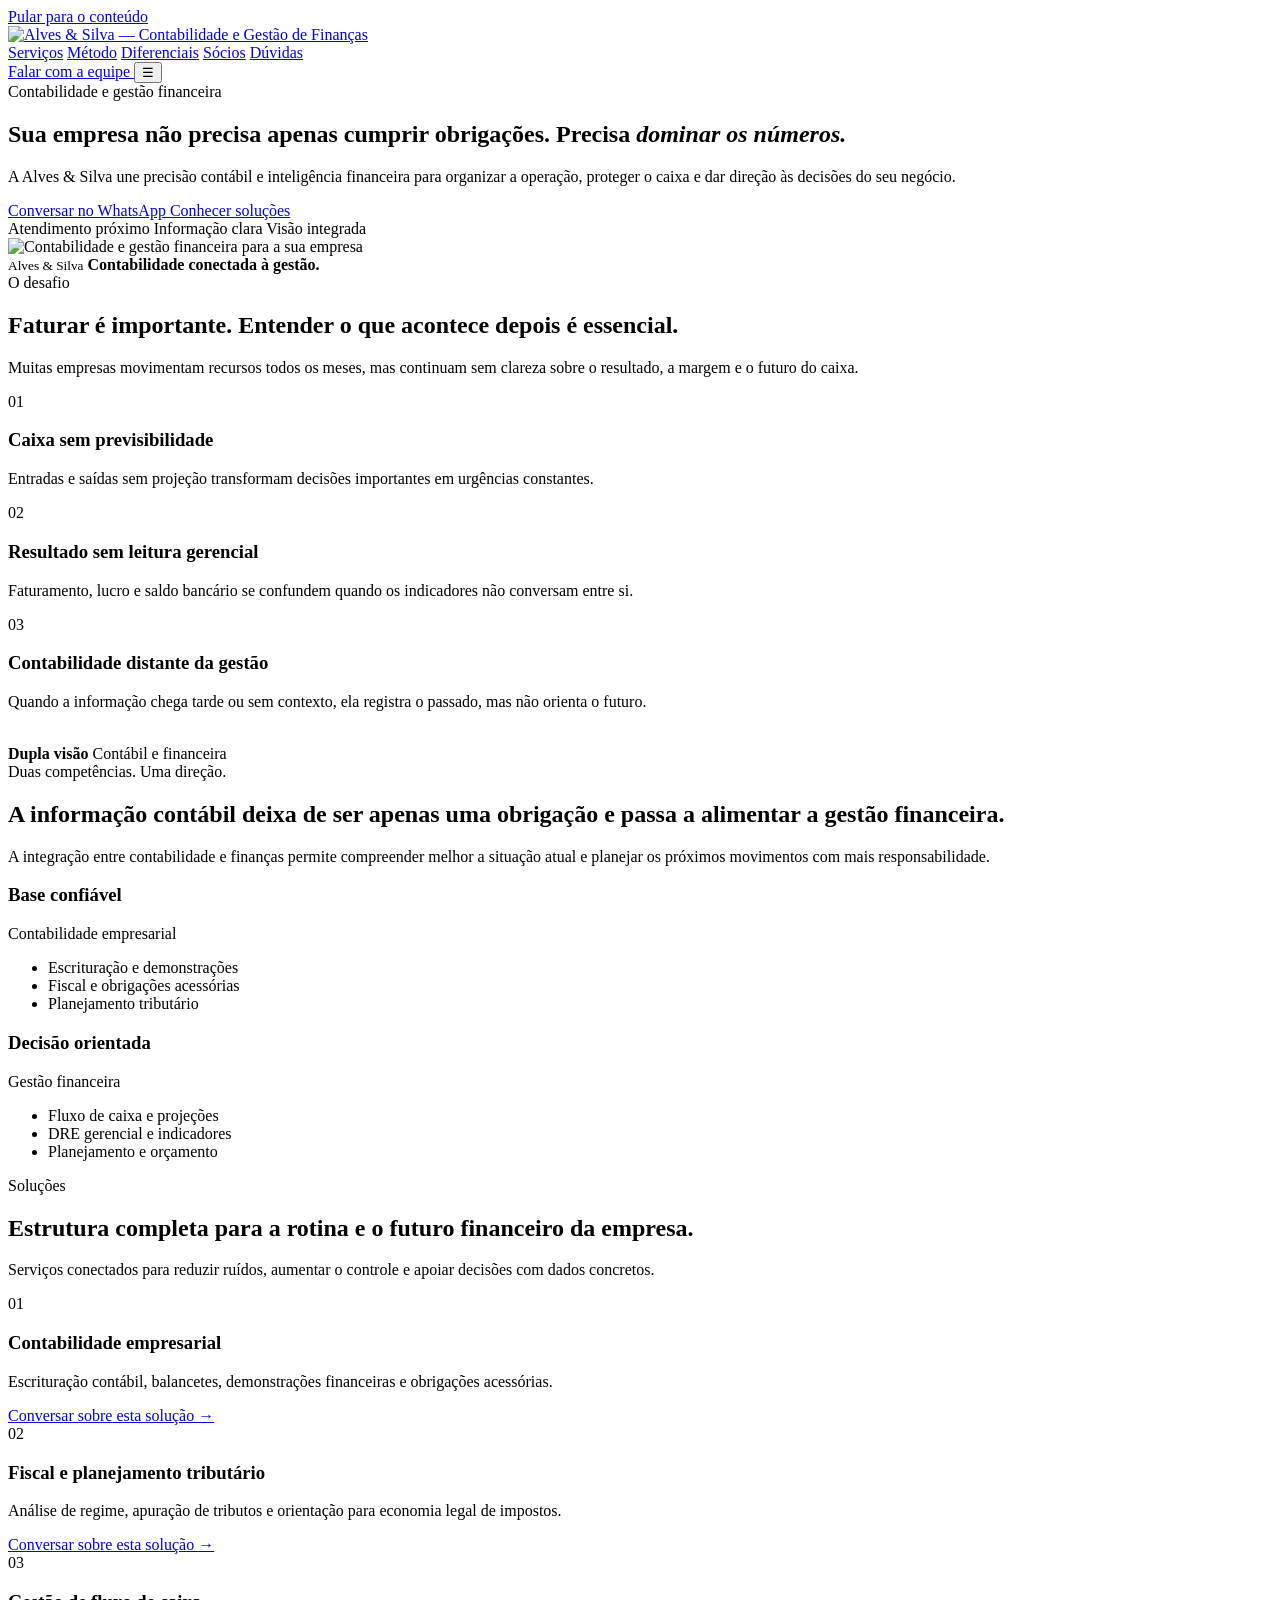
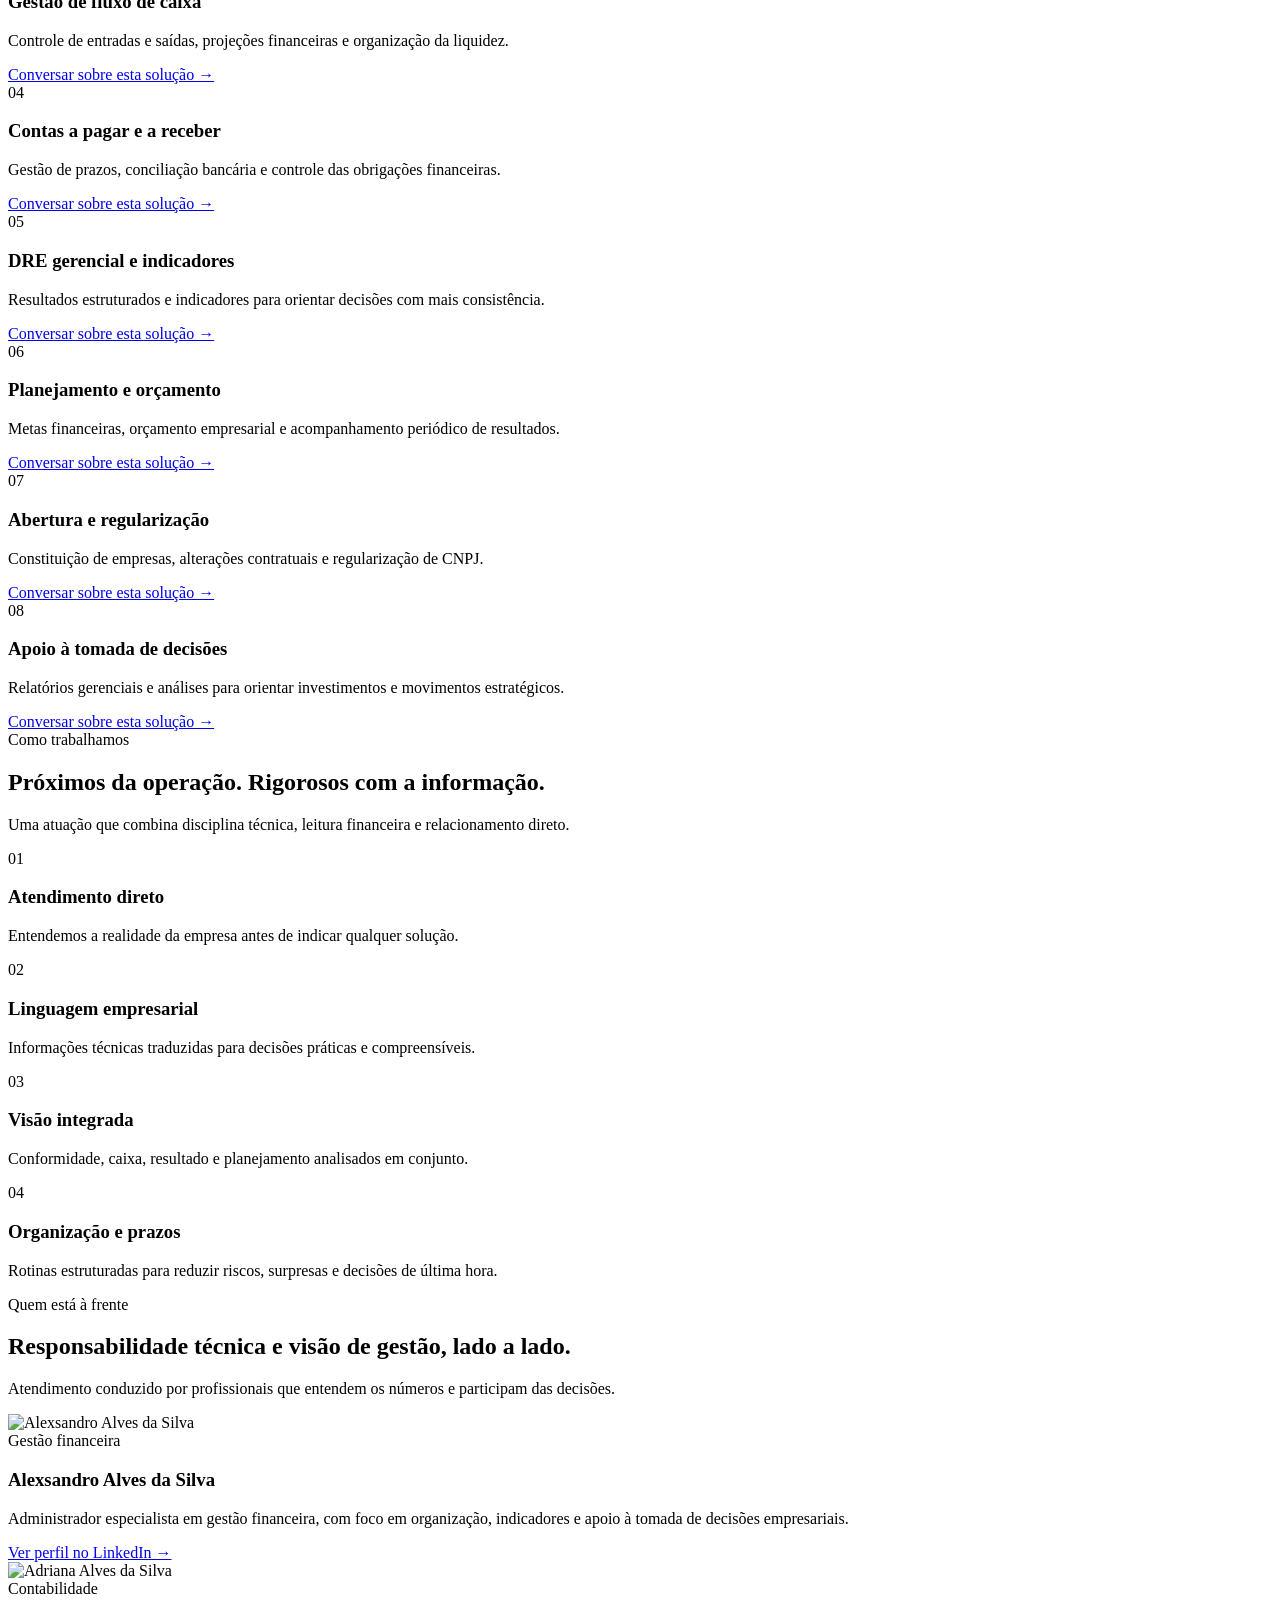
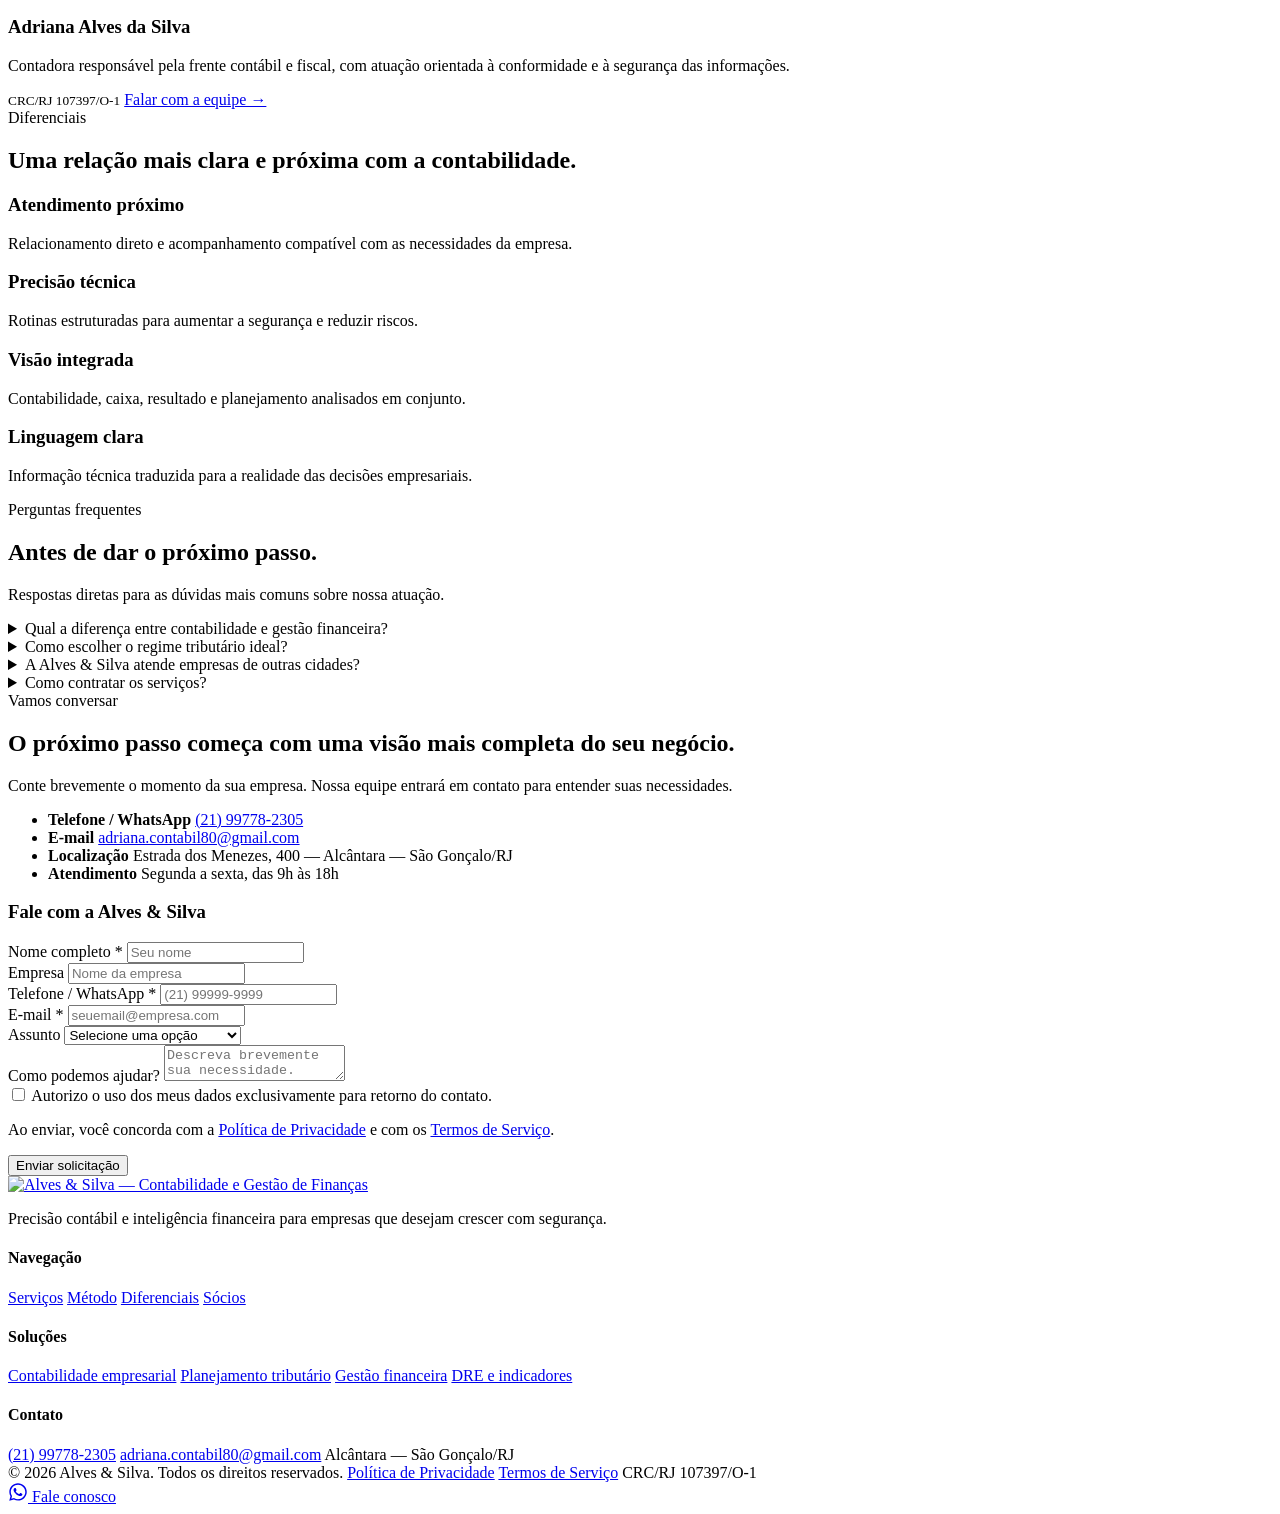
==== commit ea247b77: "Add files via upload" ====
--- a/index.html.html
+++ b/index.html.html
@@ -1,2582 +1,1073 @@
 <!DOCTYPE html>
 <html lang="pt-BR">
 <head>
-<meta charset="UTF-8">
-<meta name="viewport" content="width=device-width, initial-scale=1.0">
-<title>Contabilidade e Gestão Financeira Empresarial | Diagnóstico Gratuito</title>
-<meta name="description" content="Contabilidade e gestão financeira integradas para empresas que querem crescer. Planejamento tributário, indicadores financeiros e consultoria estratégica. Solicite um diagnóstico gratuito.">
-<meta name="keywords" content="contabilidade empresarial, gestão financeira, planejamento tributário, consultoria empresarial, abertura de empresa, departamento pessoal">
-<meta name="robots" content="index, follow">
-<meta name="author" content="Alves &amp; Silva Contabilidade e Gestão">
-<link rel="canonical" href="https://alvesesilvacontabilidade.com.br/">
-
-<!-- Favicon -->
-<link rel="icon" type="image/svg+xml" href="data:image/svg+xml,<svg xmlns='http://www.w3.org/2000/svg' viewBox='0 0 64 64'><rect width='64' height='64' rx='12' fill='%230F2942'/><polyline points='8,44 22,28 32,38 46,18 56,22' fill='none' stroke='%23C9A961' stroke-width='5' stroke-linecap='round' stroke-linejoin='round'/></svg>">
-<link rel="icon" type="image/png" sizes="32x32" href="favicon-32.png">
-<link rel="apple-touch-icon" sizes="180x180" href="apple-touch-icon.png">
-<link rel="manifest" href="site.webmanifest">
-
-<!-- Open Graph -->
-<meta property="og:type" content="website">
-<meta property="og:url" content="https://alvesesilvacontabilidade.com.br/">
-<meta property="og:title" content="Contabilidade e Gestão Financeira para Empresas que Querem Crescer">
-<meta property="og:description" content="Unimos expertise contábil e inteligência financeira para ajudar sua empresa a aumentar resultados, reduzir riscos e tomar decisões com segurança. Diagnóstico gratuito.">
-<meta property="og:locale" content="pt_BR">
-<meta property="og:image" content="https://alvesesilvacontabilidade.com.br/og-image.jpg">
-<meta property="og:image:width" content="1200">
-<meta property="og:image:height" content="630">
-<meta property="og:image:alt" content="Alves &amp; Silva Contabilidade e Gestão – Diagnóstico Gratuito">
-<meta property="og:site_name" content="Alves &amp; Silva Contabilidade e Gestão">
-
-<!-- Twitter Card -->
-<meta name="twitter:card" content="summary_large_image">
-<meta name="twitter:title" content="Contabilidade e Gestão Financeira | Alves &amp; Silva">
-<meta name="twitter:description" content="Contabilidade e gestão financeira integradas para empresas que querem crescer. Diagnóstico gratuito.">
-<meta name="twitter:image" content="https://alvesesilvacontabilidade.com.br/og-image.jpg">
-<meta name="twitter:image:alt" content="Alves &amp; Silva Contabilidade e Gestão – Diagnóstico Gratuito">
-
-<!-- Schema.org -->
-<script type="application/ld+json">
-{
-  "@context": "https://schema.org",
-  "@type": "AccountingService",
-  "name": "Alves & Silva Contabilidade e Gestão",
-  "description": "Contabilidade, gestão financeira e consultoria estratégica para empresas. Diagnóstico gratuito.",
-  "url": "https://alvesesilvacontabilidade.com.br/",
-  "telephone": "+5521997782305",
-  "email": "adriana.contabil80@gmail.com",
-  "image": "https://alvesesilvacontabilidade.com.br/og-image.jpg",
-  "address": {
-    "@type": "PostalAddress",
-    "streetAddress": "Estrada dos Menezes, 400 - Alcântara",
-    "addressLocality": "São Gonçalo",
-    "addressRegion": "RJ",
-    "postalCode": "24710-390",
-    "addressCountry": "BR"
-  },
-  "geo": {
-    "@type": "GeoCoordinates",
-    "latitude": -22.8269,
-    "longitude": -43.0539
-  },
-  "openingHoursSpecification": {
-    "@type": "OpeningHoursSpecification",
-    "dayOfWeek": ["Monday","Tuesday","Wednesday","Thursday","Friday"],
-    "opens": "09:00",
-    "closes": "18:00"
-  },
-  "areaServed": "BR",
-  "priceRange": "$$",
-  "founder": [
-    {
-      "@type": "Person",
-      "name": "Adriana Alves da Silva",
-      "jobTitle": "Contadora – CRC/RJ 107397/O-1"
+  <meta charset="UTF-8">
+  <meta name="viewport" content="width=device-width, initial-scale=1.0">
+
+  <title>Alves &amp; Silva | Contabilidade e Gestão Financeira em São Gonçalo</title>
+  <meta name="description" content="Contabilidade empresarial, planejamento tributário e gestão financeira para micro e pequenas empresas em São Gonçalo/RJ que desejam crescer com segurança. Atendimento direto pelos sócios.">
+  <link rel="canonical" href="https://alvesesilva.vercel.app/">
+
+  <meta property="og:title" content="Alves &amp; Silva | Contabilidade e Gestão Financeira">
+  <meta property="og:description" content="Unimos precisão contábil e inteligência financeira para organizar a operação, proteger o caixa e dar direção às decisões do seu negócio.">
+  <meta property="og:url" content="https://alvesesilva.vercel.app/">
+  <meta property="og:type" content="website">
+  <meta property="og:locale" content="pt_BR">
+  <meta property="og:site_name" content="Alves &amp; Silva">
+  <meta property="og:image" content="https://alvesesilva.vercel.app/img/og-image.png">
+  <meta property="og:image:width" content="1200">
+  <meta property="og:image:height" content="630">
+  <meta property="og:image:alt" content="Alves &amp; Silva — Contabilidade e Gestão de Finanças">
+
+  <meta name="twitter:card" content="summary_large_image">
+  <meta name="twitter:title" content="Alves &amp; Silva | Contabilidade e Gestão Financeira">
+  <meta name="twitter:description" content="Unimos precisão contábil e inteligência financeira para organizar a operação, proteger o caixa e dar direção às decisões do seu negócio.">
+  <meta name="twitter:image" content="https://alvesesilva.vercel.app/img/og-image.png">
+
+  <meta name="theme-color" content="#071b2e">
+  <meta name="author" content="Alves & Silva Contabilidade e Gestão de Finanças">
+  <meta name="robots" content="index, follow">
+
+  <link rel="preconnect" href="https://fonts.googleapis.com">
+  <link rel="preconnect" href="https://fonts.gstatic.com" crossorigin>
+  <link href="https://fonts.googleapis.com/css2?family=DM+Sans:wght@400;500;600;700;800&amp;display=swap" rel="stylesheet">
+  <link rel="icon" type="image/svg+xml" href="img/favicon-alves-silva.svg">
+  <link rel="apple-touch-icon" sizes="180x180" href="img/apple-touch-icon.png">
+  <link rel="stylesheet" href="css/styles.css?v=2">
+
+  <script type="application/ld+json">
+  {
+    "@context": "https://schema.org",
+    "@type": "AccountingService",
+    "name": "Alves & Silva Contabilidade e Gestão de Finanças",
+    "description": "Contabilidade empresarial e gestão financeira estratégica para micro e pequenas empresas.",
+    "url": "https://alvesesilva.vercel.app/",
+    "telephone": "+5521997782305",
+    "email": "adriana.contabil80@gmail.com",
+    "address": {
+      "@type": "PostalAddress",
+      "streetAddress": "Estrada dos Menezes, 400",
+      "addressLocality": "São Gonçalo",
+      "addressRegion": "RJ",
+      "postalCode": "24710-390",
+      "addressCountry": "BR"
     },
-    {
-      "@type": "Person",
-      "name": "Alexsandro Alves da Silva",
-      "jobTitle": "Administrador – MBA em Gestão Financeira"
-    }
-  ],
-  "sameAs": [
-    "https://www.linkedin.com/in/adrianaalvesdasilva",
-    "https://www.linkedin.com/in/alexsandro-alves-da-silva-178b6549/?skipRedirect=true"
-  ]
-}
-</script>
-<script type="application/ld+json">
-{
-  "@context": "https://schema.org",
-  "@type": "FAQPage",
-  "mainEntity": [
-    {"@type":"Question","name":"Quanto custa trocar de contador?","acceptedAnswer":{"@type":"Answer","text":"A troca em si não tem custo. Cuidamos de toda a transição sem que sua empresa tenha qualquer interrupção. O valor da mensalidade depende do porte e da complexidade do seu negócio."}},
-    {"@type":"Question","name":"Preciso trocar de CNPJ?","acceptedAnswer":{"@type":"Answer","text":"Não. A troca de contabilidade não exige alteração de CNPJ. O processo é feito de forma administrativa, mantendo o histórico e todas as informações da sua empresa intactas."}},
-    {"@type":"Question","name":"Atendem MEI?","acceptedAnswer":{"@type":"Answer","text":"Sim. Atendemos microempreendedores individuais com o mesmo cuidado dedicado a empresas de maior porte, com orientação sobre limites de faturamento e obrigações do MEI."}},
-    {"@type":"Question","name":"Fazem gestão financeira?","acceptedAnswer":{"@type":"Answer","text":"Sim. Além da contabilidade, oferecemos fluxo de caixa, indicadores, formação de preços e consultoria para apoiar suas decisões estratégicas."}},
-    {"@type":"Question","name":"Atendem empresas de outros estados?","acceptedAnswer":{"@type":"Answer","text":"Sim. Todo o atendimento é estruturado de forma digital, o que permite atender empresas em qualquer estado do Brasil."}},
-    {"@type":"Question","name":"Como funciona o atendimento?","acceptedAnswer":{"@type":"Answer","text":"Você tem um canal direto pelo WhatsApp, além de reuniões periódicas para acompanhar resultados."}}
-  ]
-}
-</script>
-
-<link rel="preconnect" href="https://fonts.googleapis.com">
-<link rel="preconnect" href="https://fonts.gstatic.com" crossorigin>
-<link rel="preload" as="style" href="https://fonts.googleapis.com/css2?family=Fraunces:ital,opsz,wght@0,9..144,300;0,9..144,400;0,9..144,500;0,9..144,600;0,9..144,700;1,9..144,400;1,9..144,500&family=Inter:wght@300;400;500;600;700;800&display=swap">
-<link href="https://fonts.googleapis.com/css2?family=Fraunces:ital,opsz,wght@0,9..144,300;0,9..144,400;0,9..144,500;0,9..144,600;0,9..144,700;1,9..144,400;1,9..144,500&family=Inter:wght@300;400;500;600;700;800&display=swap" rel="stylesheet">
-
-<style>
-/* ============================================
-   1. DESIGN TOKENS
-   ============================================ */
-:root{
-  /* Cores - Azul corporativo profundo + dourado discreto */
-  --navy-deep:#0A1628;
-  --navy-base:#0F2942;
-  --navy-mid:#16355A;
-  --navy-soft:#1F4870;
-  --gold:#C9A961;
-  --gold-soft:#E0CC9A;
-  --gold-dim:#9C7F46;
-  --paper:#F8F7F4;
-  --paper-dim:#EEEBE3;
-  --ink:#101826;
-  --slate:#5B6B82;
-  --slate-light:#94A3B8;
-  --line:rgba(255,255,255,0.10);
-  --line-dark:rgba(10,22,40,0.10);
-  --white:#FFFFFF;
-
-  /* Tipografia */
-  --font-display:'Fraunces', Georgia, serif;
-  --font-body:'Inter', -apple-system, BlinkMacSystemFont, sans-serif;
-
-  /* Espaçamento */
-  --space-xs: clamp(0.5rem, 0.5vw, 0.75rem);
-  --space-sm: clamp(1rem, 1.5vw, 1.5rem);
-  --space-md: clamp(2rem, 3vw, 3rem);
-  --space-lg: clamp(3.5rem, 6vw, 6rem);
-  --space-xl: clamp(6rem, 10vw, 10rem);
-
-  --container: 1180px;
-  --radius-sm: 6px;
-  --radius-md: 12px;
-  --radius-lg: 20px;
-
-  --ease: cubic-bezier(0.16, 1, 0.3, 1);
-  --shadow-soft: 0 4px 24px rgba(10,22,40,0.06);
-  --shadow-md: 0 12px 40px rgba(10,22,40,0.10);
-  --shadow-lg: 0 24px 64px rgba(10,22,40,0.16);
-  --shadow-gold: 0 8px 28px rgba(201,169,97,0.25);
-}
-
-*,*::before,*::after{ box-sizing:border-box; margin:0; padding:0; }
-
-html{ scroll-behavior:smooth; }
-
-@media (prefers-reduced-motion: reduce){
-  html{ scroll-behavior:auto; }
-  *,*::before,*::after{ animation-duration:0.01ms !important; animation-iteration-count:1 !important; transition-duration:0.01ms !important; scroll-behavior:auto !important; }
-}
-
-body{
-  font-family:var(--font-body);
-  background:var(--paper);
-  color:var(--ink);
-  line-height:1.6;
-  -webkit-font-smoothing:antialiased;
-  overflow-x:hidden;
-  transition:background 0.4s var(--ease), color 0.4s var(--ease);
-}
-
-img{ max-width:100%; display:block; }
-a{ color:inherit; text-decoration:none; }
-button{ font-family:inherit; cursor:pointer; border:none; background:none; }
-ul{ list-style:none; }
-input,textarea,select{ font-family:inherit; }
-
-.container{
-  max-width:var(--container);
-  margin:0 auto;
-  padding:0 var(--space-sm);
-}
-
-:focus-visible{
-  outline:2px solid var(--gold);
-  outline-offset:3px;
-  border-radius:4px;
-}
-
-/* Tipografia base */
-h1,h2,h3,h4{
-  font-family:var(--font-display);
-  font-weight:500;
-  line-height:1.12;
-  letter-spacing:-0.01em;
-  color:var(--ink);
-}
-
-.eyebrow{
-  display:inline-flex;
-  align-items:center;
-  gap:0.5rem;
-  font-family:var(--font-body);
-  font-size:0.78rem;
-  font-weight:600;
-  letter-spacing:0.14em;
-  text-transform:uppercase;
-  color:var(--gold-dim);
-}
-
-.eyebrow::before{
-  content:'';
-  width:22px;
-  height:1px;
-  background:var(--gold);
-}
-.section-head.centered .eyebrow::before,
-.eyebrow[style*="justify-content:center"]::before{
-  display:none;
-}
-
-.section-head{
-  max-width:680px;
-  margin-bottom:var(--space-lg);
-}
-.section-head.centered{ margin-left:auto; margin-right:auto; text-align:center; }
-
-.section-head h2{
-  font-size:clamp(1.9rem, 3.4vw, 2.8rem);
-  margin-top:0.85rem;
-}
-
-.section-head p{
-  margin-top:1.1rem;
-  font-size:1.08rem;
-  color:var(--slate);
-  max-width:560px;
-}
-.section-head.centered p{ margin-left:auto; margin-right:auto; }
-
-/* Reveal on scroll — só fica oculto se JS confirmar suporte (classe .js-reveal-ready no html).
-   Sem essa classe (JS bloqueado/lento/erro), o conteúdo já nasce visível: nunca fica "sumido". */
-.reveal{
-  opacity:1;
-  transform:none;
-  transition:opacity 0.8s var(--ease), transform 0.8s var(--ease);
-}
-.js-reveal-ready .reveal{
-  opacity:0;
-  transform:translateY(28px);
-}
-.js-reveal-ready .reveal.is-visible{ opacity:1; transform:translateY(0); }
-.reveal-stagger > * { transition-delay:calc(var(--i, 0) * 90ms); }
-
-/* Botões */
-.btn{
-  display:inline-flex;
-  align-items:center;
-  justify-content:center;
-  gap:0.6rem;
-  padding:1rem 1.85rem;
-  border-radius:999px;
-  font-size:0.95rem;
-  font-weight:600;
-  letter-spacing:0.01em;
-  white-space:nowrap;
-  transition:transform 0.35s var(--ease), box-shadow 0.35s var(--ease), background 0.3s var(--ease), border-color 0.3s var(--ease);
-}
-.btn svg{ width:18px; height:18px; flex-shrink:0; }
-
-.btn-gold{
-  background:linear-gradient(135deg, var(--gold-soft), var(--gold));
-  color:var(--navy-deep);
-  box-shadow:var(--shadow-gold);
-}
-.btn-gold:hover{ transform:translateY(-3px); box-shadow:0 14px 36px rgba(201,169,97,0.38); }
-
-.btn-outline{
-  background:transparent;
-  border:1.5px solid var(--line);
-  color:var(--white);
-}
-.btn-outline:hover{ background:rgba(255,255,255,0.08); border-color:var(--gold); transform:translateY(-3px); }
-
-.btn-dark-outline{
-  background:transparent;
-  border:1.5px solid var(--line-dark);
-  color:var(--ink);
-}
-.btn-dark-outline:hover{ border-color:var(--gold-dim); background:rgba(201,169,97,0.07); transform:translateY(-3px); }
-
-/* ============================================
-   2. HEADER
-   ============================================ */
-.site-header{
-  position:fixed;
-  top:0; left:0; right:0;
-  z-index:200;
-  padding:1.5rem 0;
-  transition:padding 0.4s var(--ease), background 0.4s var(--ease), box-shadow 0.4s var(--ease), border-color 0.4s var(--ease);
-  border-bottom:1px solid transparent;
-}
-.site-header.scrolled{
-  padding:0.85rem 0;
-  background:rgba(10,22,40,0.86);
-  backdrop-filter:blur(16px) saturate(140%);
-  -webkit-backdrop-filter:blur(16px) saturate(140%);
-  border-bottom-color:var(--line);
-  box-shadow:0 8px 30px rgba(0,0,0,0.18);
-}
-.header-inner{
-  display:flex;
-  align-items:center;
-  justify-content:space-between;
-  gap:1.5rem;
-}
-.brand{
-  display:flex;
-  align-items:center;
-  gap:0.65rem;
-  font-family:var(--font-display);
-  font-size:1.28rem;
-  font-weight:600;
-  color:var(--white);
-}
-.brand-mark{
-  width:38px; height:38px;
-  border-radius:9px;
-  background:linear-gradient(135deg, var(--gold-soft), var(--gold-dim));
-  display:flex; align-items:center; justify-content:center;
-  flex-shrink:0;
-}
-.brand-mark svg{ width:20px; height:20px; }
-.brand small{
-  display:block;
-  font-family:var(--font-body);
-  font-size:0.62rem;
-  font-weight:500;
-  letter-spacing:0.1em;
-  text-transform:uppercase;
-  color:var(--slate-light);
-  margin-top:0.1rem;
-}
-
-.main-nav{ display:flex; align-items:center; gap:2.1rem; }
-.main-nav a{
-  font-size:0.92rem;
-  font-weight:500;
-  color:rgba(255,255,255,0.78);
-  position:relative;
-  padding:0.3rem 0;
-  transition:color 0.25s;
-}
-.main-nav a::after{
-  content:'';
-  position:absolute; left:0; bottom:-2px;
-  width:0; height:1.5px;
-  background:var(--gold);
-  transition:width 0.3s var(--ease);
-}
-.main-nav a:hover{ color:var(--white); }
-.main-nav a:hover::after{ width:100%; }
-
-.header-actions{ display:flex; align-items:center; gap:0.9rem; }
-
-
-.nav-toggle{
-  display:none;
-  width:42px; height:42px;
-  border-radius:9px;
-  border:1px solid var(--line);
-  align-items:center; justify-content:center;
-  color:var(--white);
-  flex-direction:column;
-  gap:5px;
-}
-.nav-toggle span{ width:18px; height:1.5px; background:currentColor; transition:transform 0.3s, opacity 0.3s; }
-.nav-toggle.open span:nth-child(1){ transform:translateY(6.5px) rotate(45deg); }
-.nav-toggle.open span:nth-child(2){ opacity:0; }
-.nav-toggle.open span:nth-child(3){ transform:translateY(-6.5px) rotate(-45deg); }
-
-@media (max-width:920px){
-  .main-nav{
-    position:fixed;
-    top:0; right:0;
-    height:100vh;
-    width:min(320px, 80vw);
-    background:var(--navy-deep);
-    flex-direction:column;
-    align-items:flex-start;
-    justify-content:center;
-    gap:1.6rem;
-    padding:2rem 2.4rem;
-    transform:translateX(100%);
-    transition:transform 0.45s var(--ease);
-    box-shadow:-20px 0 60px rgba(0,0,0,0.3);
+    "founders": [
+      {
+        "@type": "Person",
+        "name": "Adriana Alves da Silva",
+        "jobTitle": "Contadora",
+        "knowsAbout": "Contabilidade empresarial e conformidade fiscal"
+      },
+      {
+        "@type": "Person",
+        "name": "Alexsandro Alves da Silva",
+        "jobTitle": "Administrador",
+        "knowsAbout": "Gestão financeira e indicadores gerenciais"
+      }
+    ]
   }
-  .main-nav.open{ transform:translateX(0); }
-  .main-nav a{ font-size:1.1rem; }
-  .nav-toggle{ display:flex; }
-}
-
-/* ============================================
-   3. HERO
-   ============================================ */
-.hero{
-  position:relative;
-  min-height:100vh;
-  display:flex;
-  align-items:center;
-  background:
-    radial-gradient(ellipse 90% 60% at 80% 0%, rgba(201,169,97,0.10), transparent 60%),
-    radial-gradient(ellipse 70% 50% at 10% 100%, rgba(31,72,112,0.5), transparent 60%),
-    linear-gradient(160deg, var(--navy-deep) 0%, var(--navy-base) 55%, var(--navy-mid) 100%);
-  padding:9rem 0 6rem;
-  overflow:hidden;
-  isolation:isolate;
-}
-
-.hero::before{
-  content:'';
-  position:absolute; inset:0;
-  background-image:
-    linear-gradient(rgba(255,255,255,0.025) 1px, transparent 1px),
-    linear-gradient(90deg, rgba(255,255,255,0.025) 1px, transparent 1px);
-  background-size:64px 64px;
-  mask-image:radial-gradient(ellipse 70% 60% at 60% 30%, black, transparent 75%);
-  z-index:-1;
-}
-
-/* Linha de crescimento — elemento de assinatura, atravessa o hero como um indicador financeiro */
-.growth-line{
-  position:absolute;
-  top:0; left:0;
-  width:100%; height:100%;
-  z-index:-1;
-  opacity:0.30;
-}
-.growth-line path{
-  fill:none;
-  stroke:url(#goldGrad);
-  stroke-width:1.6;
-  stroke-dasharray:1400;
-  stroke-dashoffset:1400;
-  animation:drawLine 2.6s var(--ease) 0.3s forwards;
-}
-.growth-line circle{
-  opacity:0;
-  animation:fadeInDot 0.6s ease 2.4s forwards;
-}
-@keyframes drawLine{ to{ stroke-dashoffset:0; } }
-@keyframes fadeInDot{ to{ opacity:1; } }
-
-.hero-grid{
-  display:grid;
-  grid-template-columns:1.05fr 0.95fr;
-  gap:var(--space-lg);
-  align-items:center;
-}
-
-.hero-copy h1{
-  font-size:clamp(2.5rem, 5vw, 3.85rem);
-  color:var(--white);
-  margin-top:1.1rem;
-  text-wrap:balance;
-}
-.hero-copy h1 em{
-  font-style:italic;
-  font-weight:400;
-  background:linear-gradient(100deg, var(--gold-soft), var(--gold));
-  -webkit-background-clip:text;
-  background-clip:text;
-  color:transparent;
-}
-
-.hero-copy .eyebrow{ color:var(--gold-soft); }
-
-.hero-copy p.lead{
-  margin-top:1.6rem;
-  font-size:1.18rem;
-  line-height:1.7;
-  color:rgba(255,255,255,0.72);
-  max-width:520px;
-}
-
-.hero-actions{
-  display:flex;
-  flex-wrap:wrap;
-  gap:1rem;
-  margin-top:2.6rem;
-}
-
-.trust-row{
-  display:flex;
-  flex-wrap:wrap;
-  gap:1.8rem;
-  margin-top:3.2rem;
-  padding-top:2.2rem;
-  border-top:1px solid var(--line);
-}
-.trust-item{
-  display:flex;
-  align-items:center;
-  gap:0.6rem;
-  font-size:0.88rem;
-  font-weight:500;
-  color:rgba(255,255,255,0.68);
-}
-.trust-item svg{ width:16px; height:16px; color:var(--gold); flex-shrink:0; }
-
-/* Painel visual do hero */
-.hero-visual{
-  position:relative;
-}
-.hero-card{
-  position:relative;
-  background:rgba(255,255,255,0.05);
-  border:1px solid rgba(255,255,255,0.12);
-  backdrop-filter:blur(20px);
-  -webkit-backdrop-filter:blur(20px);
-  border-radius:var(--radius-lg);
-  padding:2.4rem;
-  box-shadow:var(--shadow-lg);
-}
-.hero-card-top{
-  display:flex;
-  justify-content:space-between;
-  align-items:flex-start;
-  margin-bottom:1.8rem;
-}
-.hero-card-top span{
-  font-size:0.78rem;
-  letter-spacing:0.08em;
-  text-transform:uppercase;
-  color:rgba(255,255,255,0.5);
-}
-.hero-card-top strong{
-  display:block;
-  font-family:var(--font-display);
-  font-size:1.5rem;
-  color:var(--white);
-  margin-top:0.3rem;
-}
-.trend-pill{
-  display:flex;
-  align-items:center;
-  gap:0.3rem;
-  background:rgba(120,200,150,0.15);
-  color:#8FE3AC;
-  font-size:0.82rem;
-  font-weight:600;
-  padding:0.35rem 0.7rem;
-  border-radius:999px;
-}
-.trend-pill svg{ width:14px; height:14px; }
-
-.mini-chart{ width:100%; height:110px; }
-.mini-chart path.area{ fill:url(#chartArea); opacity:0.5; }
-.mini-chart path.line{ fill:none; stroke:var(--gold); stroke-width:2; }
-
-.hero-card-stats{
-  display:grid;
-  grid-template-columns:1fr 1fr 1fr;
-  gap:1rem;
-  margin-top:1.8rem;
-  padding-top:1.6rem;
-  border-top:1px solid rgba(255,255,255,0.1);
-}
-.hero-card-stats div strong{
-  display:block;
-  font-family:var(--font-display);
-  font-size:1.4rem;
-  color:var(--white);
-}
-.hero-card-stats div span{
-  font-size:0.74rem;
-  color:rgba(255,255,255,0.5);
-}
-
-.hero-float-badge{
-  position:absolute;
-  bottom:-1.6rem;
-  left:-1.6rem;
-  background:var(--paper);
-  border-radius:var(--radius-md);
-  padding:1.1rem 1.4rem;
-  box-shadow:var(--shadow-lg);
-  display:flex;
-  align-items:center;
-  gap:0.8rem;
-  max-width:230px;
-}
-.hero-float-badge .icon-circle{
-  width:38px; height:38px;
-  border-radius:50%;
-  background:linear-gradient(135deg, var(--gold-soft), var(--gold-dim));
-  display:flex; align-items:center; justify-content:center;
-  flex-shrink:0;
-}
-.hero-float-badge .icon-circle svg{ width:18px; height:18px; color:var(--navy-deep); }
-.hero-float-badge strong{ display:block; font-size:0.86rem; color:var(--ink); }
-.hero-float-badge span{ font-size:0.74rem; color:var(--slate); }
-
-@media (max-width:980px){
-  .hero-grid{ grid-template-columns:1fr; }
-  .hero-visual{ max-width:480px; margin:0 auto; }
-  .hero-float-badge{ display:none; }
-}
-@media (max-width:560px){
-  .hero{ padding:7.5rem 0 4rem; }
-  .hero-actions{ flex-direction:column; align-items:stretch; }
-  .hero-card{ padding:1.7rem; }
-}
-
-/* ============================================
-   4. SEÇÃO INSTITUCIONAL
-   ============================================ */
-.about{
-  padding:var(--space-xl) 0;
-  background:var(--paper);
-}
-.about-intro{
-  display:grid;
-  grid-template-columns:0.9fr 1.1fr;
-  gap:var(--space-lg);
-  align-items:start;
-  margin-bottom:var(--space-lg);
-}
-.about-intro .section-head{ margin-bottom:0; }
-.about-intro p{
-  font-size:1.06rem;
-  color:var(--slate);
-  line-height:1.7;
-}
-.about-intro p + p{ margin-top:1rem; }
-
-.partners-grid{
-  display:grid;
-  grid-template-columns:1fr 1fr;
-  gap:1.8rem;
-}
-.partner-card{
-  background:var(--white);
-  border:1px solid var(--line-dark);
-  border-radius:var(--radius-lg);
-  padding:2.2rem;
-  position:relative;
-  overflow:hidden;
-  box-shadow:var(--shadow-soft);
-  transition:transform 0.4s var(--ease), box-shadow 0.4s var(--ease);
-}
-.partner-card:hover{ transform:translateY(-6px); box-shadow:var(--shadow-md); }
-.partner-card::before{
-  content:'';
-  position:absolute; top:0; left:0; right:0;
-  height:3px;
-  background:linear-gradient(90deg, var(--navy-soft), var(--gold));
-}
-.partner-photo{
-  width:100%;
-  aspect-ratio:3/4;
-  border-radius:var(--radius-md);
-  overflow:hidden;
-  margin-bottom:1.5rem;
-  background:linear-gradient(135deg, var(--navy-base), var(--navy-mid));
-  display:flex;
-  align-items:center;
-  justify-content:center;
-  position:relative;
-}
-.partner-photo svg{ width:64px; height:64px; color:rgba(255,255,255,0.25); }
-.partner-photo .pattern{
-  position:absolute; inset:0;
-  background-image:radial-gradient(circle at 20% 20%, rgba(201,169,97,0.18), transparent 50%);
-  pointer-events:none;
-  z-index:1;
-}
-.partner-photo img{
-  width:100%;
-  height:100%;
-  object-fit:cover;
-  object-position:center 18%;
-  display:block;
-}
-.partner-role{
-  font-size:0.76rem;
-  font-weight:700;
-  letter-spacing:0.1em;
-  text-transform:uppercase;
-  color:var(--slate);
-}
-.partner-signature{
-  font-family:var(--font-display);
-  font-style:italic;
-  font-weight:500;
-  font-size:1.8rem;
-  letter-spacing:0.01em;
-  color:var(--ink);
-  margin-top:0.5rem;
-}
-.partner-card .partner-title{
-  font-size:0.88rem;
-  color:var(--navy-base);
-  font-weight:600;
-  margin-top:0.3rem;
-}
-.partner-bio{
-  font-size:0.95rem;
-  color:var(--ink);
-  line-height:1.7;
-  margin-top:1.1rem;
-}
-
-@media (max-width:920px){
-  .about-intro{ grid-template-columns:1fr; }
-  .partners-grid{ grid-template-columns:1fr; max-width:440px; margin:0 auto; }
-  .partner-photo{ aspect-ratio:4/3; }
-}
-
-/* ============================================
-   5. SERVIÇOS
-   ============================================ */
-.services{
-  padding:var(--space-xl) 0;
-  background:var(--paper-dim);
-  position:relative;
-}
-.services-grid{
-  display:grid;
-  grid-template-columns:repeat(4, 1fr);
-  gap:1.4rem;
-}
-.service-card{
-  background:var(--white);
-  border:1px solid var(--line-dark);
-  border-radius:var(--radius-md);
-  padding:1.9rem 1.6rem;
-  transition:transform 0.4s var(--ease), box-shadow 0.4s var(--ease), border-color 0.4s var(--ease);
-}
-.service-card:hover{
-  transform:translateY(-5px);
-  box-shadow:var(--shadow-md);
-  border-color:rgba(201,169,97,0.4);
-}
-.service-icon{
-  width:46px; height:46px;
-  border-radius:11px;
-  background:linear-gradient(135deg, var(--navy-base), var(--navy-soft));
-  display:flex; align-items:center; justify-content:center;
-  margin-bottom:1.2rem;
-}
-.service-icon svg{ width:22px; height:22px; color:var(--gold-soft); }
-.service-card h3{
-  font-size:1.04rem;
-  font-weight:600;
-  font-family:var(--font-display);
-  margin-bottom:0.45rem;
-}
-.service-card p{
-  font-size:0.88rem;
-  color:var(--slate);
-  line-height:1.55;
-}
-
-@media (max-width:980px){ .services-grid{ grid-template-columns:repeat(2, 1fr); } }
-@media (max-width:560px){ .services-grid{ grid-template-columns:1fr; } }
-
-/* ============================================
-   6. DIFERENCIAL COMPETITIVO
-   ============================================ */
-.edge{
-  padding:var(--space-xl) 0;
-  background:linear-gradient(170deg, var(--navy-deep), var(--navy-base));
-  position:relative;
-  overflow:hidden;
-}
-.edge::before{
-  content:'';
-  position:absolute; top:-20%; right:-10%;
-  width:600px; height:600px;
-  background:radial-gradient(circle, rgba(201,169,97,0.12), transparent 65%);
-  z-index:0;
-}
-.edge .section-head h2{ color:var(--white); }
-.edge .section-head p{ color:rgba(255,255,255,0.62); }
-.edge .eyebrow{ color:var(--gold-soft); }
-
-.edge-grid{
-  display:grid;
-  grid-template-columns:repeat(3, 1fr);
-  gap:1.6rem;
-  position:relative;
-  z-index:1;
-}
-.edge-card{
-  background:rgba(255,255,255,0.045);
-  border:1px solid rgba(255,255,255,0.1);
-  backdrop-filter:blur(12px);
-  border-radius:var(--radius-md);
-  padding:2rem 1.7rem;
-  transition:transform 0.4s var(--ease), background 0.4s var(--ease), border-color 0.4s var(--ease);
-}
-.edge-card:hover{
-  transform:translateY(-5px);
-  background:rgba(255,255,255,0.08);
-  border-color:rgba(201,169,97,0.4);
-}
-.edge-num{
-  font-family:var(--font-display);
-  font-size:0.9rem;
-  color:var(--gold);
-  font-weight:500;
-  margin-bottom:1.1rem;
-  display:block;
-}
-.edge-card h3{
-  color:var(--white);
-  font-size:1.18rem;
-  margin-bottom:0.6rem;
-}
-.edge-card p{
-  color:rgba(255,255,255,0.6);
-  font-size:0.92rem;
-  line-height:1.6;
-}
-
-@media (max-width:920px){ .edge-grid{ grid-template-columns:1fr 1fr; } }
-@media (max-width:600px){ .edge-grid{ grid-template-columns:1fr; } }
-
-/* ============================================
-   7. BENEFÍCIOS
-   ============================================ */
-.benefits{
-  padding:var(--space-xl) 0;
-  background:var(--paper);
-}
-.benefits-layout{
-  display:grid;
-  grid-template-columns:1fr 1fr;
-  gap:var(--space-lg);
-  align-items:center;
-}
-.benefits-list{ display:flex; flex-direction:column; gap:1.1rem; }
-.benefit-item{
-  display:flex;
-  align-items:flex-start;
-  gap:1rem;
-  padding:1.3rem 1.5rem;
-  background:var(--white);
-  border:1px solid var(--line-dark);
-  border-radius:var(--radius-md);
-  transition:transform 0.35s var(--ease), box-shadow 0.35s var(--ease);
-}
-.benefit-item:hover{ transform:translateX(6px); box-shadow:var(--shadow-soft); }
-.benefit-check{
-  width:30px; height:30px;
-  border-radius:50%;
-  background:linear-gradient(135deg, var(--gold-soft), var(--gold));
-  display:flex; align-items:center; justify-content:center;
-  flex-shrink:0;
-}
-.benefit-check svg{ width:15px; height:15px; color:var(--navy-deep); }
-.benefit-item span{ font-weight:600; font-size:1rem; padding-top:0.25rem; }
-
-.benefits-visual{
-  background:linear-gradient(160deg, var(--navy-base), var(--navy-mid));
-  border-radius:var(--radius-lg);
-  padding:2.6rem;
-  position:relative;
-  overflow:hidden;
-  min-height:420px;
-  display:flex;
-  flex-direction:column;
-  justify-content:center;
-}
-.benefits-visual .pattern-grid{
-  position:absolute; inset:0;
-  background-image:linear-gradient(rgba(255,255,255,0.04) 1px, transparent 1px), linear-gradient(90deg, rgba(255,255,255,0.04) 1px, transparent 1px);
-  background-size:40px 40px;
-}
-.benefits-visual-content{ position:relative; z-index:1; }
-.gauge-wrap{ display:flex; justify-content:center; margin-bottom:1.8rem; }
-.benefits-visual-content h4{
-  text-align:center;
-  color:var(--white);
-  font-size:1.3rem;
-  margin-bottom:0.4rem;
-}
-.benefits-visual-content p{
-  text-align:center;
-  color:rgba(255,255,255,0.58);
-  font-size:0.92rem;
-  max-width:320px;
-  margin:0 auto;
-}
-
-@media (max-width:920px){
-  .benefits-layout{ grid-template-columns:1fr; }
-  .benefits-visual{ order:-1; min-height:320px; }
-}
-
-/* ============================================
-   8. NÚMEROS DE CREDIBILIDADE
-   ============================================ */
-.stats{
-  padding:var(--space-lg) 0;
-  background:var(--paper-dim);
-  border-top:1px solid var(--line-dark);
-  border-bottom:1px solid var(--line-dark);
-}
-.stats-grid{
-  display:grid;
-  grid-template-columns:repeat(4, 1fr);
-  gap:1.5rem;
-  text-align:center;
-}
-.stat-item strong{
-  display:block;
-  font-family:var(--font-display);
-  font-size:clamp(2.1rem, 4vw, 3rem);
-  font-weight:500;
-  background:linear-gradient(135deg, var(--navy-base), var(--gold-dim));
-  -webkit-background-clip:text;
-  background-clip:text;
-  color:transparent;
-}
-.stat-item span{
-  display:block;
-  margin-top:0.5rem;
-  font-size:0.86rem;
-  font-weight:500;
-  color:var(--slate);
-}
-@media (max-width:700px){ .stats-grid{ grid-template-columns:1fr 1fr; gap:2rem 1rem; } }
-
-/* ============================================
-   9. PROCESSO DE ATENDIMENTO
-   ============================================ */
-.process{
-  padding:var(--space-xl) 0;
-  background:var(--paper);
-}
-.process-track{
-  position:relative;
-  display:grid;
-  grid-template-columns:repeat(4, 1fr);
-  gap:1.6rem;
-}
-.process-track::before{
-  content:'';
-  position:absolute;
-  top:28px; left:8%; right:8%;
-  height:1px;
-  background:repeating-linear-gradient(90deg, var(--gold-dim) 0 8px, transparent 8px 16px);
-  z-index:0;
-}
-.process-step{ position:relative; z-index:1; }
-.process-num{
-  width:56px; height:56px;
-  border-radius:50%;
-  background:var(--navy-base);
-  border:2px solid var(--gold);
-  color:var(--white);
-  font-family:var(--font-display);
-  font-size:1.3rem;
-  display:flex; align-items:center; justify-content:center;
-  margin-bottom:1.4rem;
-}
-.process-step h3{
-  font-size:1.12rem;
-  margin-bottom:0.55rem;
-}
-.process-step p{
-  font-size:0.9rem;
-  color:var(--slate);
-  line-height:1.55;
-}
-@media (max-width:920px){
-  .process-track{ grid-template-columns:1fr 1fr; gap:2.4rem 1.6rem; }
-  .process-track::before{ display:none; }
-}
-@media (max-width:560px){ .process-track{ grid-template-columns:1fr; } }
-
-/* ============================================
-   10. DEPOIMENTOS (CARROSSEL)
-   ============================================ */
-.testimonials{
-  padding:var(--space-xl) 0;
-  background:linear-gradient(170deg, var(--navy-deep), var(--navy-base));
-  overflow:hidden;
-}
-.testimonials .section-head h2{ color:var(--white); }
-.testimonials .section-head p{ color:rgba(255,255,255,0.6); }
-.testimonials .eyebrow{ color:var(--gold-soft); }
-
-.carousel{ position:relative; }
-.carousel-track-wrap{ overflow:hidden; }
-.carousel-track{
-  display:flex;
-  gap:1.5rem;
-  transition:transform 0.55s var(--ease);
-}
-.t-card{
-  flex:0 0 calc(33.333% - 1rem);
-  background:rgba(255,255,255,0.05);
-  border:1px solid rgba(255,255,255,0.1);
-  border-radius:var(--radius-md);
-  padding:2rem;
-  display:flex;
-  flex-direction:column;
-}
-.t-stars{ display:flex; gap:3px; margin-bottom:1.2rem; }
-.t-stars svg{ width:16px; height:16px; color:var(--gold); }
-.t-card p{
-  color:rgba(255,255,255,0.78);
-  font-size:0.96rem;
-  line-height:1.7;
-  flex-grow:1;
-}
-.t-author{
-  display:flex;
-  align-items:center;
-  gap:0.8rem;
-  margin-top:1.6rem;
-  padding-top:1.3rem;
-  border-top:1px solid rgba(255,255,255,0.1);
-}
-.t-avatar{
-  width:42px; height:42px;
-  border-radius:50%;
-  background:linear-gradient(135deg, var(--gold-soft), var(--gold-dim));
-  display:flex; align-items:center; justify-content:center;
-  font-family:var(--font-display);
-  font-size:0.95rem;
-  font-weight:600;
-  color:var(--navy-deep);
-  flex-shrink:0;
-}
-.t-author strong{ display:block; font-size:0.92rem; color:var(--white); }
-.t-author span{ font-size:0.78rem; color:rgba(255,255,255,0.5); }
-
-.carousel-controls{
-  display:flex;
-  align-items:center;
-  justify-content:center;
-  gap:1.4rem;
-  margin-top:2.4rem;
-}
-.carousel-arrow{
-  width:44px; height:44px;
-  border-radius:50%;
-  border:1px solid rgba(255,255,255,0.18);
-  color:var(--white);
-  display:flex; align-items:center; justify-content:center;
-  transition:background 0.3s, border-color 0.3s, transform 0.3s;
-}
-.carousel-arrow:hover{ background:rgba(255,255,255,0.08); border-color:var(--gold); }
-.carousel-arrow svg{ width:18px; height:18px; }
-.carousel-dots{ display:flex; gap:0.5rem; }
-.carousel-dot{
-  width:8px; height:8px;
-  border-radius:50%;
-  background:rgba(255,255,255,0.25);
-  transition:background 0.3s, transform 0.3s;
-}
-.carousel-dot.active{ background:var(--gold); transform:scale(1.3); }
-
-@media (max-width:980px){ .t-card{ flex:0 0 calc(50% - 0.75rem); } }
-@media (max-width:680px){ .t-card{ flex:0 0 100%; } }
-
-/* ============================================
-   11. FAQ
-   ============================================ */
-.faq{
-  padding:var(--space-xl) 0;
-  background:var(--paper);
-}
-.faq-layout{
-  display:grid;
-  grid-template-columns:0.8fr 1.2fr;
-  gap:var(--space-lg);
-}
-.faq-list{ display:flex; flex-direction:column; gap:0.9rem; }
-.faq-item{
-  background:var(--white);
-  border:1px solid var(--line-dark);
-  border-radius:var(--radius-md);
-  overflow:hidden;
-  transition:border-color 0.3s;
-}
-.faq-item.open{ border-color:rgba(201,169,97,0.5); }
-.faq-question{
-  display:flex;
-  align-items:center;
-  justify-content:space-between;
-  gap:1rem;
-  width:100%;
-  padding:1.3rem 1.5rem;
-  text-align:left;
-  font-weight:600;
-  font-size:0.98rem;
-  color:var(--ink);
-}
-.faq-icon{
-  width:26px; height:26px;
-  border-radius:50%;
-  background:var(--paper-dim);
-  display:flex; align-items:center; justify-content:center;
-  flex-shrink:0;
-  transition:background 0.3s, transform 0.4s var(--ease);
-}
-.faq-item.open .faq-icon{ background:var(--gold); transform:rotate(135deg); }
-.faq-icon svg{ width:13px; height:13px; color:var(--navy-deep); }
-.faq-item.open .faq-icon svg{ color:var(--navy-deep); }
-.faq-answer{
-  max-height:0;
-  overflow:hidden;
-  transition:max-height 0.4s var(--ease);
-}
-.faq-answer-inner{
-  padding:0 1.5rem 1.4rem;
-  font-size:0.92rem;
-  color:var(--slate);
-  line-height:1.7;
-}
-
-@media (max-width:920px){ .faq-layout{ grid-template-columns:1fr; } }
-
-/* ============================================
-   12. CTA FINAL
-   ============================================ */
-.final-cta{
-  padding:var(--space-xl) 0;
-  background:linear-gradient(135deg, var(--navy-deep), var(--navy-base) 60%, var(--navy-mid));
-  position:relative;
-  overflow:hidden;
-  text-align:center;
-}
-.final-cta::before{
-  content:'';
-  position:absolute; top:50%; left:50%;
-  width:900px; height:900px;
-  background:radial-gradient(circle, rgba(201,169,97,0.1), transparent 60%);
-  transform:translate(-50%,-50%);
-}
-.final-cta-inner{ position:relative; z-index:1; max-width:680px; margin:0 auto; }
-.final-cta h2{
-  color:var(--white);
-  font-size:clamp(2rem, 4vw, 2.9rem);
-  margin-top:1rem;
-}
-.final-cta p{
-  color:rgba(255,255,255,0.68);
-  font-size:1.08rem;
-  margin-top:1.3rem;
-  line-height:1.7;
-}
-.final-cta .btn{ margin-top:2.2rem; }
-.final-cta .eyebrow{ justify-content:center; color:var(--gold-soft); }
-
-/* ============================================
-   13. FORMULÁRIO DE CAPTAÇÃO
-   ============================================ */
-.form-section{
-  padding:var(--space-xl) 0;
-  background:var(--paper-dim);
-}
-.form-layout{
-  display:grid;
-  grid-template-columns:0.85fr 1.15fr;
-  gap:var(--space-lg);
-  align-items:start;
-}
-.form-side h2{ font-size:clamp(1.8rem, 3vw, 2.4rem); margin-top:0.85rem; }
-.form-side p{ margin-top:1.1rem; color:var(--slate); font-size:1.02rem; line-height:1.7; max-width:420px; }
-.form-perks{ margin-top:2.2rem; display:flex; flex-direction:column; gap:1rem; }
-.form-perk{ display:flex; align-items:center; gap:0.8rem; font-size:0.92rem; font-weight:500; color:var(--ink); }
-.form-perk svg{ width:20px; height:20px; color:var(--gold-dim); flex-shrink:0; }
-
-.lead-form{
-  background:var(--white);
-  border:1px solid var(--line-dark);
-  border-radius:var(--radius-lg);
-  padding:2.4rem;
-  box-shadow:var(--shadow-md);
-}
-.form-grid{
-  display:grid;
-  grid-template-columns:1fr 1fr;
-  gap:1.2rem;
-}
-.form-field{ display:flex; flex-direction:column; gap:0.5rem; }
-.form-field.full{ grid-column:1 / -1; }
-.form-field label{
-  font-size:0.82rem;
-  font-weight:600;
-  color:var(--ink);
-}
-.form-field label .opt{ font-weight:400; color:var(--slate-light); }
-.form-field input,
-.form-field select,
-.form-field textarea{
-  padding:0.85rem 1rem;
-  border-radius:var(--radius-sm);
-  border:1.5px solid var(--line-dark);
-  background:var(--paper);
-  color:var(--ink);
-  font-size:0.94rem;
-  transition:border-color 0.25s, box-shadow 0.25s;
-}
-.form-field input:focus,
-.form-field select:focus,
-.form-field textarea:focus{
-  border-color:var(--gold-dim);
-  box-shadow:0 0 0 3px rgba(201,169,97,0.15);
-  outline:none;
-}
-.form-field textarea{ resize:vertical; min-height:90px; }
-.field-error{
-  font-size:0.78rem;
-  color:#C0473F;
-  min-height:1.1em;
-  display:none;
-}
-.form-field.invalid input,
-.form-field.invalid select,
-.form-field.invalid textarea{ border-color:#C0473F; }
-.form-field.invalid .field-error{ display:block; }
-
-.lead-form .btn{ width:100%; margin-top:0.6rem; }
-.form-note{
-  font-size:0.78rem;
-  color:var(--slate-light);
-  text-align:center;
-  margin-top:1rem;
-}
-.form-success{
-  display:none;
-  text-align:center;
-  padding:2.5rem 1rem;
-}
-.form-success.show{ display:block; }
-.lead-form.hidden-form{ display:none; }
-.form-success .icon-circle{
-  width:64px; height:64px;
-  border-radius:50%;
-  background:linear-gradient(135deg, var(--gold-soft), var(--gold));
-  display:flex; align-items:center; justify-content:center;
-  margin:0 auto 1.2rem;
-}
-.form-success .icon-circle svg{ width:30px; height:30px; color:var(--navy-deep); }
-.form-success h3{ font-size:1.3rem; margin-bottom:0.6rem; }
-.form-success p{ color:var(--slate); font-size:0.95rem; }
-
-@media (max-width:920px){ .form-layout{ grid-template-columns:1fr; } }
-@media (max-width:560px){ .form-grid{ grid-template-columns:1fr; } .lead-form{ padding:1.6rem; } }
-
-/* ============================================
-   14. FOOTER
-   ============================================ */
-.site-footer{
-  background:var(--navy-deep);
-  color:rgba(255,255,255,0.65);
-  padding:var(--space-lg) 0 0;
-}
-.footer-grid{
-  display:grid;
-  grid-template-columns:1.3fr 0.9fr 0.9fr 1fr;
-  gap:2.5rem;
-  padding-bottom:var(--space-lg);
-  border-bottom:1px solid rgba(255,255,255,0.08);
-}
-.footer-brand .brand{ margin-bottom:1.1rem; }
-.footer-brand p{ font-size:0.9rem; line-height:1.65; max-width:280px; color:rgba(255,255,255,0.5); }
-.footer-social{ display:flex; gap:0.7rem; margin-top:1.4rem; }
-.footer-social a{
-  width:38px; height:38px;
-  border-radius:50%;
-  border:1px solid rgba(255,255,255,0.15);
-  display:flex; align-items:center; justify-content:center;
-  transition:border-color 0.3s, background 0.3s, transform 0.3s;
-}
-.footer-social a:hover{ border-color:var(--gold); background:rgba(201,169,97,0.1); transform:translateY(-3px); }
-.footer-social svg{ width:16px; height:16px; }
-
-.footer-col h4{
-  font-family:var(--font-body);
-  font-size:0.82rem;
-  font-weight:700;
-  letter-spacing:0.06em;
-  text-transform:uppercase;
-  color:var(--white);
-  margin-bottom:1.2rem;
-}
-.footer-col ul{ display:flex; flex-direction:column; gap:0.75rem; }
-.footer-col a{ font-size:0.9rem; transition:color 0.25s; }
-.footer-col a:hover{ color:var(--gold-soft); }
-.footer-col li{ display:flex; align-items:flex-start; gap:0.6rem; font-size:0.9rem; }
-.footer-col li svg{ width:16px; height:16px; flex-shrink:0; margin-top:2px; color:var(--gold-dim); }
-
-.footer-bottom{
-  display:flex;
-  justify-content:space-between;
-  align-items:center;
-  flex-wrap:wrap;
-  gap:1rem;
-  padding:1.8rem 0;
-  font-size:0.82rem;
-  color:rgba(255,255,255,0.4);
-}
-.footer-bottom a{ color:rgba(255,255,255,0.55); }
-.footer-bottom a:hover{ color:var(--gold-soft); }
-
-@media (max-width:920px){
-  .footer-grid{ grid-template-columns:1fr 1fr; }
-}
-@media (max-width:560px){
-  .footer-grid{ grid-template-columns:1fr; }
-  .footer-bottom{ flex-direction:column; text-align:center; }
-}
-
-/* ============================================
-   15. WHATSAPP FLUTUANTE
-   ============================================ */
-.wa-float{
-  position:fixed;
-  bottom:1.8rem;
-  right:1.8rem;
-  z-index:150;
-  display:flex;
-  align-items:center;
-  gap:0.6rem;
-  background:#25D366;
-  border-radius:999px;
-  padding:0 1.2rem 0 0;
-  height:60px;
-  min-width:60px;
-  box-shadow:0 10px 30px rgba(37,211,102,0.45);
-  transition:transform 0.35s var(--ease), box-shadow 0.35s var(--ease), padding 0.35s var(--ease);
-  overflow:hidden;
-  text-decoration:none;
-}
-.wa-float:hover{ transform:scale(1.04); box-shadow:0 14px 38px rgba(37,211,102,0.6); }
-.wa-float-icon{
-  width:60px;height:60px;min-width:60px;
-  display:flex;align-items:center;justify-content:center;
-  flex-shrink:0;
-}
-.wa-float svg{ width:30px; height:30px; color:#fff; }
-.wa-label{
-  color:#fff;
-  font-size:0.88rem;
-  font-weight:600;
-  white-space:nowrap;
-  overflow:hidden;
-  max-width:0;
-  opacity:0;
-  transition:max-width 0.4s var(--ease), opacity 0.3s;
-}
-.wa-float:hover .wa-label{ max-width:160px; opacity:1; }
-.wa-float::before{
-  content:'';
-  position:absolute; inset:0;
-  border-radius:inherit;
-  border:2px solid #25D366;
-  animation:waPulse 2.4s ease-out infinite;
-}
-@keyframes waPulse{
-  0%{ transform:scale(1); opacity:0.7; }
-  100%{ transform:scale(1.6); opacity:0; }
-}
-@media (max-width:560px){
-  .wa-float{ width:54px; height:54px; min-width:54px; border-radius:50%; padding:0; }
-  .wa-float-icon{ width:54px;height:54px; }
-  .wa-float svg{ width:26px; height:26px; }
-  .wa-label{ display:none; }
-}
-
-/* Back to top */
-.back-top{
-  position:fixed;
-  bottom:1.8rem;
-  left:1.8rem;
-  z-index:150;
-  width:46px; height:46px;
-  border-radius:50%;
-  background:var(--white);
-  border:1px solid var(--line-dark);
-  box-shadow:var(--shadow-md);
-  display:flex; align-items:center; justify-content:center;
-  opacity:0;
-  visibility:hidden;
-  transform:translateY(10px);
-  transition:opacity 0.35s, transform 0.35s, visibility 0.35s;
-}
-.back-top.show{ opacity:1; visibility:visible; transform:translateY(0); }
-.back-top svg{ width:18px; height:18px; color:var(--navy-base); }
-@media (max-width:560px){ .back-top{ display:none; } }
-</style>
+  </script>
 </head>
 <body>
 
-<!-- ============================================
-     HEADER
-     ============================================ -->
-<header class="site-header" id="siteHeader">
-  <div class="container header-inner">
-    <a href="#topo" class="brand">
-      <span class="brand-mark">
-        <svg viewBox="0 0 24 24" fill="none" stroke="#0A1628" stroke-width="2" stroke-linecap="round" stroke-linejoin="round"><path d="M3 17l5-5 4 4 8-8"/><path d="M14 8h7v7"/></svg>
-      </span>
-      <span>Alves &amp; Silva<br><small>Contabilidade &amp; Gestão</small></span>
-    </a>
-
-    <nav class="main-nav" id="mainNav">
-      <a href="#institucional">Institucional</a>
-      <a href="#servicos">Serviços</a>
-      <a href="#diferencial">Diferenciais</a>
-      <a href="#depoimentos">Depoimentos</a>
-      <a href="#faq">FAQ</a>
-      <a href="#contato">Contato</a>
-    </nav>
-
-    <div class="header-actions">      <a href="#contato" class="btn btn-gold" style="padding:0.75rem 1.4rem; font-size:0.86rem;">Diagnóstico Gratuito</a>
-      <button class="nav-toggle" id="navToggle" aria-label="Abrir menu" aria-expanded="false">
-        <span></span><span></span><span></span>
-      </button>
+  <a href="#main" class="skip-link">Pular para o conteúdo</a>
+
+  <header class="header">
+    <div class="container">
+      <nav class="nav" id="nav" aria-label="Navegação principal">
+        <a class="brand" href="#inicio" aria-label="Alves &amp; Silva — página inicial">
+          <img class="site-logo" src="img/logo-alves-silva-horizontal-dark.svg" alt="Alves &amp; Silva — Contabilidade e Gestão de Finanças" width="430" height="78">
+        </a>
+
+        <div class="nav-links">
+          <a href="#solucoes">Serviços</a>
+          <a href="#metodo">Método</a>
+          <a href="#diferenciais">Diferenciais</a>
+          <a href="#socios">Sócios</a>
+          <a href="#faq">Dúvidas</a>
+        </div>
+
+        <a class="button button-dark" href="#contato">
+          Falar com a equipe
+        </a>
+
+        <button class="menu-button" id="menuButton" type="button" aria-label="Abrir menu" aria-expanded="false" aria-controls="nav">☰</button>
+      </nav>
+    </div>
+  </header>
+
+  <main id="main">
+
+    <section class="hero" id="inicio" aria-label="Apresentação">
+      <div class="container hero-grid">
+        <div class="hero-content">
+          <span class="eyebrow">Contabilidade e gestão financeira</span>
+
+          <h1>Sua empresa não precisa apenas cumprir obrigações. Precisa <em>dominar os números.</em></h1>
+
+          <p>
+            A Alves &amp; Silva une precisão contábil e inteligência financeira para organizar a operação, proteger o caixa e dar direção às decisões do seu negócio.
+          </p>
+
+          <div class="hero-actions">
+            <a class="button button-primary" href="https://wa.me/5521997782305" target="_blank" rel="noopener noreferrer">
+              Conversar no WhatsApp
+            </a>
+            <a class="button button-outline" href="#solucoes">
+              Conhecer soluções
+            </a>
+          </div>
+
+          <div class="hero-points" role="group" aria-label="Compromissos">
+            <span>Atendimento próximo</span>
+            <span>Informação clara</span>
+            <span>Visão integrada</span>
+          </div>
+        </div>
+
+        <div class="hero-photo">
+          <img src="img/foto-hero.webp" alt="Contabilidade e gestão financeira para a sua empresa" fetchpriority="high">
+
+          <div class="hero-caption">
+            <small>Alves &amp; Silva</small>
+            <strong>Contabilidade conectada à gestão.</strong>
+          </div>
+        </div>
+      </div>
+    </section>
+
+    <section class="section section-light" aria-label="Desafios empresariais">
+      <div class="container">
+        <div class="section-heading">
+          <span class="eyebrow">O desafio</span>
+
+          <h2>Faturar é importante. Entender o que acontece depois é essencial.</h2>
+
+          <p>
+            Muitas empresas movimentam recursos todos os meses, mas continuam sem clareza sobre o resultado, a margem e o futuro do caixa.
+          </p>
+        </div>
+
+        <div class="cards-3">
+          <article class="card problem-card">
+            <span class="number">01</span>
+            <h3>Caixa sem previsibilidade</h3>
+            <p>Entradas e saídas sem projeção transformam decisões importantes em urgências constantes.</p>
+          </article>
+
+          <article class="card problem-card">
+            <span class="number">02</span>
+            <h3>Resultado sem leitura gerencial</h3>
+            <p>Faturamento, lucro e saldo bancário se confundem quando os indicadores não conversam entre si.</p>
+          </article>
+
+          <article class="card problem-card">
+            <span class="number">03</span>
+            <h3>Contabilidade distante da gestão</h3>
+            <p>Quando a informação chega tarde ou sem contexto, ela registra o passado, mas não orienta o futuro.</p>
+          </article>
+        </div>
+      </div>
+    </section>
+
+    <section class="section section-cream" aria-label="Integração entre contabilidade e gestão">
+      <div class="container integration-grid">
+        <div class="integration-photo">
+          <img src="img/bg-profissional.jpg" alt="" aria-hidden="true" loading="lazy">
+
+          <div class="integration-badge">
+            <strong>Dupla visão</strong>
+            <span>Contábil e financeira</span>
+          </div>
+        </div>
+
+        <div class="integration-content">
+          <span class="eyebrow">Duas competências. Uma direção.</span>
+
+          <h2>A informação contábil deixa de ser apenas uma obrigação e passa a alimentar a gestão financeira.</h2>
+
+          <p>
+            A integração entre contabilidade e finanças permite compreender melhor a situação atual e planejar os próximos movimentos com mais responsabilidade.
+          </p>
+
+          <div class="integration-columns">
+            <div class="integration-column">
+              <h3>Base confiável</h3>
+              <p>Contabilidade empresarial</p>
+
+              <ul class="check-list">
+                <li>Escrituração e demonstrações</li>
+                <li>Fiscal e obrigações acessórias</li>
+                <li>Planejamento tributário</li>
+              </ul>
+            </div>
+
+            <div class="integration-column">
+              <h3>Decisão orientada</h3>
+              <p>Gestão financeira</p>
+
+              <ul class="check-list">
+                <li>Fluxo de caixa e projeções</li>
+                <li>DRE gerencial e indicadores</li>
+                <li>Planejamento e orçamento</li>
+              </ul>
+            </div>
+          </div>
+        </div>
+      </div>
+    </section>
+
+    <section class="section" id="solucoes" aria-label="Serviços">
+      <div class="container">
+        <div class="section-heading">
+          <span class="eyebrow">Soluções</span>
+
+          <h2>Estrutura completa para a rotina e o futuro financeiro da empresa.</h2>
+
+          <p>Serviços conectados para reduzir ruídos, aumentar o controle e apoiar decisões com dados concretos.</p>
+        </div>
+
+        <div class="services-grid">
+          <article class="service-card">
+            <span class="number">01</span>
+            <h3>Contabilidade empresarial</h3>
+            <p>Escrituração contábil, balancetes, demonstrações financeiras e obrigações acessórias.</p>
+            <a class="service-link" href="#contato">Conversar sobre esta solução →</a>
+          </article>
+
+          <article class="service-card">
+            <span class="number">02</span>
+            <h3>Fiscal e planejamento tributário</h3>
+            <p>Análise de regime, apuração de tributos e orientação para economia legal de impostos.</p>
+            <a class="service-link" href="#contato">Conversar sobre esta solução →</a>
+          </article>
+
+          <article class="service-card">
+            <span class="number">03</span>
+            <h3>Gestão de fluxo de caixa</h3>
+            <p>Controle de entradas e saídas, projeções financeiras e organização da liquidez.</p>
+            <a class="service-link" href="#contato">Conversar sobre esta solução →</a>
+          </article>
+
+          <article class="service-card">
+            <span class="number">04</span>
+            <h3>Contas a pagar e a receber</h3>
+            <p>Gestão de prazos, conciliação bancária e controle das obrigações financeiras.</p>
+            <a class="service-link" href="#contato">Conversar sobre esta solução →</a>
+          </article>
+
+          <article class="service-card">
+            <span class="number">05</span>
+            <h3>DRE gerencial e indicadores</h3>
+            <p>Resultados estruturados e indicadores para orientar decisões com mais consistência.</p>
+            <a class="service-link" href="#contato">Conversar sobre esta solução →</a>
+          </article>
+
+          <article class="service-card">
+            <span class="number">06</span>
+            <h3>Planejamento e orçamento</h3>
+            <p>Metas financeiras, orçamento empresarial e acompanhamento periódico de resultados.</p>
+            <a class="service-link" href="#contato">Conversar sobre esta solução →</a>
+          </article>
+
+          <article class="service-card">
+            <span class="number">07</span>
+            <h3>Abertura e regularização</h3>
+            <p>Constituição de empresas, alterações contratuais e regularização de CNPJ.</p>
+            <a class="service-link" href="#contato">Conversar sobre esta solução →</a>
+          </article>
+
+          <article class="service-card">
+            <span class="number">08</span>
+            <h3>Apoio à tomada de decisões</h3>
+            <p>Relatórios gerenciais e análises para orientar investimentos e movimentos estratégicos.</p>
+            <a class="service-link" href="#contato">Conversar sobre esta solução →</a>
+          </article>
+        </div>
+      </div>
+    </section>
+
+    <section class="section section-dark" id="metodo" aria-label="Método Alves e Silva">
+      <div class="container">
+        <div class="section-heading">
+          <span class="eyebrow">Como trabalhamos</span>
+
+          <h2>Próximos da operação. Rigorosos com a informação.</h2>
+
+          <p>Uma atuação que combina disciplina técnica, leitura financeira e relacionamento direto.</p>
+        </div>
+
+        <div class="method-grid">
+          <article class="method-card">
+            <span class="number">01</span>
+            <h3>Atendimento direto</h3>
+            <p>Entendemos a realidade da empresa antes de indicar qualquer solução.</p>
+          </article>
+
+          <article class="method-card">
+            <span class="number">02</span>
+            <h3>Linguagem empresarial</h3>
+            <p>Informações técnicas traduzidas para decisões práticas e compreensíveis.</p>
+          </article>
+
+          <article class="method-card">
+            <span class="number">03</span>
+            <h3>Visão integrada</h3>
+            <p>Conformidade, caixa, resultado e planejamento analisados em conjunto.</p>
+          </article>
+
+          <article class="method-card">
+            <span class="number">04</span>
+            <h3>Organização e prazos</h3>
+            <p>Rotinas estruturadas para reduzir riscos, surpresas e decisões de última hora.</p>
+          </article>
+        </div>
+      </div>
+    </section>
+
+    <section class="section" id="socios" aria-label="Sócios">
+      <div class="container">
+        <div class="section-heading">
+          <span class="eyebrow">Quem está à frente</span>
+
+          <h2>Responsabilidade técnica e visão de gestão, lado a lado.</h2>
+
+          <p>Atendimento conduzido por profissionais que entendem os números e participam das decisões.</p>
+        </div>
+
+        <div class="partners-grid">
+          <article class="partner-card">
+            <div class="partner-image">
+              <img src="img/alexsandro.webp" alt="Alexsandro Alves da Silva" loading="lazy">
+            </div>
+
+            <div class="partner-info">
+              <span class="partner-role">Gestão financeira</span>
+
+              <h3>Alexsandro Alves da Silva</h3>
+
+              <p>
+                Administrador especialista em gestão financeira, com foco em organização, indicadores e apoio à tomada de decisões empresariais.
+              </p>
+
+              <a class="service-link" href="https://www.linkedin.com/in/alexsandro-alves-da-silva-178b6549/" target="_blank" rel="noopener noreferrer">
+                Ver perfil no LinkedIn →
+              </a>
+            </div>
+          </article>
+
+          <article class="partner-card">
+            <div class="partner-image">
+              <img src="img/adriana.webp" alt="Adriana Alves da Silva" loading="lazy">
+            </div>
+
+            <div class="partner-info">
+              <span class="partner-role">Contabilidade</span>
+
+              <h3>Adriana Alves da Silva</h3>
+
+              <p>
+                Contadora responsável pela frente contábil e fiscal, com atuação orientada à conformidade e à segurança das informações.
+              </p>
+
+              <small>CRC/RJ 107397/O-1</small>
+
+              <a class="service-link" href="#contato">Falar com a equipe →</a>
+            </div>
+          </article>
+        </div>
+      </div>
+    </section>
+
+    <section class="section section-dark" id="diferenciais" aria-label="Diferenciais">
+      <div class="container">
+        <div class="section-heading">
+          <span class="eyebrow">Diferenciais</span>
+
+          <h2>Uma relação mais clara e próxima com a contabilidade.</h2>
+        </div>
+
+        <div class="differentials-grid">
+          <article class="differential-card">
+            <h3>Atendimento próximo</h3>
+            <p>Relacionamento direto e acompanhamento compatível com as necessidades da empresa.</p>
+          </article>
+
+          <article class="differential-card">
+            <h3>Precisão técnica</h3>
+            <p>Rotinas estruturadas para aumentar a segurança e reduzir riscos.</p>
+          </article>
+
+          <article class="differential-card">
+            <h3>Visão integrada</h3>
+            <p>Contabilidade, caixa, resultado e planejamento analisados em conjunto.</p>
+          </article>
+
+          <article class="differential-card">
+            <h3>Linguagem clara</h3>
+            <p>Informação técnica traduzida para a realidade das decisões empresariais.</p>
+          </article>
+        </div>
+      </div>
+    </section>
+
+    <section class="section section-light" id="faq" aria-label="Perguntas frequentes">
+      <div class="container">
+        <div class="section-heading center">
+          <span class="eyebrow">Perguntas frequentes</span>
+
+          <h2>Antes de dar o próximo passo.</h2>
+
+          <p>Respostas diretas para as dúvidas mais comuns sobre nossa atuação.</p>
+        </div>
+
+        <div class="faq">
+          <details class="faq-item">
+            <summary>Qual a diferença entre contabilidade e gestão financeira?</summary>
+            <p>A contabilidade registra os fatos, apura tributos e cuida das obrigações legais. A gestão financeira organiza o caixa, acompanha resultados e projeta cenários. Integradas, elas oferecem uma leitura mais completa do negócio.</p>
+          </details>
+
+          <details class="faq-item">
+            <summary>Como escolher o regime tributário ideal?</summary>
+            <p>A escolha depende de fatores como atividade, faturamento, folha e margem. A análise deve comparar os regimes possíveis com base na realidade da empresa.</p>
+          </details>
+
+          <details class="faq-item">
+            <summary>A Alves &amp; Silva atende empresas de outras cidades?</summary>
+            <p>A empresa está localizada em São Gonçalo/RJ. Entre em contato para verificar a possibilidade de atendimento remoto ou presencial conforme a sua região.</p>
+          </details>
+
+          <details class="faq-item">
+            <summary>Como contratar os serviços?</summary>
+            <p>Fale conosco pelo WhatsApp, telefone ou formulário. A primeira conversa serve para compreender a estrutura da empresa e apresentar uma proposta adequada.</p>
+          </details>
+        </div>
+      </div>
+    </section>
+
+    <section class="section section-dark" id="contato" aria-label="Contato">
+      <div class="container contact-grid">
+        <div class="contact-content">
+          <span class="eyebrow">Vamos conversar</span>
+
+          <h2>O próximo passo começa com uma visão mais completa do seu negócio.</h2>
+
+          <p>Conte brevemente o momento da sua empresa. Nossa equipe entrará em contato para entender suas necessidades.</p>
+
+          <ul class="contact-list">
+            <li>
+              <strong>Telefone / WhatsApp</strong>
+              <a href="tel:+5521997782305">(21) 99778-2305</a>
+            </li>
+            <li>
+              <strong>E-mail</strong>
+              <a href="mailto:adriana.contabil80@gmail.com">adriana.contabil80@gmail.com</a>
+            </li>
+            <li>
+              <strong>Localização</strong>
+              <span>Estrada dos Menezes, 400 — Alcântara — São Gonçalo/RJ</span>
+            </li>
+            <li>
+              <strong>Atendimento</strong>
+              <span>Segunda a sexta, das 9h às 18h</span>
+            </li>
+          </ul>
+        </div>
+
+        <div class="contact-form">
+          <h3>Fale com a Alves &amp; Silva</h3>
+
+          <div id="form-success" class="form-msg success" role="status" aria-live="polite" hidden>
+            Mensagem enviada com sucesso. Retornaremos em breve.
+          </div>
+          <div id="form-error" class="form-msg error" role="alert" aria-live="assertive" hidden></div>
+
+          <form id="contact-form" method="POST" action="https://api.web3forms.com/submit">
+            <input type="hidden" name="access_key" value="75174d42-f49a-4acf-9d8d-9817ed6403ba">
+            <input type="hidden" name="subject" value="Novo contato pelo site Alves & Silva">
+            <input type="checkbox" name="botcheck" tabindex="-1" autocomplete="off" hidden>
+
+            <div class="form-grid">
+              <div class="field">
+                <label for="nome">Nome completo *</label>
+                <input id="nome" name="nome" type="text" placeholder="Seu nome" required autocomplete="name">
+              </div>
+
+              <div class="field">
+                <label for="empresa">Empresa</label>
+                <input id="empresa" name="empresa" type="text" placeholder="Nome da empresa" autocomplete="organization">
+              </div>
+
+              <div class="field">
+                <label for="telefone">Telefone / WhatsApp *</label>
+                <input id="telefone" name="telefone" type="tel" pattern="[0-9()\s+\-]{10,}" placeholder="(21) 99999-9999" required autocomplete="tel">
+              </div>
+
+              <div class="field">
+                <label for="email">E-mail *</label>
+                <input id="email" name="email" type="email" placeholder="seuemail@empresa.com" required autocomplete="email">
+              </div>
+
+              <div class="field field-full">
+                <label for="assunto">Assunto</label>
+                <select id="assunto" name="assunto">
+                  <option value="">Selecione uma opção</option>
+                  <option value="contabilidade">Contabilidade empresarial</option>
+                  <option value="tributario">Planejamento tributário</option>
+                  <option value="gestao">Gestão financeira</option>
+                  <option value="abertura">Abertura de empresa</option>
+                  <option value="regularizacao">Regularização</option>
+                  <option value="outro">Outro assunto</option>
+                </select>
+              </div>
+
+              <div class="field field-full">
+                <label for="mensagem">Como podemos ajudar?</label>
+                <textarea id="mensagem" name="mensagem" placeholder="Descreva brevemente sua necessidade."></textarea>
+              </div>
+
+              <div class="field field-full">
+                <label class="consent">
+                  <input type="checkbox" id="consent" name="consent" required>
+                  <span>Autorizo o uso dos meus dados exclusivamente para retorno do contato.</span>
+                </label>
+              </div>
+
+              <p class="privacy-note">Ao enviar, você concorda com a <a href="#modal-privacidade" data-modal-open="modal-privacidade">Política de Privacidade</a> e com os <a href="#modal-termos" data-modal-open="modal-termos">Termos de Serviço</a>.</p>
+            </div>
+
+            <button class="button button-primary button-full form-btn" type="submit">
+              <span>Enviar solicitação</span>
+            </button>
+          </form>
+        </div>
+      </div>
+    </section>
+  </main>
+
+  <footer class="footer">
+    <div class="container">
+      <div class="footer-grid">
+        <div>
+          <a class="brand" href="#inicio" aria-label="Alves &amp; Silva — voltar ao início">
+            <img class="site-logo" src="img/logo-alves-silva-horizontal.svg" alt="Alves &amp; Silva — Contabilidade e Gestão de Finanças" width="430" height="78">
+          </a>
+
+          <p class="footer-description">
+            Precisão contábil e inteligência financeira para empresas que desejam crescer com segurança.
+          </p>
+        </div>
+
+        <div>
+          <h4>Navegação</h4>
+          <div class="footer-links">
+            <a href="#solucoes">Serviços</a>
+            <a href="#metodo">Método</a>
+            <a href="#diferenciais">Diferenciais</a>
+            <a href="#socios">Sócios</a>
+          </div>
+        </div>
+
+        <div>
+          <h4>Soluções</h4>
+          <div class="footer-links">
+            <a href="#solucoes">Contabilidade empresarial</a>
+            <a href="#solucoes">Planejamento tributário</a>
+            <a href="#solucoes">Gestão financeira</a>
+            <a href="#solucoes">DRE e indicadores</a>
+          </div>
+        </div>
+
+        <div>
+          <h4>Contato</h4>
+          <div class="footer-links">
+            <a href="tel:+5521997782305">(21) 99778-2305</a>
+            <a href="mailto:adriana.contabil80@gmail.com">adriana.contabil80@gmail.com</a>
+            <span>Alcântara — São Gonçalo/RJ</span>
+          </div>
+        </div>
+      </div>
+
+      <div class="footer-bottom">
+        <span>© <span id="year">2026</span> Alves &amp; Silva. Todos os direitos reservados.</span>
+        <span class="footer-legal">
+          <a href="#modal-privacidade" data-modal-open="modal-privacidade">Política de Privacidade</a>
+          <a href="#modal-termos" data-modal-open="modal-termos">Termos de Serviço</a>
+        </span>
+        <span>CRC/RJ 107397/O-1</span>
+      </div>
+    </div>
+  </footer>
+
+  <a class="whatsapp" href="https://wa.me/5521997782305?text=Ol%C3%A1!%20Gostaria%20de%20falar%20com%20a%20Alves%20%26%20Silva." target="_blank" rel="noopener noreferrer" aria-label="Falar com a Alves e Silva pelo WhatsApp">
+    <svg class="whatsapp-icon" viewBox="0 0 448 512" width="20" height="20" fill="currentColor" aria-hidden="true" focusable="false">
+      <path d="M380.9 97.1C339 55.1 283.2 32 223.9 32c-122.4 0-222 99.6-222 222 0 39.1 10.2 77.3 29.6 111L0 480l117.7-30.9c32.4 17.7 68.9 27 106.1 27h.1c122.3 0 224.1-99.6 224.1-222 0-59.3-25.2-115-67.1-157zm-157 341.6c-33.2 0-65.7-8.9-94-25.7l-6.7-4-69.8 18.3L72 361.5l-4.4-7c-18.5-29.4-28.2-63.3-28.2-98.2 0-101.7 82.8-184.5 184.6-184.5 49.3 0 95.6 19.2 130.4 54.1 34.8 34.9 56.2 81.2 56.1 130.5 0 101.8-84.9 184.6-186.6 184.6zm101.2-138.2c-5.5-2.8-32.8-16.2-37.9-18-5.1-1.9-8.8-2.8-12.5 2.8-3.7 5.6-14.3 18-17.6 21.8-3.2 3.7-6.5 4.2-12 1.4-32.6-16.3-54-29.1-75.5-66-5.7-9.8 5.7-9.1 16.3-30.3 1.8-3.7.9-6.9-.5-9.7-1.4-2.8-12.5-30.1-17.1-41.2-4.5-10.8-9.1-9.3-12.5-9.5-3.2-.2-6.9-.2-10.6-.2-3.7 0-9.7 1.4-14.8 6.9-5.1 5.6-19.4 19-19.4 46.3 0 27.3 19.9 53.7 22.6 57.4 2.8 3.7 39.1 59.7 94.8 83.8 35.2 15.2 49 16.5 66.6 13.9 10.7-1.6 32.8-13.4 37.4-26.4 4.6-13 4.6-24.1 3.2-26.4-1.3-2.5-5-3.9-10.5-6.6z"/>
+    </svg>
+    <span class="whatsapp-label">Fale conosco</span>
+  </a>
+
+  <div class="modal" id="modal-privacidade" role="dialog" aria-modal="true" aria-labelledby="modal-privacidade-title" hidden>
+    <div class="modal-backdrop" data-modal-close></div>
+    <div class="modal-panel" role="document">
+      <button type="button" class="modal-close" data-modal-close aria-label="Fechar Política de Privacidade">✕</button>
+      <h2 id="modal-privacidade-title">Política de Privacidade</h2>
+      <p>Última atualização: 7 de setembro de 2026</p>
+      <p>A Alves &amp; Silva Contabilidade &amp; Gestão de Finanças, inscrita no CPF sob o nº 036.850.267-80, valoriza a privacidade e a proteção dos dados pessoais de seus visitantes, clientes e potenciais clientes.</p>
+      <p>Esta Política de Privacidade explica como os dados pessoais são coletados, utilizados, armazenados, compartilhados e protegidos durante a navegação no site e a utilização dos canais de contato disponibilizados pela Alves &amp; Silva.</p>
+      <p>O tratamento de dados pessoais é realizado em conformidade com a legislação aplicável, especialmente a Lei nº 13.709/2018 — Lei Geral de Proteção de Dados Pessoais — LGPD.</p>
+
+      <h3>1. Responsável pelo tratamento dos dados</h3>
+      <p>O responsável pelo tratamento dos dados pessoais coletados por meio do site é:</p>
+      <ul>
+        <li>Alves &amp; Silva Contabilidade &amp; Gestão de Finanças</li>
+        <li>CPF: 036.850.267-80</li>
+        <li>Endereço: Estrada dos Menezes, 400, Alcântara, São Gonçalo/RJ</li>
+        <li>Telefone e WhatsApp: (21) 99778-2305</li>
+        <li>E-mail: adriana.contabil80@gmail.com</li>
+      </ul>
+      <p>Para assuntos relacionados à privacidade, proteção de dados ou exercício de direitos previstos na LGPD, o titular poderá utilizar os canais de contato indicados nesta Política.</p>
+
+      <h3>2. Abrangência desta Política</h3>
+      <p>Esta Política aplica-se aos dados pessoais tratados por meio:</p>
+      <ul>
+        <li>Do site institucional da Alves &amp; Silva;</li>
+        <li>Do formulário de contato;</li>
+        <li>Do telefone e WhatsApp disponibilizados no site;</li>
+        <li>Do endereço de e-mail informado na página;</li>
+        <li>Da navegação e interação com o site;</li>
+        <li>Dos serviços tecnológicos utilizados para hospedagem, segurança e funcionamento da página.</li>
+      </ul>
+      <p>Esta Política não se aplica a sites, aplicativos ou plataformas de terceiros acessados por meio de links disponibilizados no site. Esses serviços possuem políticas de privacidade próprias.</p>
+
+      <h3>3. Dados pessoais coletados</h3>
+      <p>Dependendo da forma de interação com o site, poderão ser coletados os seguintes dados pessoais.</p>
+      <h3>3.1. Dados fornecidos pelo visitante</h3>
+      <p>Quando o visitante preenche o formulário de contato, poderão ser solicitados:</p>
+      <ul>
+        <li>Nome completo;</li>
+        <li>Nome da empresa;</li>
+        <li>Telefone ou WhatsApp;</li>
+        <li>Endereço de e-mail;</li>
+        <li>Assunto de interesse;</li>
+        <li>Mensagem ou descrição da necessidade apresentada;</li>
+        <li>Outros dados que o próprio visitante decida informar.</li>
+      </ul>
+      <p>O visitante deverá evitar o envio de dados pessoais sensíveis, documentos fiscais, informações bancárias, senhas ou outros dados confidenciais pelo formulário de contato, salvo quando houver solicitação específica e canal adequado para essa finalidade.</p>
+      <h3>3.2. Dados fornecidos por telefone, WhatsApp ou e-mail</h3>
+      <p>Durante o atendimento, o interessado poderá fornecer informações relacionadas à sua empresa, atividade profissional, situação contábil, fiscal ou financeira.</p>
+      <p>Essas informações poderão incluir dados pessoais e, conforme o caso, dados pessoais sensíveis ou informações empresariais confidenciais.</p>
+      <p>O tratamento será realizado apenas na medida necessária para atender à solicitação, avaliar a demanda, elaborar proposta, executar serviços contratados, cumprir obrigações legais ou exercer direitos.</p>
+      <h3>3.3. Dados coletados automaticamente</h3>
+      <p>Durante a navegação, poderão ser coletados automaticamente determinados dados técnicos, como:</p>
+      <ul>
+        <li>Endereço IP;</li>
+        <li>Data e horário de acesso;</li>
+        <li>Tipo de dispositivo;</li>
+        <li>Sistema operacional;</li>
+        <li>Navegador utilizado;</li>
+        <li>Páginas acessadas;</li>
+        <li>Dados de desempenho e funcionamento;</li>
+        <li>Informações relacionadas à segurança do site.</li>
+      </ul>
+
+      <h3>4. Como os dados são coletados</h3>
+      <p>Os dados pessoais podem ser coletados quando o visitante:</p>
+      <ul>
+        <li>Preenche e envia o formulário de contato;</li>
+        <li>Solicita informações sobre os serviços;</li>
+        <li>Entra em contato por telefone ou WhatsApp;</li>
+        <li>Envia uma mensagem por e-mail;</li>
+        <li>Navega pelo site;</li>
+        <li>Interage com links direcionados a plataformas externas;</li>
+        <li>Fornece informações para análise ou contratação de serviços.</li>
+      </ul>
+      <p>O visitante é responsável por fornecer informações verdadeiras, completas e atualizadas.</p>
+      <p>Caso compartilhe dados de terceiros, o visitante deverá possuir autorização ou outra base legal válida para realizar esse compartilhamento.</p>
+
+      <h3>5. Finalidades do tratamento</h3>
+      <p>Os dados pessoais poderão ser utilizados para:</p>
+      <ul>
+        <li>Responder solicitações enviadas pelo formulário, WhatsApp, telefone ou e-mail;</li>
+        <li>Retornar o contato solicitado pelo visitante;</li>
+        <li>Compreender as necessidades contábeis, fiscais e financeiras apresentadas;</li>
+        <li>Entrar em contato com o interessado;</li>
+        <li>Apresentar informações sobre os serviços oferecidos;</li>
+        <li>Avaliar a possibilidade de atendimento;</li>
+        <li>Elaborar e encaminhar propostas comerciais;</li>
+        <li>Formalizar e executar contratos;</li>
+        <li>Prestar serviços contábeis, fiscais e financeiros;</li>
+        <li>Manter registros de atendimento e comunicação;</li>
+        <li>Cumprir obrigações legais e regulatórias;</li>
+        <li>Prevenir fraudes, abusos e incidentes de segurança;</li>
+        <li>Melhorar o funcionamento, a segurança e a experiência de navegação;</li>
+        <li>Exercer ou defender direitos em processos judiciais, administrativos ou arbitrais.</li>
+      </ul>
+      <p>Os dados coletados por meio do formulário de contato serão utilizados, prioritariamente, para retornar a solicitação realizada pelo visitante.</p>
+
+      <h3>6. Bases legais utilizadas</h3>
+      <p>O tratamento dos dados pessoais poderá ocorrer com fundamento nas seguintes bases legais previstas na LGPD:</p>
+      <ul>
+        <li>Consentimento do titular;</li>
+        <li>Procedimentos preliminares relacionados à contratação;</li>
+        <li>Execução de contrato;</li>
+        <li>Cumprimento de obrigação legal ou regulatória;</li>
+        <li>Exercício regular de direitos;</li>
+        <li>Legítimo interesse, quando aplicável;</li>
+        <li>Prevenção à fraude;</li>
+        <li>Garantia da segurança dos sistemas e serviços.</li>
+      </ul>
+      <p>Quando o tratamento depender de consentimento, o titular poderá revogá-lo a qualquer momento por meio dos canais de contato indicados nesta Política.</p>
+      <p>A revogação do consentimento não invalida os tratamentos realizados anteriormente de forma legítima.</p>
+
+      <h3>7. Formulário de contato</h3>
+      <p>O formulário de contato solicita informações necessárias para que a Alves &amp; Silva possa compreender a demanda e retornar ao interessado.</p>
+      <p>Ao marcar a opção: “Autorizo o uso dos meus dados exclusivamente para retorno do contato.” o visitante declara estar ciente de que os dados informados poderão ser utilizados para responder à solicitação apresentada.</p>
+      <p>O envio do formulário:</p>
+      <ul>
+        <li>Não implica contratação dos serviços;</li>
+        <li>Não representa aprovação de proposta;</li>
+        <li>Não garante atendimento imediato;</li>
+        <li>Não estabelece relação contratual;</li>
+        <li>Não obriga a Alves &amp; Silva a aceitar a prestação do serviço.</li>
+      </ul>
+      <p>A autorização para retorno do contato não representa, automaticamente, autorização para envio de publicidade, ofertas ou comunicações promocionais.</p>
+
+      <h3>8. Dados pessoais sensíveis e informações confidenciais</h3>
+      <p>Em razão da natureza dos serviços contábeis e financeiros, o atendimento poderá envolver informações empresariais confidenciais e, eventualmente, dados pessoais sensíveis ou documentos que contenham informações protegidas.</p>
+      <p>Esses dados poderão ser tratados somente quando necessários para:</p>
+      <ul>
+        <li>Prestação dos serviços contratados;</li>
+        <li>Cumprimento de obrigações legais ou regulatórias;</li>
+        <li>Execução de procedimentos solicitados pelo titular;</li>
+        <li>Proteção do crédito;</li>
+        <li>Exercício regular de direitos;</li>
+        <li>Prevenção de fraudes e garantia da segurança.</li>
+      </ul>
+      <p>A Alves &amp; Silva busca limitar a coleta ao mínimo necessário para cada finalidade.</p>
+      <p>O visitante não deverá enviar dados sensíveis ou documentos confidenciais pelo formulário público, salvo quando houver orientação específica da Alves &amp; Silva e utilização de canal apropriado.</p>
+
+      <h3>9. Compartilhamento de dados pessoais</h3>
+      <p>Os dados pessoais poderão ser compartilhados quando necessário para as finalidades descritas nesta Política, para a execução dos serviços ou para o cumprimento de obrigações legais.</p>
+      <p>Poderão ter acesso aos dados:</p>
+      <ul>
+        <li>Pessoas autorizadas da Alves &amp; Silva;</li>
+        <li>Prestadores de serviços de tecnologia;</li>
+        <li>Empresas responsáveis por hospedagem e infraestrutura;</li>
+        <li>Plataformas de processamento de formulários;</li>
+        <li>Provedores de e-mail e comunicação;</li>
+        <li>Operadores de atendimento;</li>
+        <li>Profissionais envolvidos na execução dos serviços;</li>
+        <li>Autoridades públicas, órgãos reguladores ou entidades oficiais, quando exigido por lei;</li>
+        <li>Prestadores profissionais envolvidos na defesa dos direitos da Alves &amp; Silva.</li>
+      </ul>
+      <p>A Alves &amp; Silva procura compartilhar somente os dados necessários para cada finalidade e adota medidas razoáveis para que os terceiros tratem as informações de forma segura e compatível com a legislação aplicável.</p>
+
+      <h3>10. Hospedagem e infraestrutura tecnológica</h3>
+      <p>O site utiliza serviços de infraestrutura tecnológica relacionados às plataformas GitHub e Vercel.</p>
+      <p>Essas plataformas poderão tratar dados técnicos necessários para hospedagem, publicação, segurança, desempenho e funcionamento do site, como endereço IP, informações do dispositivo, registros de acesso e dados técnicos de conexão.</p>
+      <p>O tratamento realizado por essas plataformas também poderá estar sujeito às respectivas políticas de privacidade e termos de uso.</p>
+      <p>A Alves &amp; Silva não controla integralmente as práticas de privacidade, segurança ou disponibilidade dos serviços de terceiros.</p>
+
+      <h3>11. Plataforma utilizada no formulário</h3>
+      <p>O formulário de contato utiliza a plataforma Web3Forms para processar e encaminhar as mensagens enviadas pelo visitante.</p>
+      <p>Ao enviar o formulário, os dados informados poderão ser transmitidos à Web3Forms e aos prestadores técnicos necessários ao funcionamento do serviço.</p>
+      <p>O tratamento realizado pela Web3Forms poderá estar sujeito à política de privacidade e aos termos de uso da própria plataforma.</p>
+
+      <h3>12. WhatsApp, e-mail e outras plataformas externas</h3>
+      <p>O site disponibiliza links de contato por WhatsApp e e-mail.</p>
+      <p>Ao utilizar esses canais, o visitante poderá fornecer dados pessoais diretamente às respectivas plataformas ou provedores.</p>
+      <p>O WhatsApp, os provedores de e-mail, o LinkedIn e outras plataformas externas possuem políticas de privacidade próprias e podem tratar dados conforme suas próprias regras.</p>
+      <p>A Alves &amp; Silva não controla integralmente o tratamento de dados realizado por essas plataformas.</p>
+
+      <h3>13. Cookies e tecnologias semelhantes</h3>
+      <p>O site poderá utilizar cookies e tecnologias semelhantes para:</p>
+      <ul>
+        <li>Garantir o funcionamento adequado da página;</li>
+        <li>Armazenar preferências de navegação;</li>
+        <li>Melhorar a segurança;</li>
+        <li>Identificar erros técnicos;</li>
+        <li>Avaliar o desempenho do site;</li>
+        <li>Produzir estatísticas de acesso, quando houver ferramenta habilitada.</li>
+      </ul>
+      <h3>13.1. Cookies essenciais</h3>
+      <p>São necessários para o funcionamento, a segurança e a disponibilização de recursos básicos do site.</p>
+      <p>Quando forem estritamente necessários, poderão ser utilizados independentemente de consentimento específico.</p>
+      <h3>13.2. Cookies analíticos ou de desempenho</h3>
+      <p>Podem ser utilizados para compreender como os visitantes navegam pelo site e identificar oportunidades de melhoria.</p>
+      <p>Quando aplicável, esses cookies serão utilizados de acordo com as escolhas do visitante e a legislação vigente.</p>
+      <h3>13.3. Gerenciamento de cookies</h3>
+      <p>O visitante poderá bloquear, limitar ou excluir cookies por meio das configurações do navegador.</p>
+      <p>A desativação de determinados cookies poderá afetar o funcionamento de algumas funcionalidades do site.</p>
+
+      <h3>14. Prazo de armazenamento</h3>
+      <p>Os dados pessoais enviados pelo formulário de contato serão mantidos pelo prazo necessário para o atendimento da solicitação e, em regra, por até 48 horas após a conclusão do atendimento, salvo quando houver necessidade legítima de conservação por período superior.</p>
+      <p>Os dados poderão ser mantidos por período diferente quando:</p>
+      <ul>
+        <li>Houver contratação dos serviços;</li>
+        <li>Forem necessários para cumprir obrigação legal ou regulatória;</li>
+        <li>Forem necessários para exercer ou defender direitos;</li>
+        <li>Houver obrigação contratual de conservação;</li>
+        <li>A manutenção for necessária para prevenir fraudes ou incidentes de segurança;</li>
+        <li>A legislação autorizar ou exigir a conservação.</li>
+      </ul>
+      <p>Após o encerramento da finalidade, os dados poderão ser eliminados, anonimizados ou mantidos de forma segura pelo período legalmente necessário.</p>
+
+      <h3>15. Transferência internacional de dados</h3>
+      <p>Alguns fornecedores de tecnologia utilizados pelo site ou pelos canais de comunicação poderão armazenar ou processar dados pessoais fora do Brasil.</p>
+      <p>Nessas situações, a Alves &amp; Silva buscará adotar medidas compatíveis com a LGPD e utilizar fornecedores que ofereçam garantias adequadas de proteção e segurança dos dados.</p>
+      <p>A utilização de plataformas como GitHub, Vercel, Web3Forms, WhatsApp e provedores de e-mail poderá envolver processamento internacional de informações, conforme a infraestrutura e as políticas dessas empresas.</p>
+
+      <h3>16. Segurança das informações</h3>
+      <p>A Alves &amp; Silva adota medidas técnicas e administrativas razoáveis para proteger os dados pessoais contra:</p>
+      <ul>
+        <li>Acessos não autorizados;</li>
+        <li>Perda;</li>
+        <li>Destruição;</li>
+        <li>Alteração indevida;</li>
+        <li>Divulgação não autorizada;</li>
+        <li>Tratamento incompatível com as finalidades informadas.</li>
+      </ul>
+      <p>As medidas de segurança podem incluir:</p>
+      <ul>
+        <li>Controle de acesso às informações;</li>
+        <li>Utilização de serviços tecnológicos reconhecidos;</li>
+        <li>Limitação de acesso aos dados;</li>
+        <li>Uso de conexões e serviços de comunicação;</li>
+        <li>Procedimentos internos de proteção;</li>
+        <li>Monitoramento de riscos técnicos.</li>
+      </ul>
+      <p>Apesar dos cuidados adotados, nenhum sistema é completamente imune a falhas, ataques ou eventos externos. Por esse motivo, não é possível garantir segurança absoluta das informações.</p>
+      <p>Em caso de incidente de segurança que possa causar risco ou dano relevante aos titulares, serão adotadas as medidas previstas na legislação aplicável.</p>
+
+      <h3>17. Direitos do titular dos dados</h3>
+      <p>O titular poderá solicitar, nos termos da legislação aplicável:</p>
+      <ul>
+        <li>Confirmação da existência de tratamento;</li>
+        <li>Acesso aos dados pessoais;</li>
+        <li>Correção de dados incompletos, inexatos ou desatualizados;</li>
+        <li>Anonimização, bloqueio ou eliminação de dados desnecessários;</li>
+        <li>Portabilidade dos dados, quando regulamentada e aplicável;</li>
+        <li>Informação sobre entidades públicas e privadas com as quais os dados foram compartilhados;</li>
+        <li>Informação sobre a possibilidade de não fornecer consentimento e suas consequências;</li>
+        <li>Revogação do consentimento;</li>
+        <li>Eliminação dos dados tratados com base no consentimento, quando aplicável;</li>
+        <li>Oposição a determinados tratamentos, nos casos previstos em lei;</li>
+        <li>Revisão de decisões automatizadas, quando aplicável.</li>
+      </ul>
+      <p>As solicitações poderão ser encaminhadas para:</p>
+      <ul>
+        <li>E-mail: adriana.contabil80@gmail.com</li>
+        <li>Telefone e WhatsApp: (21) 99778-2305</li>
+      </ul>
+      <p>Para proteger a privacidade, a Alves &amp; Silva poderá solicitar informações adicionais para confirmar a identidade do solicitante antes de atender ao pedido.</p>
+
+      <h3>18. Dados de crianças e adolescentes</h3>
+      <p>O site não é destinado especificamente a crianças ou adolescentes.</p>
+      <p>A Alves &amp; Silva não solicita intencionalmente dados pessoais de crianças ou adolescentes por meio do formulário de contato.</p>
+      <p>Caso um responsável identifique o envio indevido de dados de uma criança ou adolescente, poderá entrar em contato pelos canais indicados nesta Política para solicitar a análise e, quando cabível, a eliminação das informações.</p>
+
+      <h3>19. Comunicações comerciais</h3>
+      <p>Os dados enviados para solicitar atendimento não serão utilizados automaticamente para inscrição em campanhas de marketing.</p>
+      <p>O envio de comunicações promocionais dependerá de base legal adequada e, quando necessário, de consentimento específico.</p>
+      <p>O titular poderá solicitar a interrupção de comunicações comerciais a qualquer momento pelo e-mail, telefone ou WhatsApp da Alves &amp; Silva.</p>
+
+      <h3>20. Links para sites de terceiros</h3>
+      <p>O site contém links para serviços externos, incluindo WhatsApp e LinkedIn.</p>
+      <p>Ao acessar esses links, o visitante poderá ficar sujeito às políticas de privacidade e aos termos de uso das respectivas plataformas.</p>
+      <p>A Alves &amp; Silva não se responsabiliza pelo conteúdo, pelas práticas de segurança ou pelas políticas de privacidade de sites de terceiros.</p>
+
+      <h3>21. Alterações nesta Política de Privacidade</h3>
+      <p>Esta Política poderá ser atualizada para refletir:</p>
+      <ul>
+        <li>Alterações na legislação;</li>
+        <li>Mudanças nos serviços oferecidos;</li>
+        <li>Alterações na estrutura do site;</li>
+        <li>Inclusão ou remoção de ferramentas;</li>
+        <li>Mudanças nas práticas de tratamento de dados;</li>
+        <li>Atualizações nas plataformas tecnológicas utilizadas.</li>
+      </ul>
+      <p>A versão mais recente estará disponível nesta página, acompanhada da respectiva data de atualização.</p>
+
+      <h3>22. Contato</h3>
+      <p>Para dúvidas, solicitações ou reclamações relacionadas ao tratamento de dados pessoais, entre em contato:</p>
+      <ul>
+        <li>Alves &amp; Silva Contabilidade &amp; Gestão de Finanças</li>
+        <li>CPF: 036.850.267-80</li>
+        <li>E-mail: adriana.contabil80@gmail.com</li>
+        <li>Telefone e WhatsApp: (21) 99778-2305</li>
+        <li>Endereço: Estrada dos Menezes, 400, Alcântara, São Gonçalo/RJ</li>
+      </ul>
     </div>
   </div>
-</header>
-
-<!-- ============================================
-     HERO
-     ============================================ -->
-<section class="hero" id="topo">
-  <svg class="growth-line" viewBox="0 0 1200 800" preserveAspectRatio="none" aria-hidden="true">
-    <defs>
-      <linearGradient id="goldGrad" x1="0%" y1="100%" x2="100%" y2="0%">
-        <stop offset="0%" stop-color="#C9A961" stop-opacity="0.2"/>
-        <stop offset="60%" stop-color="#E0CC9A" stop-opacity="0.8"/>
-        <stop offset="100%" stop-color="#C9A961" stop-opacity="1"/>
-      </linearGradient>
-    </defs>
-    <path d="M -50 650 C 150 680, 280 560, 420 580 S 620 480, 760 420 S 980 220, 1250 120" />
-    <circle cx="1250" cy="120" r="5" fill="#C9A961"/>
-  </svg>
-
-  <div class="container">
-    <div class="hero-grid">
-      <div class="hero-copy reveal" id="heroCopy">
-        <span class="eyebrow">Contabilidade · Gestão Financeira · Consultoria</span>
-        <h1>Contabilidade e gestão financeira para empresas que querem <em>crescer</em></h1>
-        <p class="lead">Unimos expertise contábil e inteligência financeira para ajudar sua empresa a aumentar resultados, reduzir riscos e tomar decisões com segurança.</p>
-
-        <div class="hero-actions">
-          <a href="#contato" class="btn btn-gold">
-            Solicitar Diagnóstico Gratuito
-            <svg viewBox="0 0 24 24" fill="none" stroke="currentColor" stroke-width="2.2" stroke-linecap="round" stroke-linejoin="round"><path d="M5 12h14M13 6l6 6-6 6"/></svg>
-          </a>
-          <a href="https://wa.me/5521997782305" target="_blank" rel="noopener" class="btn btn-outline">
-            <svg viewBox="0 0 24 24" fill="currentColor"><path d="M17.6 6.32A8.8 8.8 0 0 0 12.02 3.5c-4.86 0-8.82 3.95-8.82 8.82a8.78 8.78 0 0 0 1.18 4.42L3 21l4.4-1.36a8.8 8.8 0 0 0 4.62 1.27h.01c4.86 0 8.82-3.95 8.82-8.81a8.78 8.78 0 0 0-3.25-5.78z"/></svg>
-            Falar pelo WhatsApp
-          </a>
-        </div>
-
-        <div class="trust-row">
-          <div class="trust-item">
-            <svg viewBox="0 0 24 24" fill="none" stroke="currentColor" stroke-width="2" stroke-linecap="round" stroke-linejoin="round"><circle cx="12" cy="8" r="4"/><path d="M5 21c0-3.9 3.1-7 7-7s7 3.1 7 7"/></svg>
-            Atendimento Personalizado
-          </div>
-          <div class="trust-item">
-            <svg viewBox="0 0 24 24" fill="none" stroke="currentColor" stroke-width="2" stroke-linecap="round" stroke-linejoin="round"><path d="M12 2l8 4v6c0 5-3.4 8.4-8 10-4.6-1.6-8-5-8-10V6z"/></svg>
-            Especialistas Qualificados
-          </div>
-          <div class="trust-item">
-            <svg viewBox="0 0 24 24" fill="none" stroke="currentColor" stroke-width="2" stroke-linecap="round" stroke-linejoin="round"><path d="M3 17l5-5 4 4 8-8"/><path d="M14 8h7v7"/></svg>
-            Suporte Estratégico
-          </div>
-        </div>
-      </div>
-
-      <div class="hero-visual reveal" id="heroVisual">
-        <div class="hero-card">
-          <div class="hero-card-top">
-            <div>
-              <span>Indicadores · Visão geral</span>
-              <strong>Resultado Operacional</strong>
-            </div>
-            <div class="trend-pill">
-              <svg viewBox="0 0 24 24" fill="none" stroke="currentColor" stroke-width="2.5" stroke-linecap="round" stroke-linejoin="round"><path d="M23 6l-9.5 9.5-5-5L1 18"/><path d="M17 6h6v6"/></svg>
-              +18,4%
-            </div>
-          </div>
-
-          <svg class="mini-chart" viewBox="0 0 320 110" preserveAspectRatio="none">
-            <defs>
-              <linearGradient id="chartArea" x1="0" y1="0" x2="0" y2="1">
-                <stop offset="0%" stop-color="#C9A961" stop-opacity="0.5"/>
-                <stop offset="100%" stop-color="#C9A961" stop-opacity="0"/>
-              </linearGradient>
-            </defs>
-            <path class="area" d="M0,90 C40,85 60,60 100,62 C140,64 160,40 200,35 C240,30 260,15 320,10 L320,110 L0,110 Z"/>
-            <path class="line" d="M0,90 C40,85 60,60 100,62 C140,64 160,40 200,35 C240,30 260,15 320,10"/>
-          </svg>
-
-          <div class="hero-card-stats">
-            <div><strong>R$ 4,2M</strong><span>Faturamento gerido</span></div>
-            <div><strong>96%</strong><span>Conformidade fiscal</span></div>
-            <div><strong>12</strong><span>Indicadores ativos</span></div>
-          </div>
-        </div>
-
-        <div class="hero-float-badge">
-          <div class="icon-circle">
-            <svg viewBox="0 0 24 24" fill="none" stroke="currentColor" stroke-width="2" stroke-linecap="round" stroke-linejoin="round"><path d="M9 11l3 3L22 4"/><path d="M21 12v7a2 2 0 0 1-2 2H5a2 2 0 0 1-2-2V5a2 2 0 0 1 2-2h11"/></svg>
-          </div>
-          <div>
-            <strong>Diagnóstico aprovado</strong>
-            <span>Plano de ação em até 48h</span>
-          </div>
-        </div>
-      </div>
+
+  <div class="modal" id="modal-termos" role="dialog" aria-modal="true" aria-labelledby="modal-termos-title" hidden>
+    <div class="modal-backdrop" data-modal-close></div>
+    <div class="modal-panel" role="document">
+      <button type="button" class="modal-close" data-modal-close aria-label="Fechar Termos de Serviço">✕</button>
+      <h2 id="modal-termos-title">Termos de Serviço</h2>
+      <p>Última atualização: 7 de setembro de 2026</p>
+
+      <h3>1. Identificação</h3>
+      <p>Estes Termos de Serviço regulam o acesso e a utilização do site institucional da Alves &amp; Silva Contabilidade &amp; Gestão de Finanças, doravante denominada “Alves &amp; Silva”.</p>
+      <p>Informações de contato:</p>
+      <ul>
+        <li>Localização: Estrada dos Menezes, 400, Alcântara, São Gonçalo/RJ</li>
+        <li>Telefone e WhatsApp: (21) 99778-2305</li>
+        <li>E-mail: adriana.contabil80@gmail.com</li>
+        <li>Responsável técnica: Adriana Alves da Silva, Contadora, CRC/RJ 107397/O-1</li>
+      </ul>
+
+      <h3>2. Objeto do site</h3>
+      <p>O site tem como finalidade apresentar os serviços de contabilidade, gestão financeira e apoio empresarial oferecidos pela Alves &amp; Silva, além de disponibilizar canais de contato para que empresas interessadas possam solicitar informações e atendimento.</p>
+      <p>Entre os serviços apresentados estão:</p>
+      <ul>
+        <li>Contabilidade empresarial;</li>
+        <li>Escrituração contábil e demonstrações financeiras;</li>
+        <li>Apuração fiscal e obrigações acessórias;</li>
+        <li>Planejamento tributário;</li>
+        <li>Gestão de fluxo de caixa;</li>
+        <li>Contas a pagar e a receber;</li>
+        <li>Conciliação bancária;</li>
+        <li>DRE gerencial e indicadores;</li>
+        <li>Planejamento e orçamento;</li>
+        <li>Abertura e regularização de empresas;</li>
+        <li>Apoio à tomada de decisões.</li>
+      </ul>
+      <p>A apresentação dos serviços no site não constitui, por si só, contratação, proposta comercial definitiva ou garantia de execução de qualquer atividade específica.</p>
+
+      <h3>3. Aceitação dos termos</h3>
+      <p>Ao acessar ou utilizar o site, o visitante declara que leu e compreendeu estes Termos de Serviço.</p>
+      <p>Caso não concorde com qualquer disposição destes termos, deverá interromper a navegação e não utilizar os canais de contato disponibilizados pelo site.</p>
+      <p>A contratação dos serviços da Alves &amp; Silva dependerá de análise individual da necessidade apresentada e da formalização de proposta ou instrumento contratual específico.</p>
+
+      <h3>4. Utilização adequada</h3>
+      <p>O visitante compromete-se a utilizar o site de forma legal, ética e adequada, abstendo-se de:</p>
+      <ul>
+        <li>Utilizar o site para finalidade ilícita ou fraudulenta;</li>
+        <li>Fornecer informações falsas, incompletas ou de terceiros sem autorização;</li>
+        <li>Tentar acessar áreas, sistemas ou informações não disponibilizadas publicamente;</li>
+        <li>Praticar atos que possam prejudicar o funcionamento do site;</li>
+        <li>Inserir conteúdos ofensivos, ilegais, maliciosos ou que violem direitos de terceiros;</li>
+        <li>Utilizar indevidamente a marca, os textos, as imagens ou qualquer material da Alves &amp; Silva.</li>
+      </ul>
+      <p>O uso do site para finalidade diversa da apresentação dos serviços e do estabelecimento de contato comercial poderá ser interrompido, sem prejuízo das medidas cabíveis.</p>
+
+      <h3>5. Informações e conteúdo do site</h3>
+      <p>A Alves &amp; Silva busca manter as informações do site claras e atualizadas. Entretanto, os conteúdos são apresentados para fins institucionais e informativos e podem sofrer alterações sem aviso prévio.</p>
+      <p>As informações disponibilizadas não substituem uma análise contábil, fiscal, financeira ou jurídica específica. A aplicação de qualquer orientação dependerá das características, documentos, atividade, regime tributário e situação individual de cada empresa.</p>
+      <p>As informações apresentadas no site não constituem:</p>
+      <ul>
+        <li>Parecer contábil individualizado;</li>
+        <li>Consultoria formal contratada;</li>
+        <li>Garantia de economia tributária;</li>
+        <li>Garantia de determinado resultado financeiro;</li>
+        <li>Promessa de aprovação, regularização ou deferimento por órgãos públicos;</li>
+        <li>Recomendação para tomada de decisão sem análise profissional específica.</li>
+      </ul>
+
+      <h3>6. Solicitação de contato</h3>
+      <p>O site disponibiliza formulário, telefone, WhatsApp e e-mail para que o interessado possa entrar em contato com a Alves &amp; Silva.</p>
+      <p>O envio de uma mensagem ou formulário:</p>
+      <ul>
+        <li>Não implica aceitação automática de contratação;</li>
+        <li>Não garante disponibilidade imediata de atendimento;</li>
+        <li>Não estabelece relação contratual;</li>
+        <li>Não representa aprovação de proposta ou orçamento;</li>
+        <li>Poderá exigir o fornecimento de informações adicionais para avaliação da demanda.</li>
+      </ul>
+      <p>A Alves &amp; Silva poderá utilizar as informações fornecidas para responder à solicitação, compreender a necessidade apresentada e, quando aplicável, encaminhar informações sobre seus serviços.</p>
+      <p>O visitante deve fornecer informações verdadeiras, completas e atualizadas, sendo responsável pelos dados enviados.</p>
+
+      <h3>7. Contratação dos serviços</h3>
+      <p>A contratação dos serviços será realizada mediante negociação específica entre as partes e dependerá da definição do escopo, das responsabilidades, dos prazos, dos honorários, das condições de pagamento e de outros elementos aplicáveis ao serviço.</p>
+      <p>Quando necessário, a contratação será formalizada por proposta comercial, contrato, ordem de serviço ou outro documento adequado.</p>
+      <p>Em caso de divergência entre estes Termos de Serviço e um contrato específico firmado entre as partes, prevalecerão as disposições do contrato quanto ao serviço contratado.</p>
+
+      <h3>8. Responsabilidades do visitante</h3>
+      <p>O visitante é responsável por:</p>
+      <ul>
+        <li>Utilizar o site de forma adequada;</li>
+        <li>Conferir as informações fornecidas antes do envio;</li>
+        <li>Manter sigilo sobre eventuais dados de acesso, quando aplicável;</li>
+        <li>Não encaminhar documentos ou dados de terceiros sem autorização;</li>
+        <li>Não utilizar o conteúdo do site para criar informações falsas ou enganosas;</li>
+        <li>Buscar orientação profissional antes de tomar decisões com base em informações gerais encontradas no site.</li>
+      </ul>
+      <p>O visitante também é responsável pelos prejuízos causados à Alves &amp; Silva ou a terceiros em razão do fornecimento de informações falsas, do uso indevido do site ou da violação destes termos.</p>
+
+      <h3>9. Responsabilidades da Alves &amp; Silva</h3>
+      <p>A Alves &amp; Silva compromete-se a:</p>
+      <ul>
+        <li>Disponibilizar o site de forma compatível com sua finalidade institucional;</li>
+        <li>Buscar manter informações claras sobre seus serviços;</li>
+        <li>Tratar as informações pessoais recebidas pelos canais de contato conforme sua Política de Privacidade;</li>
+        <li>Prestar os serviços contratados de acordo com as condições estabelecidas em instrumento próprio;</li>
+        <li>Manter canais de atendimento para dúvidas e solicitações relacionadas ao site e aos serviços.</li>
+      </ul>
+      <p>A prestação dos serviços dependerá do fornecimento, pelo cliente, de documentos e informações necessários, corretos e dentro dos prazos definidos entre as partes.</p>
+
+      <h3>10. Disponibilidade do site</h3>
+      <p>O site poderá passar por manutenções, atualizações ou interrupções temporárias decorrentes de fatores técnicos, operacionais ou de terceiros.</p>
+      <p>A Alves &amp; Silva não garante que o site estará disponível de forma contínua, livre de erros ou compatível com todos os dispositivos, navegadores e conexões de internet.</p>
+      <p>A indisponibilidade temporária do site não caracteriza falha na prestação de serviços contratados, especialmente quando não impedir o atendimento por outros canais disponibilizados pela empresa.</p>
+
+      <h3>11. Links e serviços de terceiros</h3>
+      <p>O site pode direcionar o visitante para serviços externos, como WhatsApp, LinkedIn, ferramentas de hospedagem, serviços de formulário ou outros sites de terceiros.</p>
+      <p>Esses serviços possuem termos de uso e políticas próprias. A Alves &amp; Silva não controla integralmente o funcionamento, a disponibilidade, os conteúdos ou as práticas de privacidade dessas plataformas.</p>
+      <p>O visitante deverá consultar as regras aplicáveis de cada serviço externo antes de utilizá-lo.</p>
+
+      <h3>12. Propriedade intelectual</h3>
+      <p>Os textos, imagens, fotografias, identidade visual, logotipos, marcas, elementos gráficos, estrutura, organização e demais conteúdos do site pertencem à Alves &amp; Silva ou são utilizados com autorização.</p>
+      <p>É proibida a reprodução, modificação, distribuição, publicação, comercialização ou utilização do conteúdo do site sem autorização prévia, salvo nas hipóteses permitidas pela legislação aplicável.</p>
+      <p>A navegação no site não concede ao visitante qualquer licença ou direito de propriedade sobre os materiais disponibilizados.</p>
+
+      <h3>13. Comunicações</h3>
+      <p>Ao utilizar os canais de contato, o visitante poderá receber resposta relacionada à solicitação realizada.</p>
+      <p>O envio de comunicações comerciais ou promocionais dependerá da base legal aplicável e, quando necessário, de autorização específica do titular.</p>
+      <p>O visitante poderá solicitar a interrupção de comunicações de marketing pelos canais de contato disponibilizados pela Alves &amp; Silva.</p>
+
+      <h3>14. Proteção de dados pessoais</h3>
+      <p>As informações pessoais fornecidas pelo visitante serão tratadas conforme a Política de Privacidade da Alves &amp; Silva e a legislação aplicável, especialmente a Lei nº 13.709/2018 — Lei Geral de Proteção de Dados Pessoais.</p>
+      <p>O formulário de contato do site solicita autorização para utilização dos dados exclusivamente para retorno do contato. Os dados deverão ser utilizados de acordo com a finalidade informada e com as demais disposições da Política de Privacidade.</p>
+
+      <h3>15. Limitação de responsabilidade</h3>
+      <p>Na medida permitida pela legislação aplicável, a Alves &amp; Silva não será responsável por:</p>
+      <ul>
+        <li>Decisões tomadas exclusivamente com base em informações gerais do site;</li>
+        <li>Informações incorretas fornecidas pelo visitante ou cliente;</li>
+        <li>Falhas, indisponibilidade ou alterações em serviços de terceiros;</li>
+        <li>Problemas decorrentes de equipamentos, sistemas ou conexão de internet do visitante;</li>
+        <li>Danos causados por uso inadequado ou ilícito do site;</li>
+        <li>Eventos imprevisíveis ou situações fora de seu controle razoável.</li>
+      </ul>
+      <p>A limitação não exclui responsabilidades que não possam ser afastadas por lei.</p>
+
+      <h3>16. Alterações destes termos</h3>
+      <p>A Alves &amp; Silva poderá alterar estes Termos de Serviço sempre que necessário para refletir mudanças no site, nos serviços oferecidos ou na legislação aplicável.</p>
+      <p>A versão atualizada será disponibilizada nesta página, acompanhada da respectiva data de atualização.</p>
+      <p>O uso continuado do site após a publicação de alterações representará ciência dos novos termos, sem prejuízo dos direitos assegurados pela legislação aplicável.</p>
+
+      <h3>17. Encerramento do acesso</h3>
+      <p>A Alves &amp; Silva poderá limitar ou interromper o acesso ao site quando identificar uso contrário à legislação, a estes termos ou à segurança da plataforma.</p>
+      <p>O encerramento ou a indisponibilidade do site não prejudicará obrigações já assumidas em contratos específicos firmados entre as partes.</p>
+
+      <h3>18. Legislação aplicável</h3>
+      <p>Estes Termos de Serviço serão interpretados conforme as leis da República Federativa do Brasil.</p>
+      <p>As relações de consumo, quando caracterizadas, observarão a legislação de proteção e defesa do consumidor, sem prejuízo de outros direitos assegurados pela legislação aplicável.</p>
+      <p>Eventuais controvérsias serão preferencialmente resolvidas por meio de negociação direta entre as partes. Não sendo possível a solução consensual, a questão poderá ser submetida ao foro competente, conforme as regras legais aplicáveis.</p>
+
+      <h3>19. Contato</h3>
+      <p>Para dúvidas, solicitações ou informações relacionadas a estes Termos de Serviço, entre em contato com:</p>
+      <ul>
+        <li>Alves &amp; Silva Contabilidade &amp; Gestão de Finanças</li>
+        <li>Telefone e WhatsApp: (21) 99778-2305</li>
+        <li>E-mail: adriana.contabil80@gmail.com</li>
+        <li>Endereço: Estrada dos Menezes, 400, Alcântara, São Gonçalo/RJ</li>
+      </ul>
     </div>
   </div>
-</section>
-
-<!-- ============================================
-     SEÇÃO INSTITUCIONAL
-     ============================================ -->
-<section class="about" id="institucional">
-  <div class="container">
-    <div class="about-intro">
-      <div class="section-head reveal">
-        <span class="eyebrow">Quem somos</span>
-        <h2>Uma parceria que vai além da contabilidade</h2>
-      </div>
-      <div class="reveal">
-        <p>Nascemos da união entre dois universos que, juntos, formam uma visão completa da saúde do seu negócio: o conhecimento técnico contábil e a inteligência da gestão financeira estratégica.</p>
-        <p>Enquanto a responsável técnica cuida da base — obrigações fiscais, tributárias e trabalhistas, com quase 20 anos de prática contábil — o administrador, com sólida formação em gestão financeira e décadas de experiência em liderança e controle de processos, transforma esses números em direção: planejamento, indicadores e decisões. É essa combinação que permite enxergar sua empresa por inteiro, não apenas em partes.</p>
-      </div>
-    </div>
-
-    <div class="partners-grid">
-      <div class="partner-card reveal">
-        <div class="partner-photo">
-          <img src="[data-uri]" alt="Adriana Alves da Silva, Contadora responsável técnica" loading="lazy">
-          <div class="pattern"></div>
-        </div>
-        <span class="partner-role">Área Contábil</span>
-        <p class="partner-signature">Adriana Alves da Silva</p>
-        <p class="partner-title">Contadora · Responsável Técnica · CRC/RJ 107397/O-1</p>
-        <p class="partner-bio">Quase 20 anos de experiência em contabilidade fiscal, tributária e gestão financeira. Pós-graduada em Gestão Tributária e em Contabilidade, com vivência em apuração de impostos, ICMS/ST e fechamento contábil para empresas do Simples Nacional, Lucro Real e Presumido.</p>
-      </div>
-
-      <div class="partner-card reveal">
-        <div class="partner-photo">
-          <img src="[data-uri]